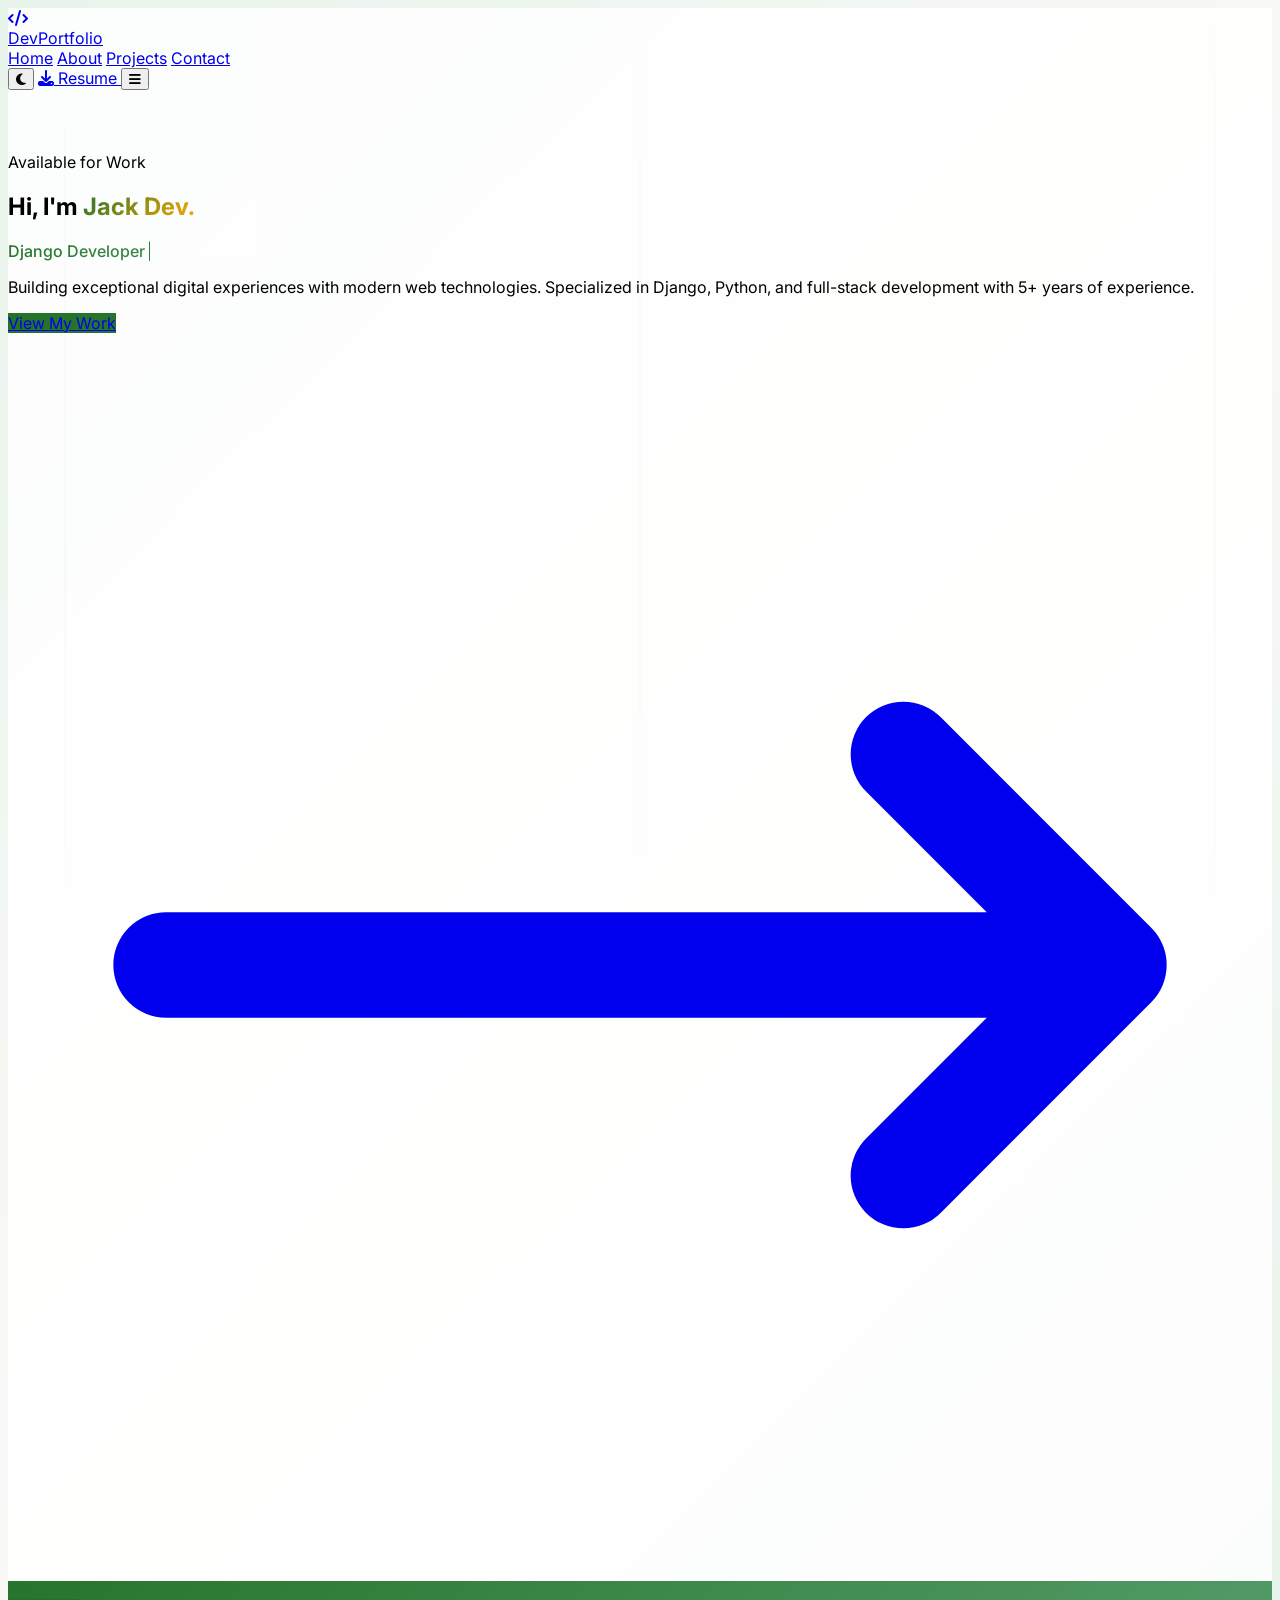
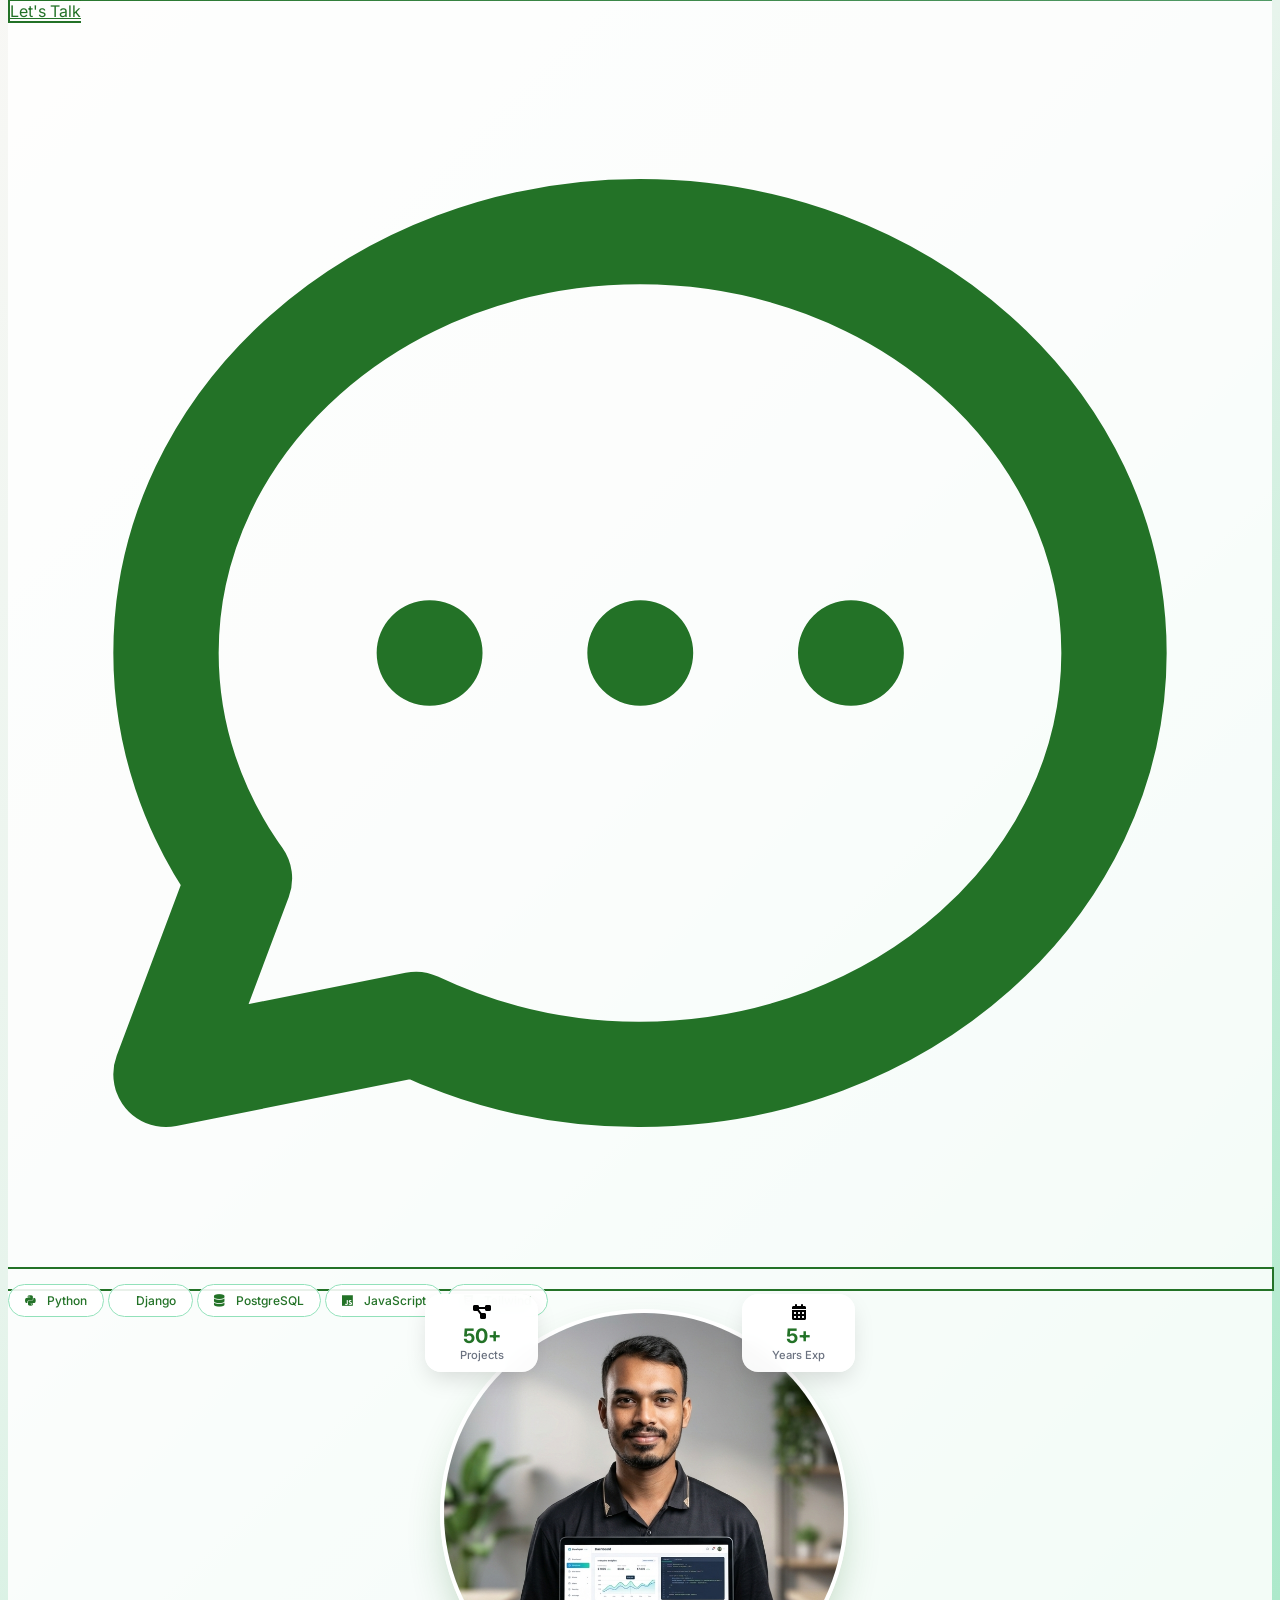
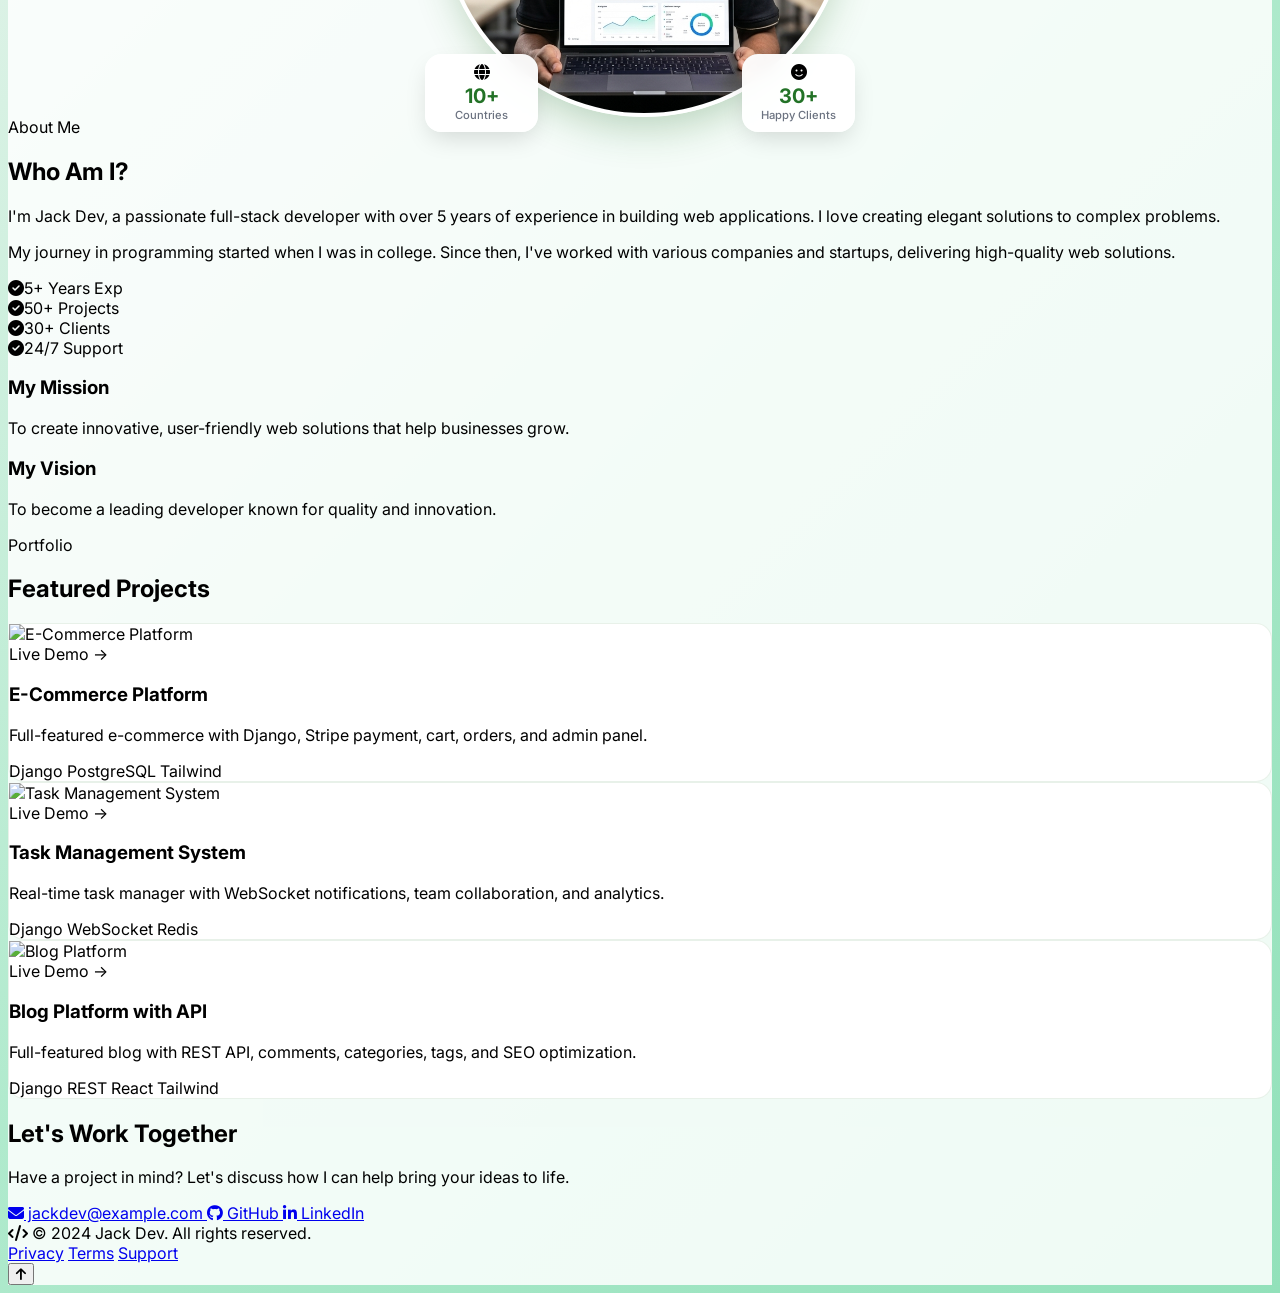
==== index.html @ 9b9f33e0 "initial portfolio setup" ====
<!DOCTYPE html>
<html lang="en">
<head>
    <meta charset="UTF-8">
    <meta name="viewport" content="width=device-width, initial-scale=1.0, viewport-fit=cover">
    <meta name="description" content="Professional Portfolio - Full-Stack Developer specializing in Django, TailwindCSS, and modern web technologies">
    <meta name="keywords" content="Django, Python, TailwindCSS, Portfolio, Web Developer">
    <meta name="author" content="Jack Dev">
    
    <title>Jack Dev | Professional Portfolio</title>
    
    <!-- Tailwind CSS -->
    <script src="https://cdn.tailwindcss.com"></script>
    <script>
        tailwind.config = {
            darkMode: 'class',
            theme: {
                extend: {
                    colors: {
                        primary: '#237227',
                        secondary: '#519A66',
                        accent: '#FFAA00',
                        highlight: '#FFD786',
                    },
                    animation: {
                        'float': 'float 3s ease-in-out infinite',
                        'pulse-slow': 'pulse 3s cubic-bezier(0.4, 0, 0.6, 1) infinite',
                    },
                    keyframes: {
                        float: {
                            '0%, 100%': { transform: 'translateY(0px)' },
                            '50%': { transform: 'translateY(-20px)' },
                        },
                    }
                }
            }
        }
    </script>
    
    <!-- Font Awesome -->
    <link rel="stylesheet" href="https://cdnjs.cloudflare.com/ajax/libs/font-awesome/6.5.1/css/all.min.css">
    
    <!-- AOS Animation -->
    <link href="https://unpkg.com/aos@2.3.1/dist/aos.css" rel="stylesheet">
    
    <!-- Custom CSS -->
    <link rel="stylesheet" href="css/style.css">

    
    <style>
        /* Mobile Menu Styles */
        .mobile-menu {
            transform: translateX(-100%);
            transition: transform 0.3s ease-in-out;
        }
        
        .mobile-menu.active {
            transform: translateX(0);
        }
        
        .menu-overlay {
            display: none;
            position: fixed;
            top: 0;
            left: 0;
            right: 0;
            bottom: 0;
            background: rgba(0, 0, 0, 0.5);
            z-index: 40;
        }
        
        .menu-overlay.active {
            display: block;
        }
        
        body.menu-open {
            overflow: hidden;
        }
        
        /* Better Touch Targets for Mobile */
        @media (max-width: 768px) {
            button, a {
                min-height: 44px;
                min-width: 44px;
            }
            
            .container {
                padding-left: 1rem;
                padding-right: 1rem;
            }
            
            .stat-badge {
                padding: 6px 8px;
                min-width: 60px;
            }
            
            .stat-number {
                font-size: 0.9rem;
            }
            
            .stat-label {
                font-size: 0.55rem;
            }
        }
    </style>
</head>
<body>
    <!-- Menu Overlay -->
    <div class="menu-overlay" id="menuOverlay"></div>
    
    <!-- Decorative Lines -->
    <div class="middle-line"></div>
    
    <!-- Main Content -->
    <div class="main-wrapper min-h-screen">
        
        <!-- Navigation with Hamburger Menu -->
        <nav class="fixed w-full z-50 bg-white/95 dark:bg-gray-900/95 backdrop-blur-md shadow-lg">
            <div class="container mx-auto px-4 sm:px-6 lg:px-8">
                <div class="flex justify-between items-center h-16 md:h-20">
                    <!-- Logo -->
                    <a href="index.html" class="flex items-center space-x-2 group">
                        <div class="w-10 h-10 bg-gradient-to-br from-[#237227] to-[#519A66] rounded-xl flex items-center justify-center shadow-lg transition-all duration-300 group-hover:scale-105">
                            <i class="fas fa-code text-[#FFD786] text-xl"></i>
                        </div>
                        <span class="text-xl font-bold bg-gradient-to-r from-[#237227] to-[#FFAA00] bg-clip-text text-transparent">DevPortfolio</span>
                    </a>
                    
                    <!-- Desktop Navigation Links -->
                    <div class="hidden md:flex items-center space-x-8">
                        <a href="index.html" class="text-gray-700 dark:text-gray-300 hover:text-[#237227] transition font-medium">Home</a>
                        <a href="about.html" class="text-gray-700 dark:text-gray-300 hover:text-[#237227] transition font-medium">About</a>
                        <a href="projects.html" class="text-gray-700 dark:text-gray-300 hover:text-[#237227] transition font-medium">Projects</a>
                        <a href="contacts.html" class="text-gray-700 dark:text-gray-300 hover:text-[#237227] transition font-medium">Contact</a>
                    </div>
                    
                    <!-- Right Side Buttons -->
                    <div class="flex items-center space-x-3">
                        <!-- Dark Mode Toggle -->
                        <button id="themeToggle" class="w-10 h-10 rounded-full bg-gray-100 dark:bg-gray-800 flex items-center justify-center hover:scale-110 transition shadow-md">
                            <i id="themeIcon" class="fas fa-moon text-gray-700 dark:text-gray-300 text-lg"></i>
                        </button>
                        
                        <!-- Desktop Resume Button -->
                        <a href="resume.pdf" download="Jack_Dev_Resume.pdf" 
                           class="hidden md:flex items-center gap-2 bg-gradient-to-r from-[#237227] to-[#519A66] hover:from-[#1a5a1e] hover:to-[#3d7a4f] text-white px-5 py-2 rounded-full text-sm font-semibold transition-all duration-300 transform hover:scale-105 shadow-md hover:shadow-lg">
                            <i class="fas fa-download text-sm"></i>
                            <span>Resume</span>
                        </a>
                        
                        <!-- Hamburger Menu Button (Mobile) -->
                        <button id="hamburgerBtn" class="md:hidden w-10 h-10 rounded-full bg-gray-100 dark:bg-gray-800 flex items-center justify-center hover:scale-110 transition shadow-md">
                            <i id="hamburgerIcon" class="fas fa-bars text-gray-700 dark:text-gray-300 text-lg"></i>
                        </button>
                    </div>
                </div>
            </div>
        </nav>
        
        <!-- Mobile Menu Sidebar -->
        <div id="mobileMenu" class="mobile-menu fixed top-0 left-0 w-64 h-full bg-white dark:bg-gray-900 shadow-2xl z-50 pt-20 px-6">
            <!-- Close Button -->
            <button id="closeMenuBtn" class="absolute top-4 right-4 w-10 h-10 rounded-full bg-gray-100 dark:bg-gray-800 flex items-center justify-center">
                <i class="fas fa-times text-gray-700 dark:text-gray-300 text-lg"></i>
            </button>
            
            <!-- Mobile Navigation Links -->
            <div class="flex flex-col space-y-4">
                <a href="index.html" class="text-gray-700 dark:text-gray-300 hover:text-[#237227] transition font-medium py-2 border-b border-gray-200 dark:border-gray-700">Home</a>
                <a href="about.html" class="text-gray-700 dark:text-gray-300 hover:text-[#237227] transition font-medium py-2 border-b border-gray-200 dark:border-gray-700">About</a>
                <a href="projects.html" class="text-gray-700 dark:text-gray-300 hover:text-[#237227] transition font-medium py-2 border-b border-gray-200 dark:border-gray-700">Projects</a>
                <a href="contacts.html" class="text-gray-700 dark:text-gray-300 hover:text-[#237227] transition font-medium py-2 border-b border-gray-200 dark:border-gray-700">Contact</a>
                
                <!-- Mobile Resume Button -->
                <a href="resume.pdf" download="Jack_Dev_Resume.pdf" 
                   class="flex items-center justify-center gap-2 bg-gradient-to-r from-[#237227] to-[#519A66] text-white px-5 py-3 rounded-full text-sm font-semibold transition-all duration-300 transform hover:scale-105 shadow-md mt-4">
                    <i class="fas fa-download text-sm"></i>
                    <span>Download Resume</span>
                </a>
            </div>
            
            <!-- Social Links -->
            <div class="absolute bottom-8 left-0 right-0 px-6">
                <div class="flex justify-center space-x-4">
                    <a href="#" class="w-10 h-10 bg-gray-100 dark:bg-gray-800 rounded-full flex items-center justify-center hover:bg-[#237227] transition">
                        <i class="fab fa-github text-gray-700 dark:text-gray-300"></i>
                    </a>
                    <a href="#" class="w-10 h-10 bg-gray-100 dark:bg-gray-800 rounded-full flex items-center justify-center hover:bg-[#237227] transition">
                        <i class="fab fa-linkedin-in text-gray-700 dark:text-gray-300"></i>
                    </a>
                    <a href="#" class="w-10 h-10 bg-gray-100 dark:bg-gray-800 rounded-full flex items-center justify-center hover:bg-[#237227] transition">
                        <i class="fab fa-twitter text-gray-700 dark:text-gray-300"></i>
                    </a>
                </div>
            </div>
        </div>
        
        <!-- Hero Section - Mobile Optimized -->
        <section id="home" class="min-h-screen flex items-center justify-center px-4 pt-20 pb-10">
            <div class="container mx-auto max-w-6xl">
                <div class="flex flex-col lg:flex-row items-center gap-8 lg:gap-16">
                    
                    <!-- Left Side -->
                    <div class="flex-1 text-center lg:text-left order-2 lg:order-1" data-aos="fade-right">
                        <div class="inline-flex items-center px-3 py-1 rounded-full bg-white/80 backdrop-blur-sm border border-[#92e1ba] shadow-sm mb-4">
                            <span class="w-1.5 h-1.5 bg-[#237227] rounded-full mr-1.5 animate-pulse"></span>
                            <span class="text-[11px] font-semibold text-[#237227] dark:text-[#92e1ba]">Available for Work</span>
                        </div>
                        
                        <h1 class="text-3xl sm:text-4xl md:text-5xl lg:text-7xl font-bold mb-4 mt-2">
                            <span class="block text-gray-800 dark:text-white">Hi, I'm</span>
                            <span class="gradient-text">Jack Dev.</span>
                        </h1>
                        
                        <div class="text-lg sm:text-xl md:text-2xl lg:text-3xl mb-3 h-10 sm:h-12 md:h-16">
                            <span class="typing-text text-gray-700 dark:text-gray-300 font-medium"></span>
                        </div>
                        
                        <p class="text-sm sm:text-base lg:text-lg text-gray-600 dark:text-gray-300 max-w-lg mx-auto lg:mx-0 mb-6 leading-relaxed px-2 sm:px-0">
                            Building exceptional digital experiences with modern web technologies. 
                            Specialized in Django, Python, and full-stack development with 5+ years of experience.
                        </p>
                        
                        <div class="flex flex-col sm:flex-row gap-3 justify-center lg:justify-start mb-6">
                            <a href="#projects" class="btn-premium px-6 sm:px-8 py-2.5 sm:py-3 rounded-full text-white font-semibold inline-flex items-center justify-center group text-sm sm:text-base">
                                View My Work
                                <svg class="w-4 h-4 sm:w-5 sm:h-5 ml-2 group-hover:translate-x-1 transition" fill="none" stroke="currentColor" viewBox="0 0 24 24">
                                    <path stroke-linecap="round" stroke-linejoin="round" stroke-width="2" d="M17 8l4 4m0 0l-4 4m4-4H3"></path>
                                </svg>
                            </a>
                            <a href="#contact" class="btn-outline-premium px-6 sm:px-8 py-2.5 sm:py-3 rounded-full font-semibold inline-flex items-center justify-center text-sm sm:text-base">
                                Let's Talk
                                <svg class="w-4 h-4 sm:w-5 sm:h-5 ml-2" fill="none" stroke="currentColor" viewBox="0 0 24 24">
                                    <path stroke-linecap="round" stroke-linejoin="round" stroke-width="2" d="M8 12h.01M12 12h.01M16 12h.01M21 12c0 4.418-4.03 8-9 8a9.863 9.863 0 01-4.255-.949L3 20l1.395-3.72C3.512 15.042 3 13.574 3 12c0-4.418 4.03-8 9-8s9 3.582 9 8z"></path>
                                </svg>
                            </a>
                        </div>
                        
                        <div class="flex flex-wrap gap-2 justify-center lg:justify-start">
                            <span class="tech-tag-premium text-xs sm:text-sm"><i class="fab fa-python"></i> Python</span>
                            <span class="tech-tag-premium text-xs sm:text-sm"><i class="fab fa-django"></i> Django</span>
                            <span class="tech-tag-premium text-xs sm:text-sm"><i class="fas fa-database"></i> PostgreSQL</span>
                            <span class="tech-tag-premium text-xs sm:text-sm"><i class="fab fa-js"></i> JavaScript</span>
                            <span class="tech-tag-premium text-xs sm:text-sm"><i class="fab fa-css3-alt"></i> Tailwind</span>
                        </div>
                    </div>
                    
                    <!-- Right Side - Profile Image with Badges -->
                    <div class="flex-1 flex justify-center order-1 lg:order-2 mb-8 lg:mb-0" data-aos="fade-left">
                        <div class="profile-container w-64 h-64 sm:w-80 sm:h-80 md:w-96 md:h-96">
                            <div class="absolute inset-0 bg-gradient-to-br from-[#237227] to-[#FFAA00] rounded-full opacity-20 blur-2xl animate-pulse"></div>
                            
                            <div class="profile-image-wrapper-no-hover">
                                <img src="images/logo_04.png" alt="Jack Dev" class="profile-image-simple" onerror="this.src='https://via.placeholder.com/400x400/237227/white?text=Jack+Dev'">
                            </div>
                            
                            <!-- Badges -->
                            <div class="stat-badge stat-badge-top-right">
                                <div class="text-center">
                                    <i class="fas fa-calendar-alt text-[#237227] dark:text-[#92e1ba] text-xs sm:text-sm mb-1 block"></i>
                                    <div class="stat-number text-sm sm:text-base">5+</div>
                                    <div class="stat-label text-[10px] sm:text-xs">Years Exp</div>
                                </div>
                            </div>
                            
                            <div class="stat-badge stat-badge-top-left">
                                <div class="text-center">
                                    <i class="fas fa-project-diagram text-[#237227] dark:text-[#92e1ba] text-xs sm:text-sm mb-1 block"></i>
                                    <div class="stat-number text-sm sm:text-base">50+</div>
                                    <div class="stat-label text-[10px] sm:text-xs">Projects</div>
                                </div>
                            </div>
                            
                            <div class="stat-badge stat-badge-bottom-right">
                                <div class="text-center">
                                    <i class="fas fa-smile text-[#237227] dark:text-[#92e1ba] text-xs sm:text-sm mb-1 block"></i>
                                    <div class="stat-number text-sm sm:text-base">30+</div>
                                    <div class="stat-label text-[10px] sm:text-xs">Happy Clients</div>
                                </div>
                            </div>
                            
                            <div class="stat-badge stat-badge-bottom-left">
                                <div class="text-center">
                                    <i class="fas fa-globe text-[#237227] dark:text-[#92e1ba] text-xs sm:text-sm mb-1 block"></i>
                                    <div class="stat-number text-sm sm:text-base">10+</div>
                                    <div class="stat-label text-[10px] sm:text-xs">Countries</div>
                                </div>
                            </div>
                        </div>
                    </div>
                </div>
            </div>
        </section>
        
        <!-- About Section - Mobile Optimized -->
        <section id="about" class="py-12 sm:py-20 px-4">
            <div class="container mx-auto max-w-6xl">
                <div class="text-center mb-8 sm:mb-12" data-aos="fade-up">
                    <span class="inline-block px-4 py-1 rounded-full bg-[#237227]/10 text-[#237227] text-xs sm:text-sm font-semibold mb-3">About Me</span>
                    <h2 class="text-2xl sm:text-3xl md:text-4xl font-bold text-gray-800 dark:text-white mb-3">Who Am I?</h2>
                    <div class="w-16 sm:w-20 h-1 bg-gradient-to-r from-[#237227] to-[#FFAA00] mx-auto"></div>
                </div>
                
                <div class="flex flex-col lg:flex-row items-center gap-8 lg:gap-12">
                    <div class="flex-1" data-aos="fade-right">
                        <p class="text-sm sm:text-base text-gray-600 dark:text-gray-300 mb-3 leading-relaxed">
                            I'm <span class="font-semibold text-[#237227]">Jack Dev</span>, a passionate full-stack developer with over 5 years of experience 
                            in building web applications. I love creating elegant solutions to complex problems.
                        </p>
                        <p class="text-sm sm:text-base text-gray-600 dark:text-gray-300 mb-5 leading-relaxed">
                            My journey in programming started when I was in college. Since then, I've worked with 
                            various companies and startups, delivering high-quality web solutions.
                        </p>
                        <div class="grid grid-cols-2 gap-3">
                            <div class="flex items-center text-xs sm:text-sm"><i class="fas fa-check-circle text-[#237227] mr-2"></i><span class="text-gray-700 dark:text-gray-300">5+ Years Exp</span></div>
                            <div class="flex items-center text-xs sm:text-sm"><i class="fas fa-check-circle text-[#237227] mr-2"></i><span class="text-gray-700 dark:text-gray-300">50+ Projects</span></div>
                            <div class="flex items-center text-xs sm:text-sm"><i class="fas fa-check-circle text-[#237227] mr-2"></i><span class="text-gray-700 dark:text-gray-300">30+ Clients</span></div>
                            <div class="flex items-center text-xs sm:text-sm"><i class="fas fa-check-circle text-[#237227] mr-2"></i><span class="text-gray-700 dark:text-gray-300">24/7 Support</span></div>
                        </div>
                    </div>
                    <div class="flex-1" data-aos="fade-left">
                        <div class="bg-white dark:bg-gray-800 rounded-2xl shadow-xl p-5 sm:p-6">
                            <h3 class="text-lg sm:text-xl font-bold text-gray-800 dark:text-white mb-3">My Mission</h3>
                            <p class="text-sm sm:text-base text-gray-600 dark:text-gray-300 mb-3">To create innovative, user-friendly web solutions that help businesses grow.</p>
                            <h3 class="text-lg sm:text-xl font-bold text-gray-800 dark:text-white mb-3 mt-5">My Vision</h3>
                            <p class="text-sm sm:text-base text-gray-600 dark:text-gray-300">To become a leading developer known for quality and innovation.</p>
                        </div>
                    </div>
                </div>
            </div>
        </section>
        
        <!-- Projects Section - Mobile Optimized -->
        <section id="projects" class="py-12 sm:py-20 px-4">
            <div class="container mx-auto max-w-6xl">
                <div class="text-center mb-8 sm:mb-12" data-aos="fade-up">
                    <span class="inline-block px-4 py-1 rounded-full bg-[#237227]/10 text-[#237227] text-xs sm:text-sm font-semibold mb-3">Portfolio</span>
                    <h2 class="text-2xl sm:text-3xl md:text-4xl font-bold text-gray-800 dark:text-white mb-3">Featured Projects</h2>
                    <div class="w-16 sm:w-20 h-1 bg-gradient-to-r from-[#237227] to-[#FFAA00] mx-auto"></div>
                </div>
                
                <div class="grid grid-cols-1 sm:grid-cols-2 lg:grid-cols-3 gap-6 sm:gap-8">
                    <!-- Project cards remain same but mobile optimized -->
                    <div class="premium-card overflow-hidden group project-card" data-aos="fade-up">
                        <div class="relative overflow-hidden h-48 sm:h-56">
                            <img src="https://images.unsplash.com/photo-1556742049-0cfed4f6a45d?w=500&h=350&fit=crop" alt="E-Commerce Platform" class="project-image w-full h-full object-cover transition duration-500 group-hover:scale-110">
                            <div class="absolute inset-0 bg-gradient-to-t from-black/60 to-transparent opacity-0 group-hover:opacity-100 transition duration-300 flex items-end p-4">
                                <span class="text-white text-xs font-semibold bg-white/20 backdrop-blur px-2 py-1 rounded">Live Demo →</span>
                            </div>
                        </div>
                        <div class="p-4 sm:p-5">
                            <h3 class="text-lg sm:text-xl font-bold text-gray-800 dark:text-white mb-2">E-Commerce Platform</h3>
                            <p class="text-xs sm:text-sm text-gray-600 dark:text-gray-400 mb-3">Full-featured e-commerce with Django, Stripe payment, cart, orders, and admin panel.</p>
                            <div class="flex flex-wrap gap-2">
                                <span class="text-[10px] sm:text-xs bg-[#92e1ba]/20 text-[#237227] dark:text-[#92e1ba] px-2 py-1 rounded">Django</span>
                                <span class="text-[10px] sm:text-xs bg-[#92e1ba]/20 text-[#237227] dark:text-[#92e1ba] px-2 py-1 rounded">PostgreSQL</span>
                                <span class="text-[10px] sm:text-xs bg-[#92e1ba]/20 text-[#237227] dark:text-[#92e1ba] px-2 py-1 rounded">Tailwind</span>
                            </div>
                        </div>
                    </div>
                    
                    <!-- Project 2 -->
                    <div class="premium-card overflow-hidden group project-card" data-aos="fade-up" data-aos-delay="100">
                        <div class="relative overflow-hidden h-48 sm:h-56">
                            <img src="https://images.unsplash.com/photo-1557804506-669a67965ba0?w=500&h=350&fit=crop" alt="Task Management System" class="project-image w-full h-full object-cover transition duration-500 group-hover:scale-110">
                            <div class="absolute inset-0 bg-gradient-to-t from-black/60 to-transparent opacity-0 group-hover:opacity-100 transition duration-300 flex items-end p-4">
                                <span class="text-white text-xs font-semibold bg-white/20 backdrop-blur px-2 py-1 rounded">Live Demo →</span>
                            </div>
                        </div>
                        <div class="p-4 sm:p-5">
                            <h3 class="text-lg sm:text-xl font-bold text-gray-800 dark:text-white mb-2">Task Management System</h3>
                            <p class="text-xs sm:text-sm text-gray-600 dark:text-gray-400 mb-3">Real-time task manager with WebSocket notifications, team collaboration, and analytics.</p>
                            <div class="flex flex-wrap gap-2">
                                <span class="text-[10px] sm:text-xs bg-[#92e1ba]/20 text-[#237227] dark:text-[#92e1ba] px-2 py-1 rounded">Django</span>
                                <span class="text-[10px] sm:text-xs bg-[#92e1ba]/20 text-[#237227] dark:text-[#92e1ba] px-2 py-1 rounded">WebSocket</span>
                                <span class="text-[10px] sm:text-xs bg-[#92e1ba]/20 text-[#237227] dark:text-[#92e1ba] px-2 py-1 rounded">Redis</span>
                            </div>
                        </div>
                    </div>
                    
                    <!-- Project 3 -->
                    <div class="premium-card overflow-hidden group project-card" data-aos="fade-up" data-aos-delay="200">
                        <div class="relative overflow-hidden h-48 sm:h-56">
                            <img src="https://images.unsplash.com/photo-1499750310107-5fef28a66643?w=500&h=350&fit=crop" alt="Blog Platform" class="project-image w-full h-full object-cover transition duration-500 group-hover:scale-110">
                            <div class="absolute inset-0 bg-gradient-to-t from-black/60 to-transparent opacity-0 group-hover:opacity-100 transition duration-300 flex items-end p-4">
                                <span class="text-white text-xs font-semibold bg-white/20 backdrop-blur px-2 py-1 rounded">Live Demo →</span>
                            </div>
                        </div>
                        <div class="p-4 sm:p-5">
                            <h3 class="text-lg sm:text-xl font-bold text-gray-800 dark:text-white mb-2">Blog Platform with API</h3>
                            <p class="text-xs sm:text-sm text-gray-600 dark:text-gray-400 mb-3">Full-featured blog with REST API, comments, categories, tags, and SEO optimization.</p>
                            <div class="flex flex-wrap gap-2">
                                <span class="text-[10px] sm:text-xs bg-[#92e1ba]/20 text-[#237227] dark:text-[#92e1ba] px-2 py-1 rounded">Django REST</span>
                                <span class="text-[10px] sm:text-xs bg-[#92e1ba]/20 text-[#237227] dark:text-[#92e1ba] px-2 py-1 rounded">React</span>
                                <span class="text-[10px] sm:text-xs bg-[#92e1ba]/20 text-[#237227] dark:text-[#92e1ba] px-2 py-1 rounded">Tailwind</span>
                            </div>
                        </div>
                    </div>
                </div>
            </div>
        </section>
        
        <!-- Contact Section - Mobile Optimized -->
        <section id="contact" class="py-12 sm:py-20 px-4 bg-gradient-to-r from-[#237227] to-[#519A66]">
            <div class="container mx-auto max-w-4xl text-center">
                <h2 class="text-2xl sm:text-3xl md:text-4xl font-bold text-white mb-3">Let's Work Together</h2>
                <p class="text-white/90 mb-6 sm:mb-8 max-w-2xl mx-auto text-sm sm:text-base px-4">Have a project in mind? Let's discuss how I can help bring your ideas to life.</p>
                <div class="flex flex-wrap justify-center gap-3 sm:gap-4 mb-6 sm:mb-8">
                    <a href="mailto:jackdev@example.com" class="bg-white text-[#237227] px-4 sm:px-6 py-2.5 sm:py-3 rounded-full font-semibold hover:shadow-lg transition flex items-center gap-2 text-sm sm:text-base">
                        <i class="fas fa-envelope"></i> jackdev@example.com
                    </a>
                    <a href="#" target="_blank" class="border-2 border-white text-white px-4 sm:px-6 py-2.5 sm:py-3 rounded-full font-semibold hover:bg-white hover:text-[#237227] transition flex items-center gap-2 text-sm sm:text-base">
                        <i class="fab fa-github"></i> GitHub
                    </a>
                    <a href="#" target="_blank" class="border-2 border-white text-white px-4 sm:px-6 py-2.5 sm:py-3 rounded-full font-semibold hover:bg-white hover:text-[#237227] transition flex items-center gap-2 text-sm sm:text-base">
                        <i class="fab fa-linkedin-in"></i> LinkedIn
                    </a>
                </div>
            </div>
        </section>
        
        <!-- Footer remains same but ensure mobile padding -->
        <footer class="relative overflow-hidden bg-white dark:bg-gray-900">
            <!-- Footer content same as before but with mobile optimizations -->
            <div class="container mx-auto px-4 py-6 sm:py-8 relative z-10">
                <!-- Footer content here -->
                <div class="border-t border-[#92e1ba]/40 pt-4 mt-4">
                    <div class="flex flex-col lg:flex-row justify-between items-center gap-3">
                        <div class="text-[10px] sm:text-[11px] text-gray-600 dark:text-gray-400 text-center lg:text-left">
                            <i class="fas fa-code mr-1 text-[#237227] text-[10px]"></i>
                            © 2024 Jack Dev. All rights reserved.
                        </div>
                        
                        <div class="flex space-x-4 sm:space-x-5 text-[10px] sm:text-[11px]">
                            <a href="#" class="text-gray-600 dark:text-gray-400 hover:text-[#237227] transition">Privacy</a>
                            <a href="#" class="text-gray-600 dark:text-gray-400 hover:text-[#237227] transition">Terms</a>
                            <a href="#" class="text-gray-600 dark:text-gray-400 hover:text-[#237227] transition">Support</a>
                        </div>
                    </div>
                </div>
                
                <button id="scrollToTop" class="fixed bottom-4 sm:bottom-6 right-4 sm:right-6 bg-gradient-to-r from-[#237227] to-[#519A66] text-white w-8 h-8 sm:w-9 sm:h-9 rounded-full shadow-md hover:shadow-lg transition-all duration-300 transform hover:scale-110 hidden items-center justify-center z-50 group">
                    <i class="fas fa-arrow-up text-xs sm:text-sm group-hover:-translate-y-0.5 transition"></i>
                </button>
            </div>
        </footer>
    </div>
    
    <!-- Scripts -->
    <script src="https://unpkg.com/aos@2.3.1/dist/aos.js"></script>
    <script src="js/main.js"></script>
    
    <!-- Hamburger Menu JavaScript -->
    <script>
        // Mobile Menu Functionality
        const hamburgerBtn = document.getElementById('hamburgerBtn');
        const mobileMenu = document.getElementById('mobileMenu');
        const closeMenuBtn = document.getElementById('closeMenuBtn');
        const menuOverlay = document.getElementById('menuOverlay');
        const hamburgerIcon = document.getElementById('hamburgerIcon');
        
        function openMenu() {
            mobileMenu.classList.add('active');
            menuOverlay.classList.add('active');
            document.body.classList.add('menu-open');
            hamburgerIcon.classList.remove('fa-bars');
            hamburgerIcon.classList.add('fa-times');
        }
        
        function closeMenu() {
            mobileMenu.classList.remove('active');
            menuOverlay.classList.remove('active');
            document.body.classList.remove('menu-open');
            hamburgerIcon.classList.remove('fa-times');
            hamburgerIcon.classList.add('fa-bars');
        }
        
        hamburgerBtn.addEventListener('click', () => {
            if (mobileMenu.classList.contains('active')) {
                closeMenu();
            } else {
                openMenu();
            }
        });
        
        closeMenuBtn.addEventListener('click', closeMenu);
        menuOverlay.addEventListener('click', closeMenu);
        
        // Close menu when clicking on a link
        document.querySelectorAll('#mobileMenu a').forEach(link => {
            link.addEventListener('click', closeMenu);
        });
    </script>
    
</body>
</html>
---- css/style.css ----
/* Google Fonts & Base Styles */
@import url('https://fonts.googleapis.com/css2?family=Inter:ital,wght@0,100..900;1,100..900&family=Space+Grotesk:wght@300;400;500;600;700&display=swap');

* {
    font-family: 'Inter', sans-serif;
}

/* ============================================
   BASE & BODY STYLES
   ============================================ */
body {
    background: linear-gradient(135deg, #e7f4ec 0%, #faf8f6 25%, #e7f4ec 50%, #b0eacd 75%, #92e1ba 100%);
    position: relative;
    min-height: 100vh;
    overflow-x: hidden;
}

.dark body {
    background: linear-gradient(135deg, #0f0f1a 0%, #1a1a2e 50%, #16213e 100%);
}

/* Decorative Lines */
body::before,
body::after {
    content: '';
    position: fixed;
    top: 0;
    width: 2px;
    height: 100%;
    background: linear-gradient(180deg, transparent, #92e1ba, #92e1ba, transparent);
    opacity: 0.6;
    z-index: 1;
}

body::before { left: 5%; }
body::after { right: 5%; }

.middle-line {
    position: fixed;
    left: 50%;
    top: 0;
    width: 2px;
    height: 100%;
    background: linear-gradient(180deg, transparent, #92e1ba, #92e1ba, #92e1ba, transparent);
    opacity: 0.4;
    transform: translateX(-50%);
    z-index: 1;
    pointer-events: none;
}

/* Main Content Wrapper */
.main-wrapper {
    position: relative;
    z-index: 2;
    background: rgba(255, 255, 255, 0.85);
    min-height: 100vh;
}

.dark .main-wrapper {
    background: rgba(17, 24, 39, 0.88);
}

/* ============================================
   CARD & COMPONENT STYLES
   ============================================ */
.premium-card {
    background: rgba(255, 255, 255, 0.95);
    border-radius: 1rem;
    transition: all 0.4s ease;
    border: 1px solid rgba(35, 114, 39, 0.1);
}

.premium-card:hover {
    transform: translateY(-5px);
    box-shadow: 0 20px 40px -12px rgba(35, 114, 39, 0.15);
    border-color: rgba(35, 114, 39, 0.2);
}

.dark .premium-card {
    background: rgba(31, 41, 55, 0.95);
}

/* Tech Tag */
.tech-tag-premium {
    padding: 0.5rem 1rem;
    background: rgba(255, 255, 255, 0.9);
    border-radius: 9999px;
    font-size: 0.75rem;
    font-weight: 500;
    border: 1px solid #92e1ba;
    transition: all 0.3s ease;
    color: #237227;
}

.tech-tag-premium i { margin-right: 0.5rem; }

.tech-tag-premium:hover {
    background: #237227;
    color: white;
    transform: translateY(-2px);
    border-color: #237227;
}

.dark .tech-tag-premium {
    background: rgba(31, 41, 55, 0.9);
    color: #92e1ba;
    border-color: #237227;
}

.dark .tech-tag-premium:hover {
    background: #237227;
    color: white;
}

/* Button Styles */
.btn-premium {
    background: linear-gradient(135deg, #237227, #519A66);
    transition: all 0.3s ease;
}

.btn-premium:hover {
    transform: translateY(-2px);
    box-shadow: 0 10px 20px -5px rgba(35, 114, 39, 0.4);
}

.btn-outline-premium {
    border: 2px solid #237227;
    color: #237227;
    transition: all 0.3s ease;
}

.btn-outline-premium:hover {
    background: #237227;
    color: white;
    transform: translateY(-2px);
}

.dark .btn-outline-premium {
    border-color: #92e1ba;
    color: #92e1ba;
}

.dark .btn-outline-premium:hover {
    background: #92e1ba;
    color: #1a1a2e;
}

/* ============================================
   PROFILE IMAGE & BADGES
   ============================================ */
.profile-container {
    position: relative;
    width: 100%;
    max-width: 400px;
    margin: 0 auto;
}

.profile-image-wrapper-no-hover {
    position: relative;
    width: 100%;
    padding-bottom: 100%;
    border-radius: 50%;
    overflow: hidden;
    border: 4px solid white;
    box-shadow: 0 20px 40px -10px rgba(35, 114, 39, 0.3);
    transition: all 0.3s ease;
}

.profile-image-simple {
    position: absolute;
    top: 0;
    left: 0;
    width: 100%;
    height: 100%;
    object-fit: cover;
}

.stat-badge {
    position: absolute;
    background: rgba(255, 255, 255, 0.95);
    border-radius: 1rem;
    padding: 10px 14px;
    box-shadow: 0 10px 25px -5px rgba(0, 0, 0, 0.15);
    text-align: center;
    min-width: 85px;
    backdrop-filter: blur(8px);
    transition: transform 0.3s ease;
    animation: float 3s ease-in-out infinite;
}

.stat-badge:hover {
    transform: scale(1.05);
}

.dark .stat-badge {
    background: rgba(31, 41, 55, 0.95);
    box-shadow: 0 10px 25px -5px rgba(0, 0, 0, 0.3);
}

.stat-badge-top-right { top: -15px; right: -15px; }
.stat-badge-top-left { top: -15px; left: -15px; animation-delay: 0.5s; }
.stat-badge-bottom-right { bottom: -15px; right: -15px; animation-delay: 1s; }
.stat-badge-bottom-left { bottom: -15px; left: -15px; animation-delay: 1.5s; }

.stat-number {
    font-size: 1.25rem;
    font-weight: 700;
    color: #237227;
    line-height: 1.2;
}

.dark .stat-number { color: #92e1ba; }

.stat-label {
    font-size: 0.7rem;
    color: #6b7280;
    font-weight: 500;
}

.dark .stat-label { color: #9ca3af; }

.stat-badge i {
    display: block;
    margin-bottom: 4px;
}

/* ============================================
   ANIMATIONS
   ============================================ */
@keyframes float {
    0%, 100% { transform: translateY(0px); }
    50% { transform: translateY(-8px); }
}

@keyframes blink {
    0%, 100% { opacity: 1; }
    50% { opacity: 0; }
}

.gradient-text {
    background: linear-gradient(135deg, #237227, #FFAA00);
    -webkit-background-clip: text;
    background-clip: text;
    color: transparent;
}

.typing-text {
    display: inline-block;
    font-weight: 500;
    background: linear-gradient(135deg, #237227, #519A66);
    -webkit-background-clip: text;
    background-clip: text;
    color: transparent;
    position: relative;
    min-width: 250px;
}

.typing-text::after {
    content: '|';
    position: relative;
    right: -2px;
    color: #237227;
    animation: blink 0.8s infinite;
    font-weight: 300;
}

/* ============================================
   SCROLLBAR (Hidden on Mobile)
   ============================================ */
::-webkit-scrollbar {
    display: none;
    width: 0;
    height: 0;
}

html, body {
    scrollbar-width: none;
    -ms-overflow-style: none;
}

@media (min-width: 769px) {
    ::-webkit-scrollbar {
        display: block;
        width: 8px;
    }
    
    ::-webkit-scrollbar-track {
        background: #e7f4ec;
        border-radius: 10px;
    }
    
    ::-webkit-scrollbar-thumb {
        background: linear-gradient(135deg, #237227, #519A66);
        border-radius: 10px;
    }
    
    html {
        scrollbar-width: thin;
    }
}

.project-image {
    transition: transform 0.5s ease;
}

.project-card:hover .project-image {
    transform: scale(1.1);
}

/* ============================================
   DARK MODE
   ============================================ */
.dark .text-gray-800 { color: #f3f4f6 !important; }
.dark .text-gray-700 { color: #e5e7eb !important; }
.dark .text-gray-600 { color: #d1d5db !important; }
.dark .bg-white\/95 { background-color: rgba(31, 41, 55, 0.95) !important; }
.dark .bg-white { background-color: #1f2937 !important; }
.dark footer { background-color: #111827 !important; }

/* ============================================
   RESPONSIVE (Matches your HTML)
   ============================================ */
@media (max-width: 768px) {
    body::before,
    body::after,
    .middle-line {
        opacity: 0.2;
    }
    
    .container {
        padding-left: 1rem;
        padding-right: 1rem;
    }
    
    .profile-container {
        max-width: 280px;
    }
    
    .stat-badge {
        padding: 6px 10px;
        min-width: 65px;
    }
    
    .stat-badge-top-right { top: -10px; right: -10px; }
    .stat-badge-top-left { top: -10px; left: -10px; }
    .stat-badge-bottom-right { bottom: -10px; right: -10px; }
    .stat-badge-bottom-left { bottom: -10px; left: -10px; }
    
    .stat-number { font-size: 1rem; }
    .stat-label { font-size: 0.6rem; }
    .stat-badge i { font-size: 0.75rem; }
    
    .gradient-text { font-size: 2rem; }
    
    .btn-premium, 
    .btn-outline-premium {
        padding: 0.6rem 1.25rem;
        font-size: 0.875rem;
    }
}

@media (max-width: 480px) {
    .profile-container {
        max-width: 240px;
    }
    
    .stat-badge {
        padding: 4px 8px;
        min-width: 55px;
    }
    
    .stat-number { font-size: 0.875rem; }
    .stat-label { font-size: 0.5rem; }
    .stat-badge i { font-size: 0.65rem; }
    
    .typing-text {
        min-width: 180px;
        font-size: 1.25rem;
    }
}
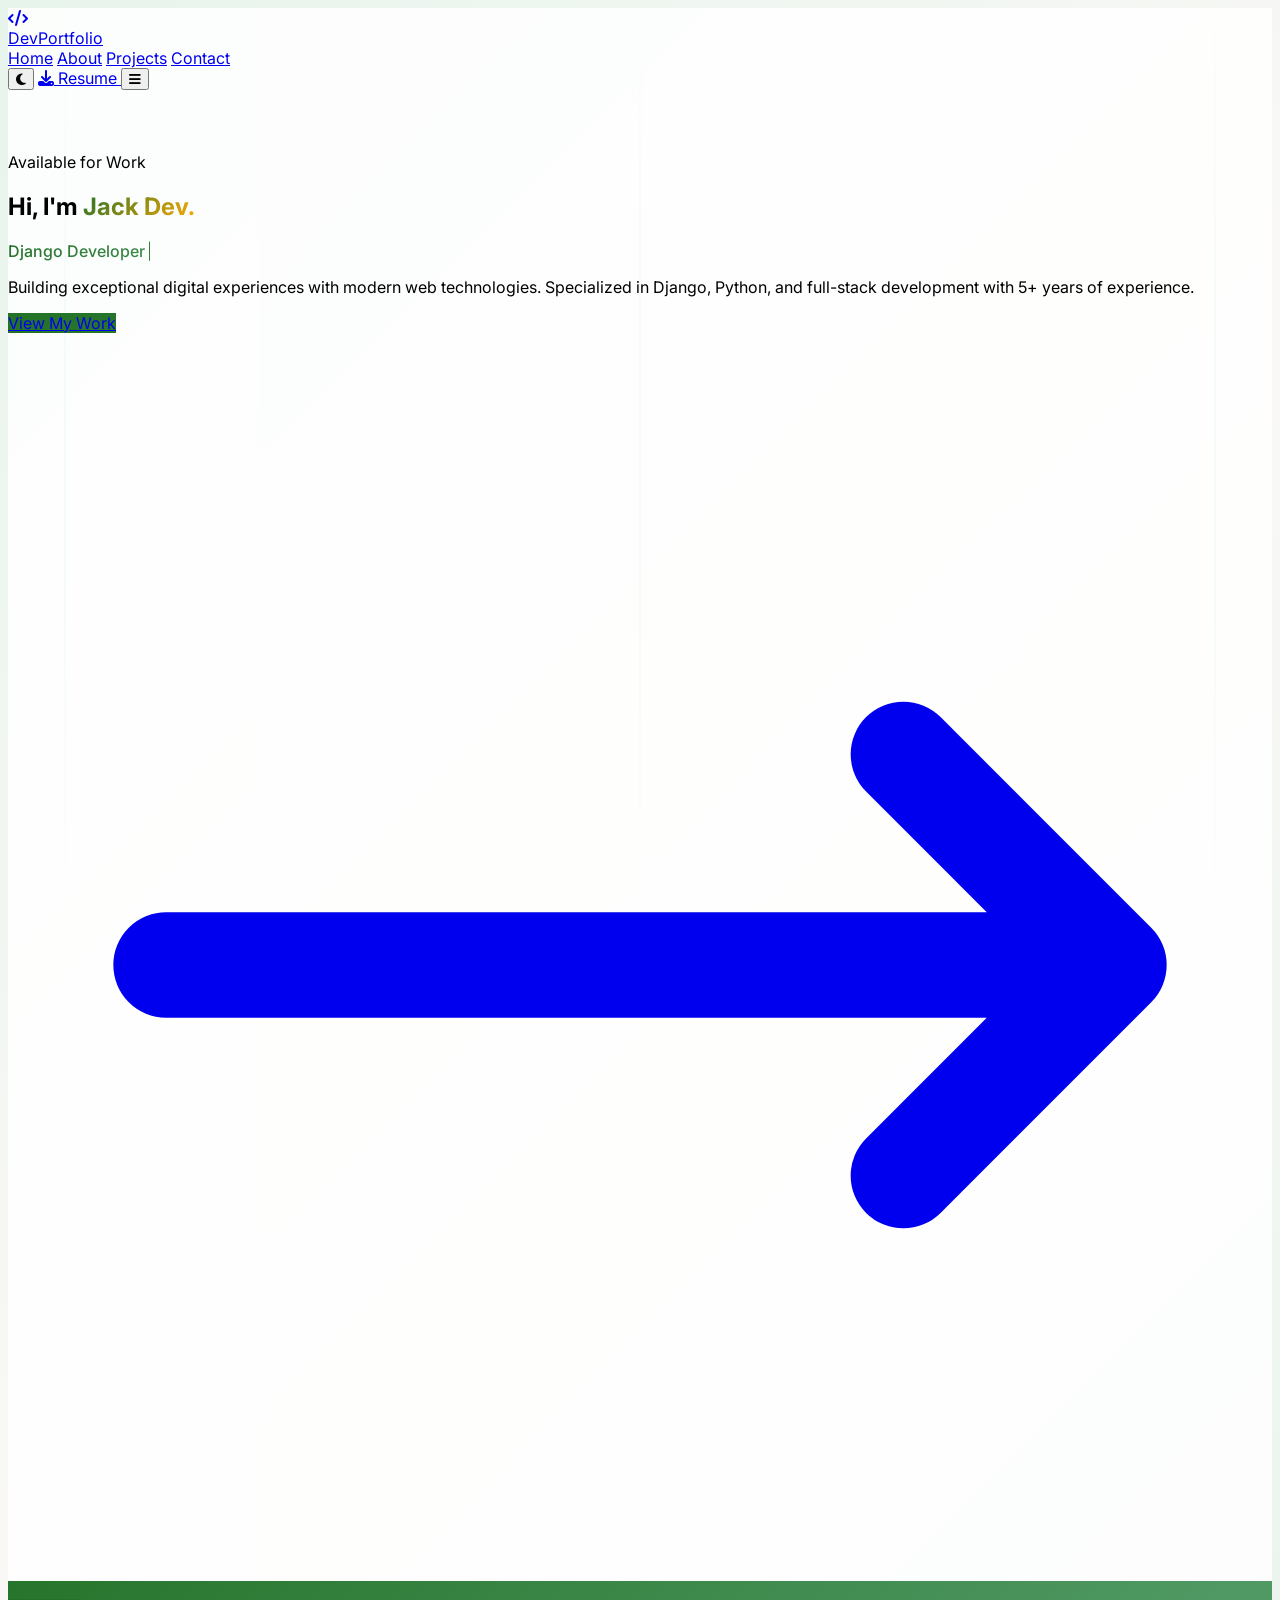
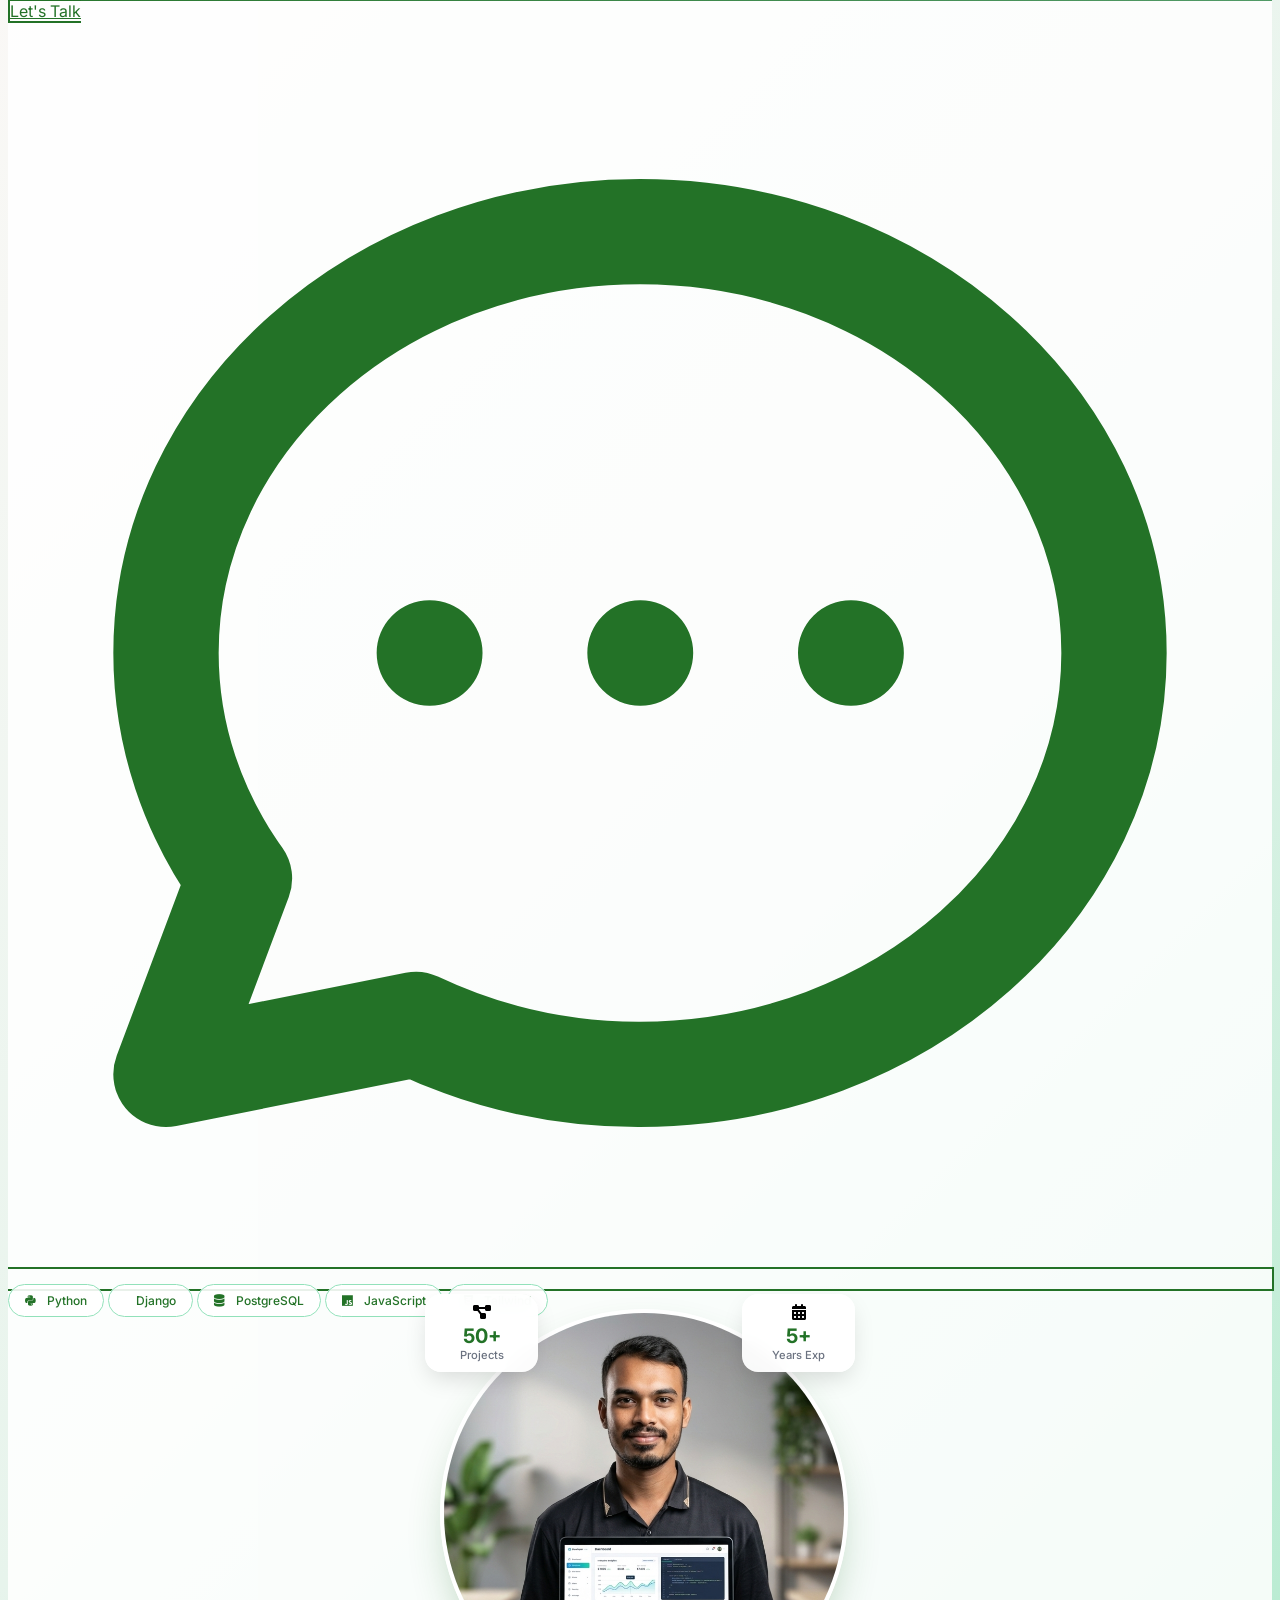
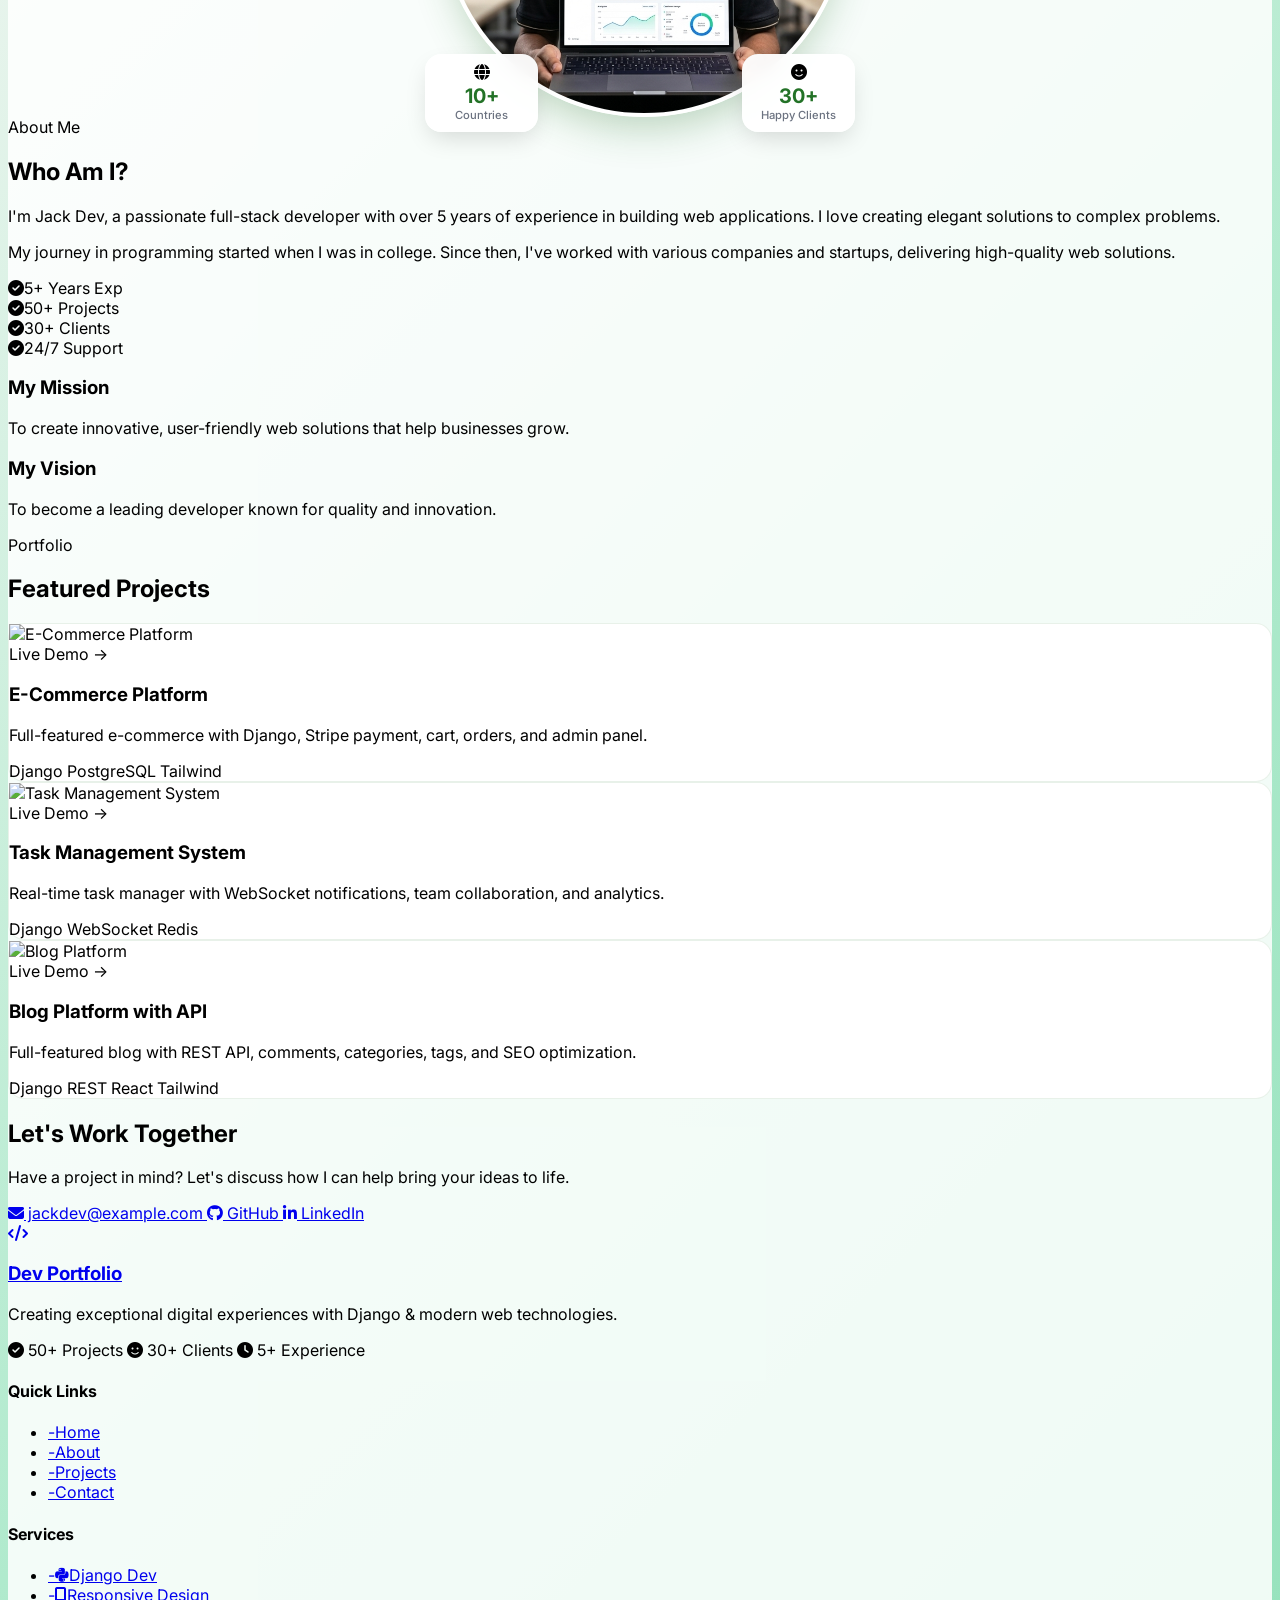
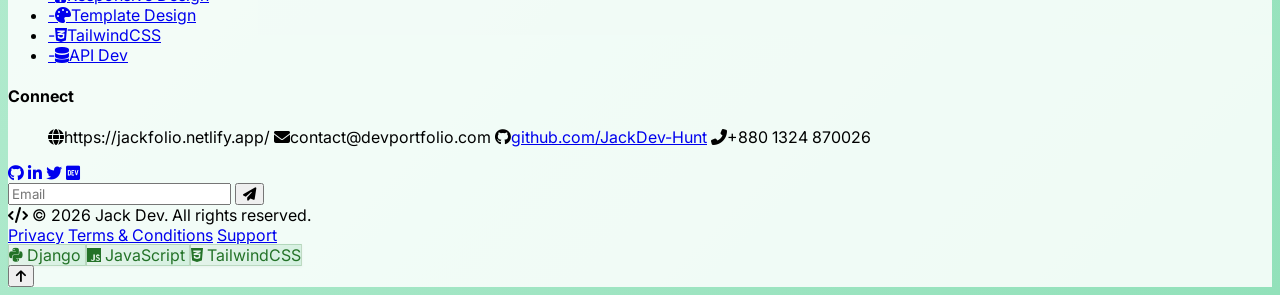
==== commit b57439d1: "added responsive footer" ====
--- a/index.html
+++ b/index.html
@@ -45,9 +45,135 @@
     
     <!-- Custom CSS -->
     <link rel="stylesheet" href="css/style.css">
-
     
     <style>
+        /* Additional Footer Styles from about.html */
+        .footer-link {
+            position: relative;
+            display: inline-flex;
+            align-items: center;
+            transition: all 0.3s ease;
+        }
+        
+        .arrow-hover {
+            transition: all 0.3s ease;
+            display: inline-block;
+        }
+        
+        .footer-link:hover .arrow-hover {
+            transform: translateX(2px);
+        }
+        
+        .footer-link::before {
+            content: '';
+            position: absolute;
+            bottom: -1px;
+            left: 0;
+            width: 0;
+            height: 1px;
+            background: linear-gradient(90deg, #237227, #FFAA00);
+            transition: width 0.3s ease;
+        }
+        
+        .footer-link:hover::before {
+            width: 100%;
+        }
+        
+        .connect-item {
+            display: inline-flex;
+            align-items: center;
+        }
+        
+        .connect-item span.relative {
+            display: inline-block;
+        }
+        
+        .connect-bar {
+            position: absolute;
+            bottom: -2px;
+            left: 0;
+            width: 0;
+            height: 1.5px;
+            background: linear-gradient(90deg, #237227, #FFAA00);
+            transition: width 0.3s ease;
+        }
+        
+        .connect-item:hover .connect-bar {
+            width: 100%;
+        }
+        
+        .hover-badge {
+            transition: all 0.3s ease;
+        }
+        
+        .hover-badge:hover {
+            background: linear-gradient(135deg, #237227, #519A66);
+            color: white !important;
+            transform: translateY(-1px);
+            box-shadow: 0 2px 8px rgba(35, 114, 39, 0.2);
+        }
+        
+        .hover-badge:hover i {
+            color: white !important;
+        }
+        
+        .tech-badge {
+            background: linear-gradient(135deg, #e7f4ec, #d4f0e0);
+            color: #237227;
+            border: 1px solid rgba(35, 114, 39, 0.2);
+            box-shadow: 0 1px 3px rgba(0, 0, 0, 0.04);
+        }
+        
+        .tech-badge:hover {
+            background: linear-gradient(135deg, #237227, #519A66);
+            color: white;
+            transform: translateY(-2px);
+            box-shadow: 0 4px 12px rgba(35, 114, 39, 0.15);
+            border-color: transparent;
+        }
+        
+        .tech-badge:hover i {
+            color: white;
+        }
+        
+        .social-icon {
+            display: inline-block;
+        }
+        
+        .social-icon div {
+            transition: all 0.3s cubic-bezier(0.4, 0, 0.2, 1);
+        }
+        
+        @keyframes fadeInUp {
+            from { opacity: 0; transform: translateY(15px); }
+            to { opacity: 1; transform: translateY(0); }
+        }
+        
+        @keyframes pulseRingBtn {
+            0% { box-shadow: 0 0 0 0 rgba(35, 114, 39, 0.4); }
+            70% { box-shadow: 0 0 0 8px rgba(35, 114, 39, 0); }
+            100% { box-shadow: 0 0 0 0 rgba(35, 114, 39, 0); }
+        }
+        
+        #scrollToTop.show {
+            display: flex;
+            animation: fadeInUp 0.3s ease-out;
+        }
+        
+        #scrollToTop:hover {
+            animation: pulseRingBtn 1s infinite;
+        }
+        
+        @keyframes slideInRight {
+            from { opacity: 0; transform: translateX(50px); }
+            to { opacity: 1; transform: translateX(0); }
+        }
+        
+        .animate-toast {
+            animation: slideInRight 0.2s ease-out;
+            transition: all 0.2s ease;
+        }
+        
         /* Mobile Menu Styles */
         .mobile-menu {
             transform: translateX(-100%);
@@ -340,7 +466,7 @@
                 </div>
                 
                 <div class="grid grid-cols-1 sm:grid-cols-2 lg:grid-cols-3 gap-6 sm:gap-8">
-                    <!-- Project cards remain same but mobile optimized -->
+                    <!-- Project 1 -->
                     <div class="premium-card overflow-hidden group project-card" data-aos="fade-up">
                         <div class="relative overflow-hidden h-48 sm:h-56">
                             <img src="https://images.unsplash.com/photo-1556742049-0cfed4f6a45d?w=500&h=350&fit=crop" alt="E-Commerce Platform" class="project-image w-full h-full object-cover transition duration-500 group-hover:scale-110">
@@ -406,41 +532,246 @@
                 <h2 class="text-2xl sm:text-3xl md:text-4xl font-bold text-white mb-3">Let's Work Together</h2>
                 <p class="text-white/90 mb-6 sm:mb-8 max-w-2xl mx-auto text-sm sm:text-base px-4">Have a project in mind? Let's discuss how I can help bring your ideas to life.</p>
                 <div class="flex flex-wrap justify-center gap-3 sm:gap-4 mb-6 sm:mb-8">
-                    <a href="mailto:jackdev@example.com" class="bg-white text-[#237227] px-4 sm:px-6 py-2.5 sm:py-3 rounded-full font-semibold hover:shadow-lg transition flex items-center gap-2 text-sm sm:text-base">
+                    <a href="mailto:jackdev@example.com" class="bg-white text-[#237227] px-4 sm:px-6 py-2.5 sm:py-3 rounded-full font-semiboid hover:shadow-lg transition flex items-center gap-2 text-sm sm:text-base">
                         <i class="fas fa-envelope"></i> jackdev@example.com
                     </a>
-                    <a href="#" target="_blank" class="border-2 border-white text-white px-4 sm:px-6 py-2.5 sm:py-3 rounded-full font-semibold hover:bg-white hover:text-[#237227] transition flex items-center gap-2 text-sm sm:text-base">
+                    <a href="https://github.com/JackDev-Hunt" target="_blank" class="border-2 border-white text-white px-4 sm:px-6 py-2.5 sm:py-3 rounded-full font-semibold hover:bg-white hover:text-[#237227] transition flex items-center gap-2 text-sm sm:text-base">
                         <i class="fab fa-github"></i> GitHub
                     </a>
-                    <a href="#" target="_blank" class="border-2 border-white text-white px-4 sm:px-6 py-2.5 sm:py-3 rounded-full font-semibold hover:bg-white hover:text-[#237227] transition flex items-center gap-2 text-sm sm:text-base">
+                    <a href="https://www.linkedin.com/in/md-jakaria-215884326" target="_blank" class="border-2 border-white text-white px-4 sm:px-6 py-2.5 sm:py-3 rounded-full font-semibold hover:bg-white hover:text-[#237227] transition flex items-center gap-2 text-sm sm:text-base">
                         <i class="fab fa-linkedin-in"></i> LinkedIn
                     </a>
                 </div>
             </div>
         </section>
         
-        <!-- Footer remains same but ensure mobile padding -->
+        <!-- ========== FOOTER (Updated from about.html) ========== -->
         <footer class="relative overflow-hidden bg-white dark:bg-gray-900">
-            <!-- Footer content same as before but with mobile optimizations -->
-            <div class="container mx-auto px-4 py-6 sm:py-8 relative z-10">
-                <!-- Footer content here -->
-                <div class="border-t border-[#92e1ba]/40 pt-4 mt-4">
-                    <div class="flex flex-col lg:flex-row justify-between items-center gap-3">
-                        <div class="text-[10px] sm:text-[11px] text-gray-600 dark:text-gray-400 text-center lg:text-left">
-                            <i class="fas fa-code mr-1 text-[#237227] text-[10px]"></i>
-                            © 2024 Jack Dev. All rights reserved.
-                        </div>
-                        
-                        <div class="flex space-x-4 sm:space-x-5 text-[10px] sm:text-[11px]">
-                            <a href="#" class="text-gray-600 dark:text-gray-400 hover:text-[#237227] transition">Privacy</a>
-                            <a href="#" class="text-gray-600 dark:text-gray-400 hover:text-[#237227] transition">Terms</a>
-                            <a href="#" class="text-gray-600 dark:text-gray-400 hover:text-[#237227] transition">Support</a>
+            <div class="container mx-auto px-4 py-8 relative z-10">
+                <!-- Top Section -->
+                <div class="grid grid-cols-1 sm:grid-cols-2 lg:grid-cols-4 gap-6 mb-4">
+                    
+                    <!-- Brand Section -->
+                    <div class="space-y-2">
+                        <a href="index.html" class="group block cursor-pointer">
+                            <div class="flex items-center space-x-2">
+                                <div class="w-8 h-8 bg-gradient-to-br from-[#237227] to-[#519A66] rounded-lg flex items-center justify-center shadow-md transition-all duration-300 group-hover:scale-105 group-hover:shadow-lg">
+                                    <i class="fas fa-code text-[#FFD786] text-sm"></i>
+                                </div>
+                                <div>
+                                    <h3 class="font-bold text-base">
+                                        <span class="text-[#237227]">Dev</span>
+                                        <span class="text-gray-800 dark:text-white">Portfolio</span>
+                                    </h3>
+                                </div>
+                            </div>
+                        </a>
+                        <p class="text-xs text-gray-600 dark:text-gray-400 leading-relaxed">
+                            Creating exceptional digital experiences with Django & modern web technologies.
+                        </p>
+                        
+                        <!-- Trust Badges -->
+                        <div class="flex flex-wrap gap-1.5">
+                            <span class="hover-badge text-[10px] bg-white/70 dark:bg-gray-800 px-2 py-0.5 rounded-full text-gray-700 dark:text-gray-300 border-l border-[#237227] transition-all duration-300 cursor-pointer">
+                                <i class="fas fa-check-circle text-[#FFAA00] text-[8px] mr-0.5"></i> 50+ Projects
+                            </span>
+                            <span class="hover-badge text-[10px] bg-white/70 dark:bg-gray-800 px-2 py-0.5 rounded-full text-gray-700 dark:text-gray-300 border-l border-[#237227] transition-all duration-300 cursor-pointer">
+                                <i class="fas fa-smile text-[#FFAA00] text-[8px] mr-0.5"></i> 30+ Clients
+                            </span>
+                            <span class="hover-badge text-[10px] bg-white/70 dark:bg-gray-800 px-2 py-0.5 rounded-full text-gray-700 dark:text-gray-300 border-l border-[#237227] transition-all duration-300 cursor-pointer">
+                                <i class="fas fa-clock text-[#FFAA00] text-[8px] mr-0.5"></i> 5+ Experience
+                            </span>
+                        </div>
+                    </div>
+                    
+                    <!-- Quick Links -->
+                    <div>
+                        <h4 class="font-semibold text-sm mb-2 relative inline-block text-gray-800 dark:text-white">
+                            Quick Links
+                            <span class="absolute -bottom-0.5 left-0 w-8 h-0.5 bg-[#FFAA00]"></span>
+                        </h4>
+                        <ul class="space-y-1.5">
+                            <li>
+                                <a href="index.html" class="footer-link text-xs text-gray-600 dark:text-gray-400 hover:text-[#237227] transition-all duration-300 flex items-center group">
+                                    <span class="arrow-hover mr-1 text-[#92e1ba] text-[11px] group-hover:text-[#237227] transition-colors opacity-0 group-hover:opacity-100">-</span>
+                                    Home
+                                </a>
+                            </li>
+                            <li>
+                                <a href="about.html" class="footer-link text-xs text-gray-600 dark:text-gray-400 hover:text-[#237227] transition-all duration-300 flex items-center group">
+                                    <span class="arrow-hover mr-1 text-[#92e1ba] text-[11px] group-hover:text-[#237227] transition-colors opacity-0 group-hover:opacity-100">-</span>
+                                    About
+                                </a>
+                            </li>
+                            <li>
+                                <a href="projects.html" class="footer-link text-xs text-gray-600 dark:text-gray-400 hover:text-[#237227] transition-all duration-300 flex items-center group">
+                                    <span class="arrow-hover mr-1 text-[#92e1ba] text-[11px] group-hover:text-[#237227] transition-colors opacity-0 group-hover:opacity-100">-</span>
+                                    Projects
+                                </a>
+                            </li>
+                            <li>
+                                <a href="contacts.html" class="footer-link text-xs text-gray-600 dark:text-gray-400 hover:text-[#237227] transition-all duration-300 flex items-center group">
+                                    <span class="arrow-hover mr-1 text-[#92e1ba] text-[11px] group-hover:text-[#237227] transition-colors opacity-0 group-hover:opacity-100">-</span>
+                                    Contact
+                                </a>
+                            </li>
+                        </ul>
+                    </div>
+                    
+                    <!-- Services -->
+                    <div>
+                        <h4 class="font-semibold text-sm mb-2 relative inline-block text-gray-800 dark:text-white">
+                            Services
+                            <span class="absolute -bottom-0.5 left-0 w-8 h-0.5 bg-[#FFAA00]"></span>
+                        </h4>
+                        <ul class="space-y-1.5">
+                            <li>
+                                <a href="#" class="footer-link text-xs text-gray-600 dark:text-gray-400 hover:text-[#237227] transition-all duration-300 flex items-center group">
+                                    <span class="arrow-hover mr-1 text-[#92e1ba] text-[11px] group-hover:text-[#237227] transition-colors opacity-0 group-hover:opacity-100">-</span>
+                                    <i class="fab fa-python w-3 mr-1 text-[#519A66]"></i>
+                                    Django Dev
+                                </a>
+                            </li>
+                            <li>
+                                <a href="#" class="footer-link text-xs text-gray-600 dark:text-gray-400 hover:text-[#237227] transition-all duration-300 flex items-center group">
+                                    <span class="arrow-hover mr-1 text-[#92e1ba] text-[11px] group-hover:text-[#237227] transition-colors opacity-0 group-hover:opacity-100">-</span>
+                                    <i class="fas fa-mobile-alt w-3 mr-1 text-[#519A66]"></i>
+                                    Responsive Design
+                                </a>
+                            </li>
+                            <li>
+                                <a href="#" class="footer-link text-xs text-gray-600 dark:text-gray-400 hover:text-[#237227] transition-all duration-300 flex items-center group">
+                                    <span class="arrow-hover mr-1 text-[#92e1ba] text-[11px] group-hover:text-[#237227] transition-colors opacity-0 group-hover:opacity-100">-</span>
+                                    <i class="fas fa-palette w-3 mr-1 text-[#519A66]"></i>
+                                    Template Design
+                                </a>
+                            </li>
+                            <li>
+                                <a href="#" class="footer-link text-xs text-gray-600 dark:text-gray-400 hover:text-[#237227] transition-all duration-300 flex items-center group">
+                                    <span class="arrow-hover mr-1 text-[#92e1ba] text-[11px] group-hover:text-[#237227] transition-colors opacity-0 group-hover:opacity-100">-</span>
+                                    <i class="fab fa-css3-alt w-3 mr-1 text-[#519A66]"></i>
+                                    TailwindCSS
+                                </a>
+                            </li>
+                            <li>
+                                <a href="#" class="footer-link text-xs text-gray-600 dark:text-gray-400 hover:text-[#237227] transition-all duration-300 flex items-center group">
+                                    <span class="arrow-hover mr-1 text-[#92e1ba] text-[11px] group-hover:text-[#237227] transition-colors opacity-0 group-hover:opacity-100">-</span>
+                                    <i class="fas fa-database w-3 mr-1 text-[#519A66]"></i>
+                                    API Dev
+                                </a>
+                            </li>
+                        </ul>
+                    </div>
+                    
+                    <!-- Connect Section -->
+                    <div>
+                        <h4 class="font-semibold text-sm mb-2 relative inline-block text-gray-800 dark:text-white">
+                            Connect
+                            <span class="absolute -bottom-0.5 left-0 w-8 h-0.5 bg-[#FFAA00]"></span>
+                        </h4>
+                        
+                        <ul class="space-y-2 mb-3">
+                            <li class="connect-item flex items-center text-gray-600 dark:text-gray-400 group cursor-pointer text-xs transition-all duration-300 hover:text-[#237227]">
+                                <i class="fas fa-globe w-3 mr-2 text-[#237227]"></i>
+                                <span class="relative inline-block">
+                                    https://jackfolio.netlify.app/
+                                    <span class="connect-bar absolute bottom-0 left-0 w-0 h-px bg-gradient-to-r from-[#237227] to-[#FFAA00] transition-all duration-300 group-hover:w-full"></span>
+                                </span>
+                            </li>
+                            
+                            <li class="connect-item flex items-center text-gray-600 dark:text-gray-400 group cursor-pointer text-xs transition-all duration-300 hover:text-[#237227]">
+                                <i class="fas fa-envelope w-3 mr-2 text-[#237227]"></i>
+                                <span class="relative inline-block">
+                                    contact@devportfolio.com
+                                    <span class="connect-bar absolute bottom-0 left-0 w-0 h-px bg-gradient-to-r from-[#237227] to-[#FFAA00] transition-all duration-300 group-hover:w-full"></span>
+                                </span>
+                            </li>
+                            
+                            <li class="connect-item flex items-center text-gray-600 dark:text-gray-400 group text-xs transition-all duration-300 hover:text-[#237227]">
+                                <i class="fab fa-github w-3 mr-2 text-[#237227]"></i>
+                                <span class="relative inline-block">
+                                    <a href="https://github.com/JackDev-Hunt" class="hover:text-[#237227] transition">github.com/JackDev-Hunt</a>
+                                    <span class="connect-bar absolute bottom-0 left-0 w-0 h-px bg-gradient-to-r from-[#237227] to-[#FFAA00] transition-all duration-300 group-hover:w-full"></span>
+                                </span>
+                            </li>
+                            
+                            <li class="connect-item flex items-center text-gray-600 dark:text-gray-400 group cursor-pointer text-xs transition-all duration-300 hover:text-[#237227]">
+                                <i class="fas fa-phone-alt w-3 mr-2 text-[#237227]"></i>
+                                <span class="relative inline-block">
+                                    +880 1324 870026
+                                    <span class="connect-bar absolute bottom-0 left-0 w-0 h-px bg-gradient-to-r from-[#237227] to-[#FFAA00] transition-all duration-300 group-hover:w-full"></span>
+                                </span>
+                            </li>
+                        </ul>
+                        
+                        <div class="flex space-x-2 mb-3">
+                            <a href="#" class="social-icon group">
+                                <div class="w-7 h-7 bg-white dark:bg-gray-800 rounded-full flex items-center justify-center transition-all duration-300 group-hover:bg-gradient-to-r group-hover:from-[#237227] group-hover:to-[#519A66] shadow-sm border border-gray-200 dark:border-gray-700">
+                                    <i class="fab fa-github text-gray-600 dark:text-gray-400 group-hover:text-white text-xs"></i>
+                                </div>
+                            </a>
+                            <a href="#" class="social-icon group">
+                                <div class="w-7 h-7 bg-white dark:bg-gray-800 rounded-full flex items-center justify-center transition-all duration-300 group-hover:bg-gradient-to-r group-hover:from-[#237227] group-hover:to-[#519A66] shadow-sm border border-gray-200 dark:border-gray-700">
+                                    <i class="fab fa-linkedin-in text-gray-600 dark:text-gray-400 group-hover:text-white text-xs"></i>
+                                </div>
+                            </a>
+                            <a href="#" class="social-icon group">
+                                <div class="w-7 h-7 bg-white dark:bg-gray-800 rounded-full flex items-center justify-center transition-all duration-300 group-hover:bg-gradient-to-r group-hover:from-[#237227] group-hover:to-[#519A66] shadow-sm border border-gray-200 dark:border-gray-700">
+                                    <i class="fab fa-twitter text-gray-600 dark:text-gray-400 group-hover:text-white text-xs"></i>
+                                </div>
+                            </a>
+                            <a href="#" class="social-icon group">
+                                <div class="w-7 h-7 bg-white dark:bg-gray-800 rounded-full flex items-center justify-center transition-all duration-300 group-hover:bg-gradient-to-r group-hover:from-[#237227] group-hover:to-[#519A66] shadow-sm border border-gray-200 dark:border-gray-700">
+                                    <i class="fab fa-dev text-gray-600 dark:text-gray-400 group-hover:text-white text-xs"></i>
+                                </div>
+                            </a>
+                        </div>
+                        
+                        <div>
+                            <form method="post" action="#" class="relative" onsubmit="event.preventDefault(); handleNewsletter(this)">
+                                <input type="email" name="email" placeholder="Email" 
+                                    class="w-full px-3 py-1.5 text-xs rounded-lg bg-white dark:bg-gray-800 border border-gray-200 dark:border-gray-700 text-gray-800 dark:text-white focus:outline-none focus:ring-1 focus:ring-[#FFAA00] pr-8 transition">
+                                <button type="submit" class="absolute right-2 top-1/2 transform -translate-y-1/2 text-[#237227] dark:text-[#92e1ba] hover:text-[#FFAA00] transition">
+                                    <i class="fas fa-paper-plane text-xs"></i>
+                                </button>
+                            </form>
                         </div>
                     </div>
                 </div>
                 
-                <button id="scrollToTop" class="fixed bottom-4 sm:bottom-6 right-4 sm:right-6 bg-gradient-to-r from-[#237227] to-[#519A66] text-white w-8 h-8 sm:w-9 sm:h-9 rounded-full shadow-md hover:shadow-lg transition-all duration-300 transform hover:scale-110 hidden items-center justify-center z-50 group">
-                    <i class="fas fa-arrow-up text-xs sm:text-sm group-hover:-translate-y-0.5 transition"></i>
+                <!-- Bottom Bar -->
+                <div class="border-t border-[#92e1ba]/40 pt-3 mt-2">
+                    <div class="flex flex-col lg:flex-row justify-between items-center gap-3">
+                        <div class="text-[11px] text-gray-600 dark:text-gray-400 text-center lg:text-left">
+                            <i class="fas fa-code mr-1 text-[#237227] text-[10px]"></i>
+                            © 2026 Jack Dev. All rights reserved.
+                        </div>
+                        
+                        <div class="flex space-x-5 text-[11px]">
+                            <a href="#" class="text-gray-600 dark:text-gray-400 hover:text-[#237227] transition">Privacy</a>
+                            <a href="#" class="text-gray-600 dark:text-gray-400 hover:text-[#237227] transition">Terms & Conditions</a>
+                            <a href="#" class="text-gray-600 dark:text-gray-400 hover:text-[#237227] transition">Support</a>
+                        </div>
+                        
+                        <div class="flex flex-wrap justify-center items-center gap-1.5">
+                            <span class="tech-badge text-[10px] px-2.5 py-0.5 rounded-full flex items-center gap-1 transition-all duration-300 cursor-pointer">
+                                <i class="fab fa-python text-[10px]"></i>
+                                Django
+                            </span>
+                            <span class="tech-badge text-[10px] px-2.5 py-0.5 rounded-full flex items-center gap-1 transition-all duration-300 cursor-pointer">
+                                <i class="fab fa-js text-[10px]"></i>
+                                JavaScript
+                            </span>
+                            <span class="tech-badge text-[10px] px-2.5 py-0.5 rounded-full flex items-center gap-1 transition-all duration-300 cursor-pointer">
+                                <i class="fab fa-css3-alt text-[10px]"></i>
+                                TailwindCSS
+                            </span>
+                        </div>
+                    </div>
+                </div>
+                
+                <button id="scrollToTop" class="fixed bottom-6 right-6 bg-gradient-to-r from-[#237227] to-[#519A66] text-white w-9 h-9 rounded-full shadow-md hover:shadow-lg transition-all duration-300 transform hover:scale-110 hidden items-center justify-center z-50 group">
+                    <i class="fas fa-arrow-up text-sm group-hover:-translate-y-0.5 transition"></i>
                 </button>
             </div>
         </footer>
@@ -450,8 +781,57 @@
     <script src="https://unpkg.com/aos@2.3.1/dist/aos.js"></script>
     <script src="js/main.js"></script>
     
-    <!-- Hamburger Menu JavaScript -->
+    <!-- Additional JavaScript for Footer and Menu -->
     <script>
+        // Initialize AOS
+        AOS.init({ duration: 800, once: true, offset: 100 });
+        
+        // Scroll to Top functionality
+        const scrollToTopBtn = document.getElementById('scrollToTop');
+        if (scrollToTopBtn) {
+            window.addEventListener('scroll', () => {
+                if (window.pageYOffset > 300) {
+                    scrollToTopBtn.classList.add('show');
+                } else {
+                    scrollToTopBtn.classList.remove('show');
+                }
+            });
+            scrollToTopBtn.addEventListener('click', () => {
+                window.scrollTo({ top: 0, behavior: 'smooth' });
+            });
+        }
+        
+        // Newsletter toast function
+        function handleNewsletter(form) {
+            const input = form.querySelector('input');
+            const button = form.querySelector('button');
+            if (input.value.trim()) {
+                const originalIcon = button.innerHTML;
+                button.innerHTML = '<i class="fas fa-spinner fa-spin text-xs"></i>';
+                setTimeout(() => {
+                    button.innerHTML = originalIcon;
+                    input.value = '';
+                    showToast('✓ Subscribed!', 'success');
+                }, 800);
+            } else {
+                showToast('⚠ Enter email', 'error');
+            }
+        }
+        
+        function showToast(message, type = 'success') {
+            const toast = document.createElement('div');
+            toast.className = `fixed bottom-20 right-4 z-50 px-3 py-1.5 rounded-lg shadow-md text-white text-xs animate-toast ${
+                type === 'success' ? 'bg-gradient-to-r from-[#237227] to-[#519A66]' : 'bg-gray-700'
+            }`;
+            toast.innerHTML = message;
+            document.body.appendChild(toast);
+            setTimeout(() => {
+                toast.style.opacity = '0';
+                toast.style.transform = 'translateY(10px)';
+                setTimeout(() => toast.remove(), 200);
+            }, 2000);
+        }
+        
         // Mobile Menu Functionality
         const hamburgerBtn = document.getElementById('hamburgerBtn');
         const mobileMenu = document.getElementById('mobileMenu');
@@ -463,34 +843,102 @@
             mobileMenu.classList.add('active');
             menuOverlay.classList.add('active');
             document.body.classList.add('menu-open');
-            hamburgerIcon.classList.remove('fa-bars');
-            hamburgerIcon.classList.add('fa-times');
+            if(hamburgerIcon) {
+                hamburgerIcon.classList.remove('fa-bars');
+                hamburgerIcon.classList.add('fa-times');
+            }
         }
         
         function closeMenu() {
             mobileMenu.classList.remove('active');
             menuOverlay.classList.remove('active');
             document.body.classList.remove('menu-open');
-            hamburgerIcon.classList.remove('fa-times');
-            hamburgerIcon.classList.add('fa-bars');
-        }
-        
-        hamburgerBtn.addEventListener('click', () => {
-            if (mobileMenu.classList.contains('active')) {
-                closeMenu();
-            } else {
-                openMenu();
-            }
-        });
-        
-        closeMenuBtn.addEventListener('click', closeMenu);
-        menuOverlay.addEventListener('click', closeMenu);
+            if(hamburgerIcon) {
+                hamburgerIcon.classList.remove('fa-times');
+                hamburgerIcon.classList.add('fa-bars');
+            }
+        }
+        
+        if(hamburgerBtn) {
+            hamburgerBtn.addEventListener('click', () => {
+                if (mobileMenu.classList.contains('active')) {
+                    closeMenu();
+                } else {
+                    openMenu();
+                }
+            });
+        }
+        
+        if(closeMenuBtn) closeMenuBtn.addEventListener('click', closeMenu);
+        if(menuOverlay) menuOverlay.addEventListener('click', closeMenu);
         
         // Close menu when clicking on a link
         document.querySelectorAll('#mobileMenu a').forEach(link => {
             link.addEventListener('click', closeMenu);
         });
+        
+        // Dark mode toggle
+        const themeToggle = document.getElementById('themeToggle');
+        const themeIcon = document.getElementById('themeIcon');
+        const html = document.documentElement;
+        
+        if (localStorage.getItem('theme') === 'dark') {
+            html.classList.add('dark');
+            themeIcon.classList.replace('fa-moon', 'fa-sun');
+        }
+        
+        if(themeToggle) {
+            themeToggle.addEventListener('click', () => {
+                if (html.classList.contains('dark')) {
+                    html.classList.remove('dark');
+                    localStorage.setItem('theme', 'light');
+                    themeIcon.classList.replace('fa-sun', 'fa-moon');
+                } else {
+                    html.classList.add('dark');
+                    localStorage.setItem('theme', 'dark');
+                    themeIcon.classList.replace('fa-moon', 'fa-sun');
+                }
+            });
+        }
+        
+        // Typing Animation
+        const texts = ["Django Developer", "Full Stack Engineer", "Python Expert", "UI/UX Designer", "Problem Solver"];
+        let textIndex = 0, charIndex = 0, isDeleting = false;
+        const typingElement = document.querySelector('.typing-text');
+        
+        function typeEffect() {
+            if (!typingElement) return;
+            const currentText = texts[textIndex];
+            if (isDeleting) {
+                typingElement.textContent = currentText.substring(0, charIndex - 1);
+                charIndex--;
+            } else {
+                typingElement.textContent = currentText.substring(0, charIndex + 1);
+                charIndex++;
+            }
+            if (!isDeleting && charIndex === currentText.length) {
+                isDeleting = true;
+                setTimeout(typeEffect, 2000);
+                return;
+            }
+            if (isDeleting && charIndex === 0) {
+                isDeleting = false;
+                textIndex = (textIndex + 1) % texts.length;
+                setTimeout(typeEffect, 500);
+                return;
+            }
+            setTimeout(typeEffect, isDeleting ? 50 : 100);
+        }
+        setTimeout(typeEffect, 500);
+        
+        // Smooth Scroll
+        document.querySelectorAll('a[href^="#"]').forEach(anchor => {
+            anchor.addEventListener('click', function(e) {
+                e.preventDefault();
+                const target = document.querySelector(this.getAttribute('href'));
+                if (target) target.scrollIntoView({ behavior: 'smooth', block: 'start' });
+            });
+        });
     </script>
-    
 </body>
 </html>
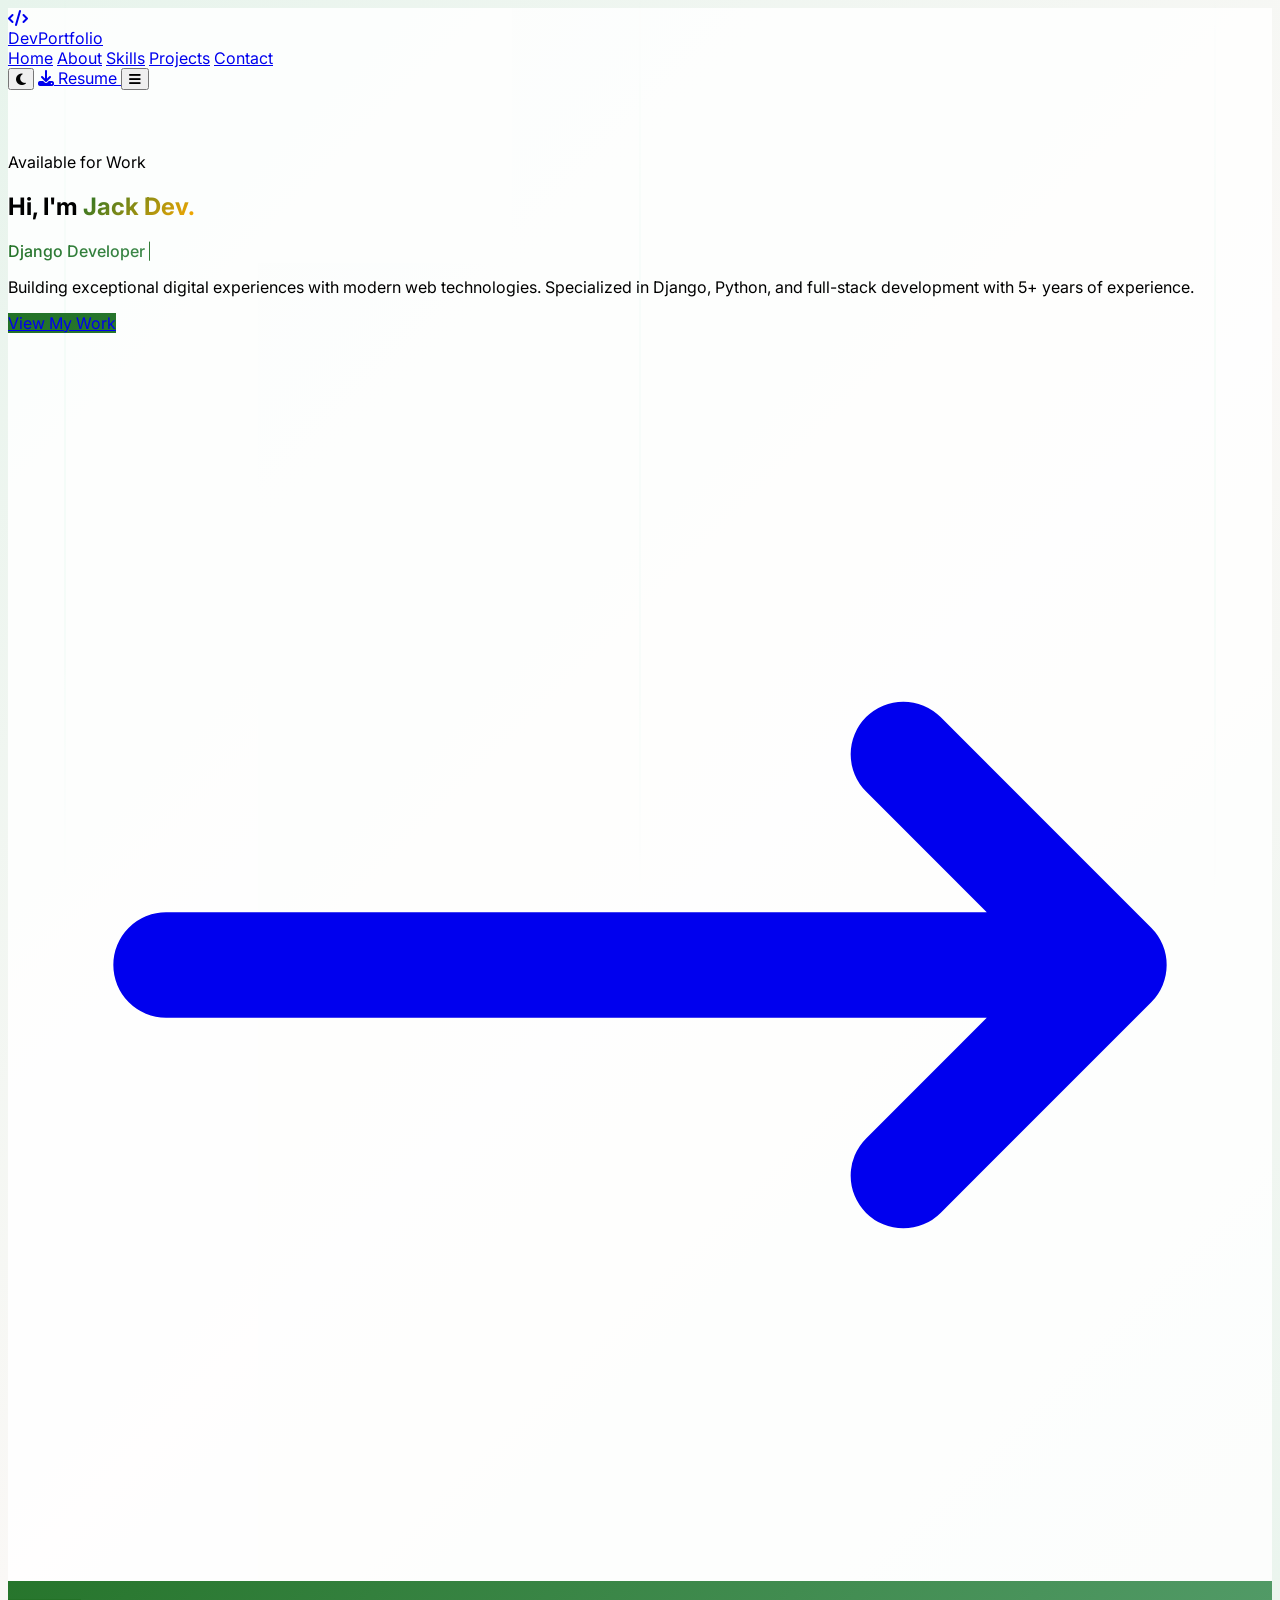
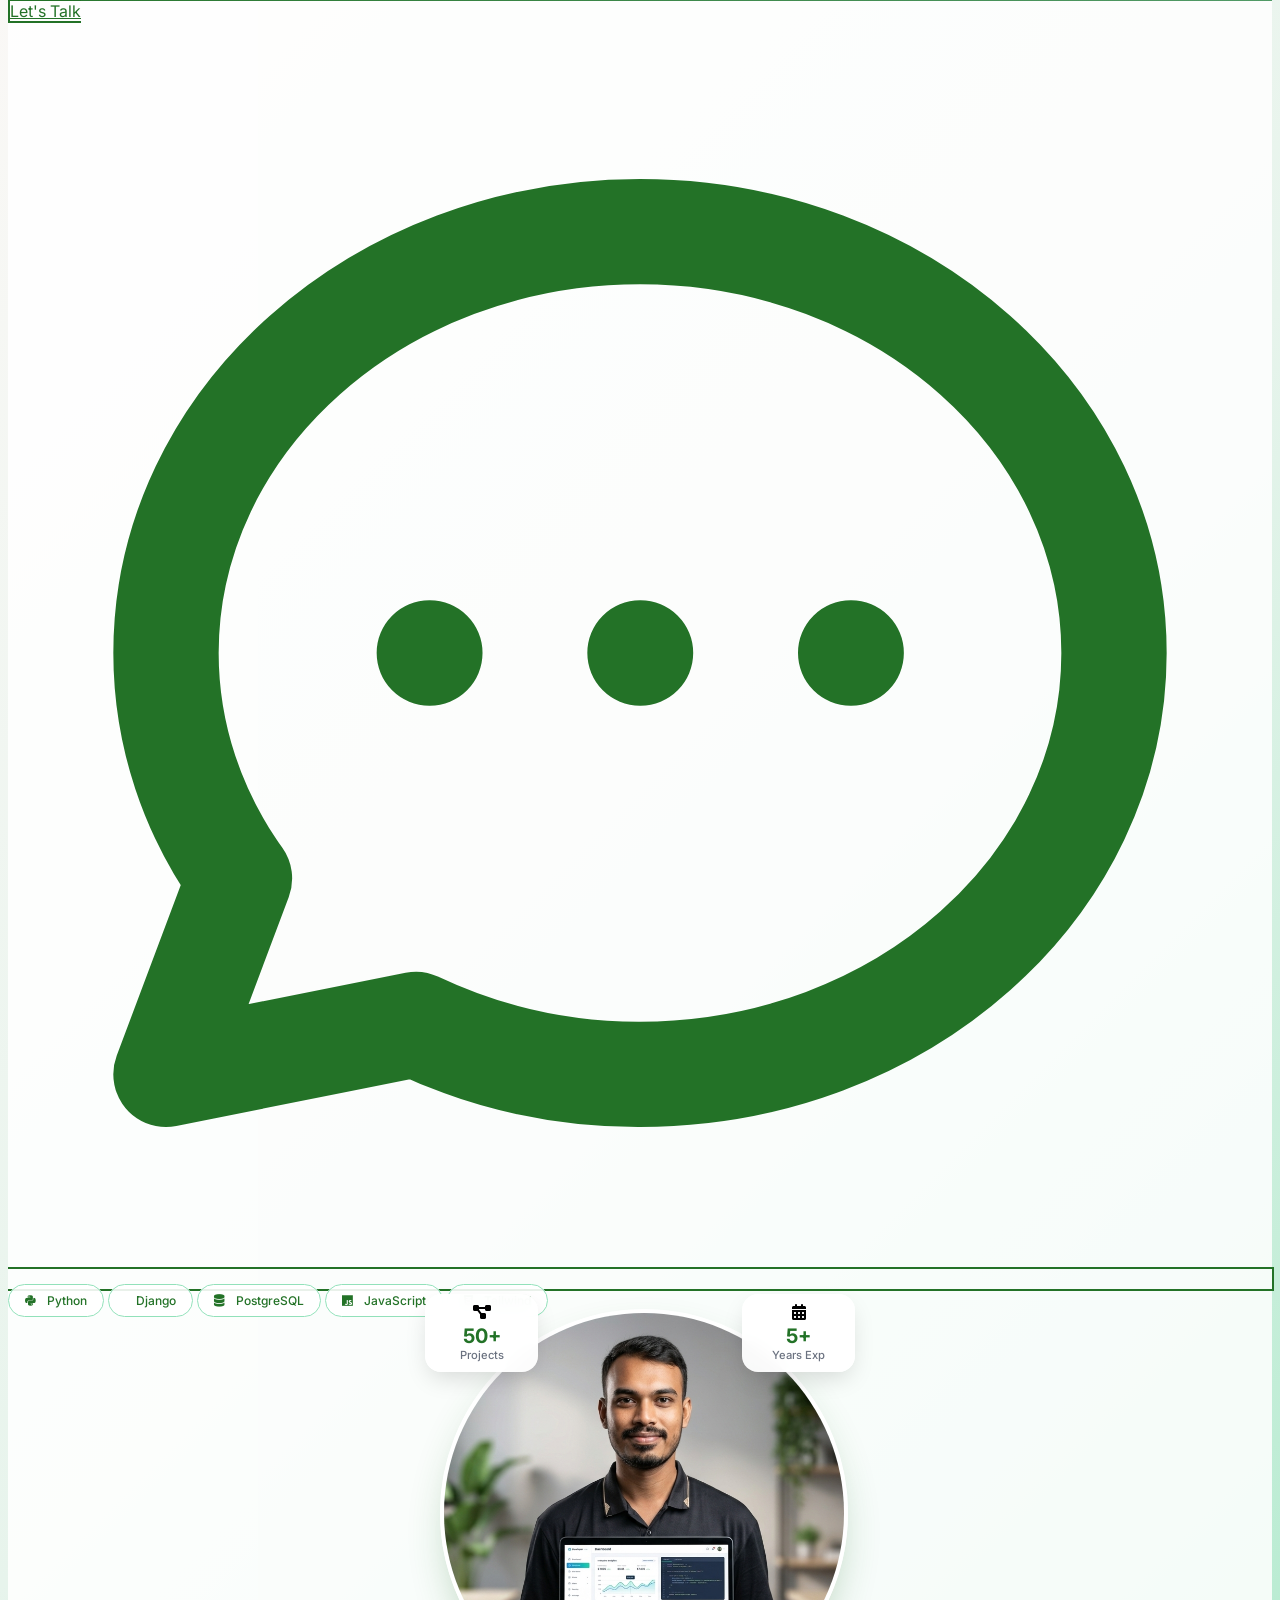
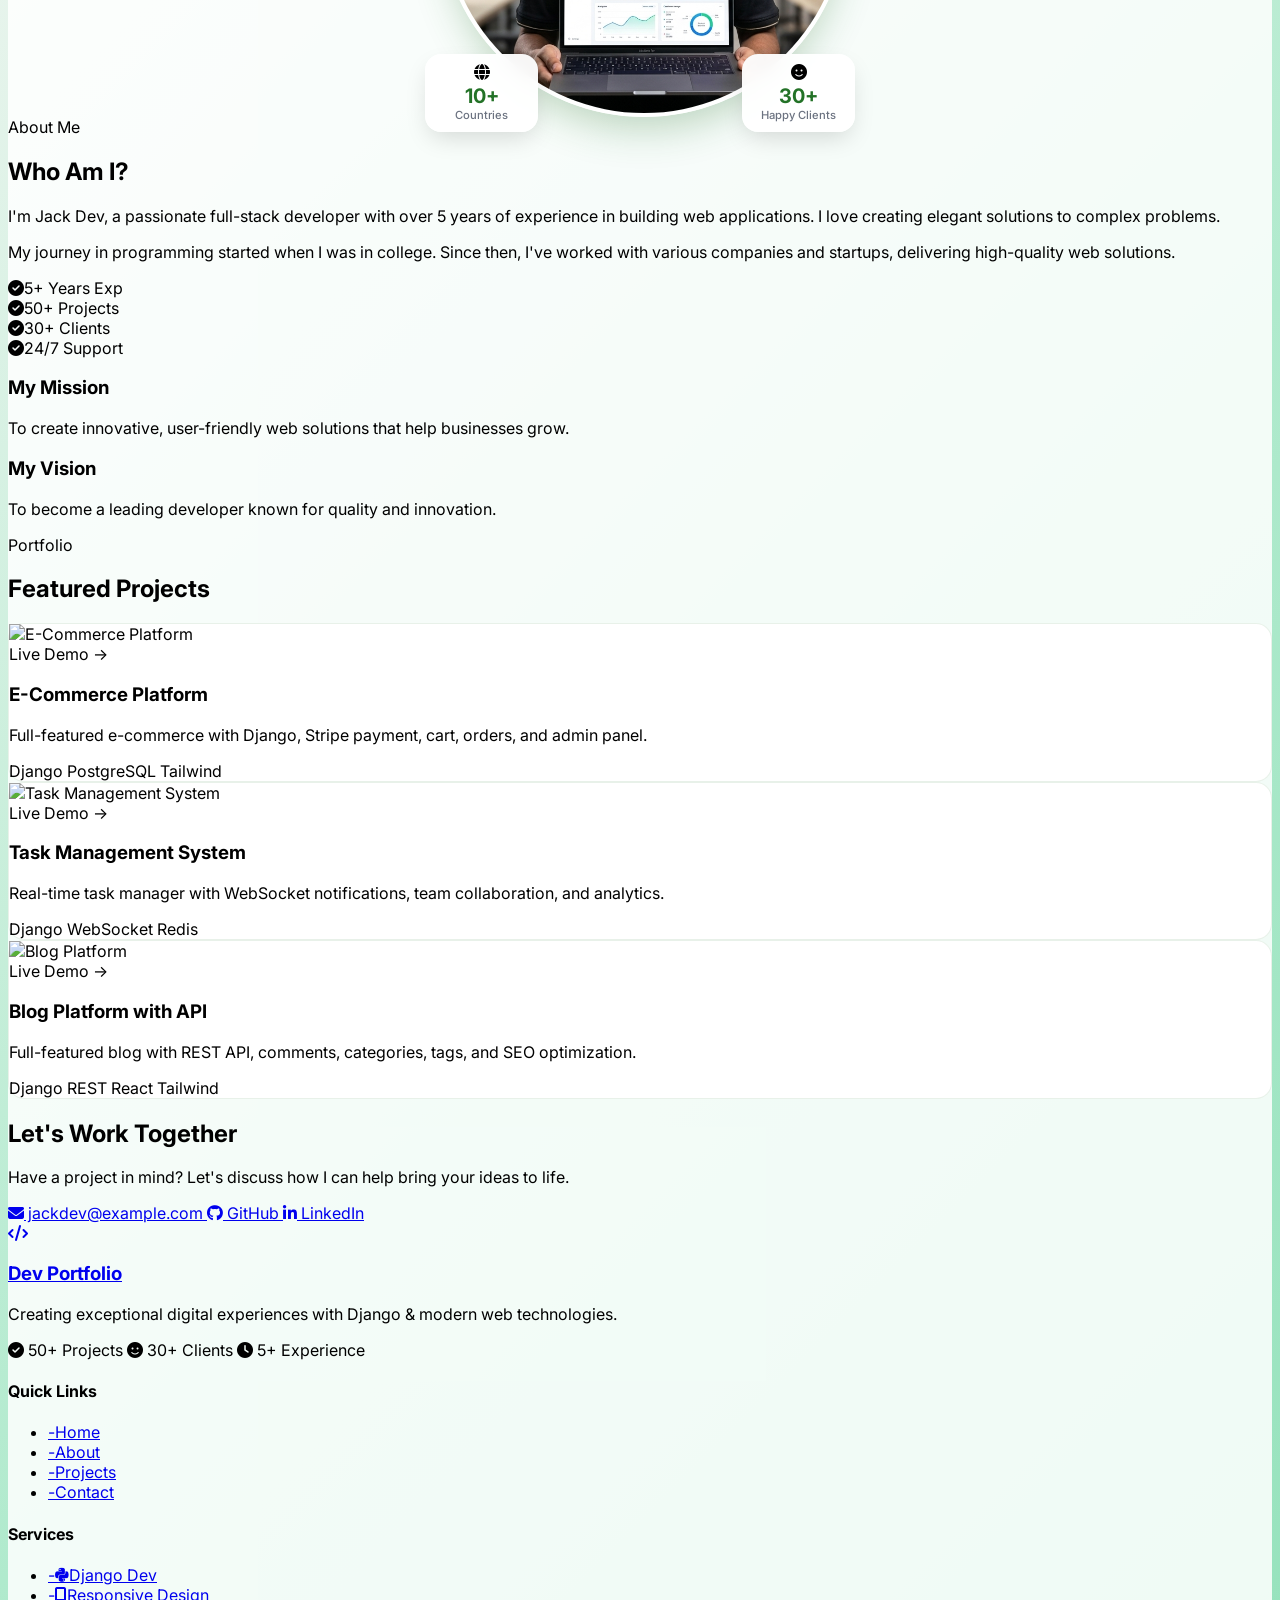
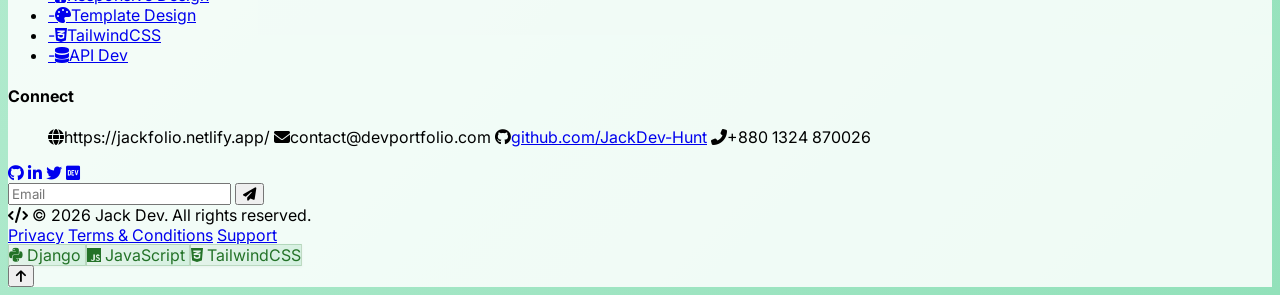
==== commit b5d07dc8: "added responsive skills page" ====
--- a/index.html
+++ b/index.html
@@ -256,6 +256,7 @@
                     <div class="hidden md:flex items-center space-x-8">
                         <a href="index.html" class="text-gray-700 dark:text-gray-300 hover:text-[#237227] transition font-medium">Home</a>
                         <a href="about.html" class="text-gray-700 dark:text-gray-300 hover:text-[#237227] transition font-medium">About</a>
+                        <a href="skills.html" class="text-gray-700 dark:text-gray-300 hover:text-[#237227] transition font-medium">Skills</a>
                         <a href="projects.html" class="text-gray-700 dark:text-gray-300 hover:text-[#237227] transition font-medium">Projects</a>
                         <a href="contacts.html" class="text-gray-700 dark:text-gray-300 hover:text-[#237227] transition font-medium">Contact</a>
                     </div>
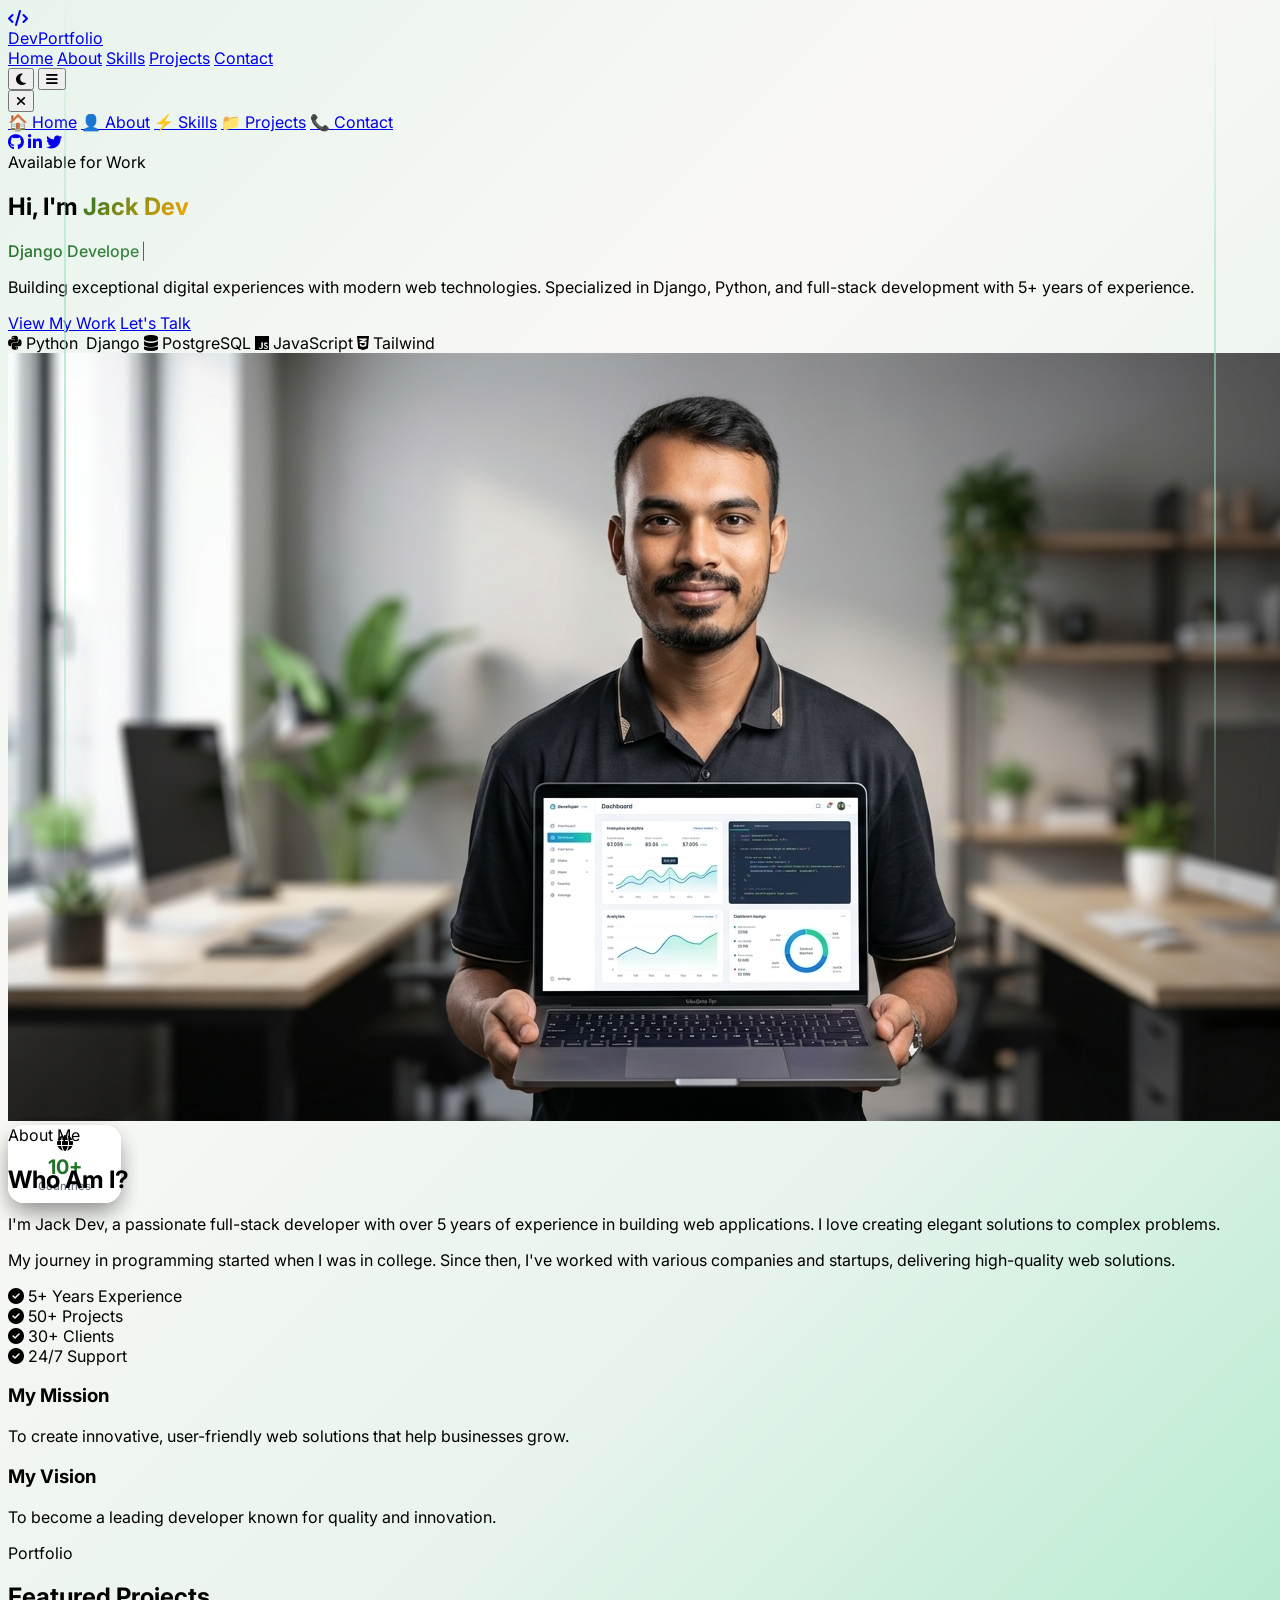
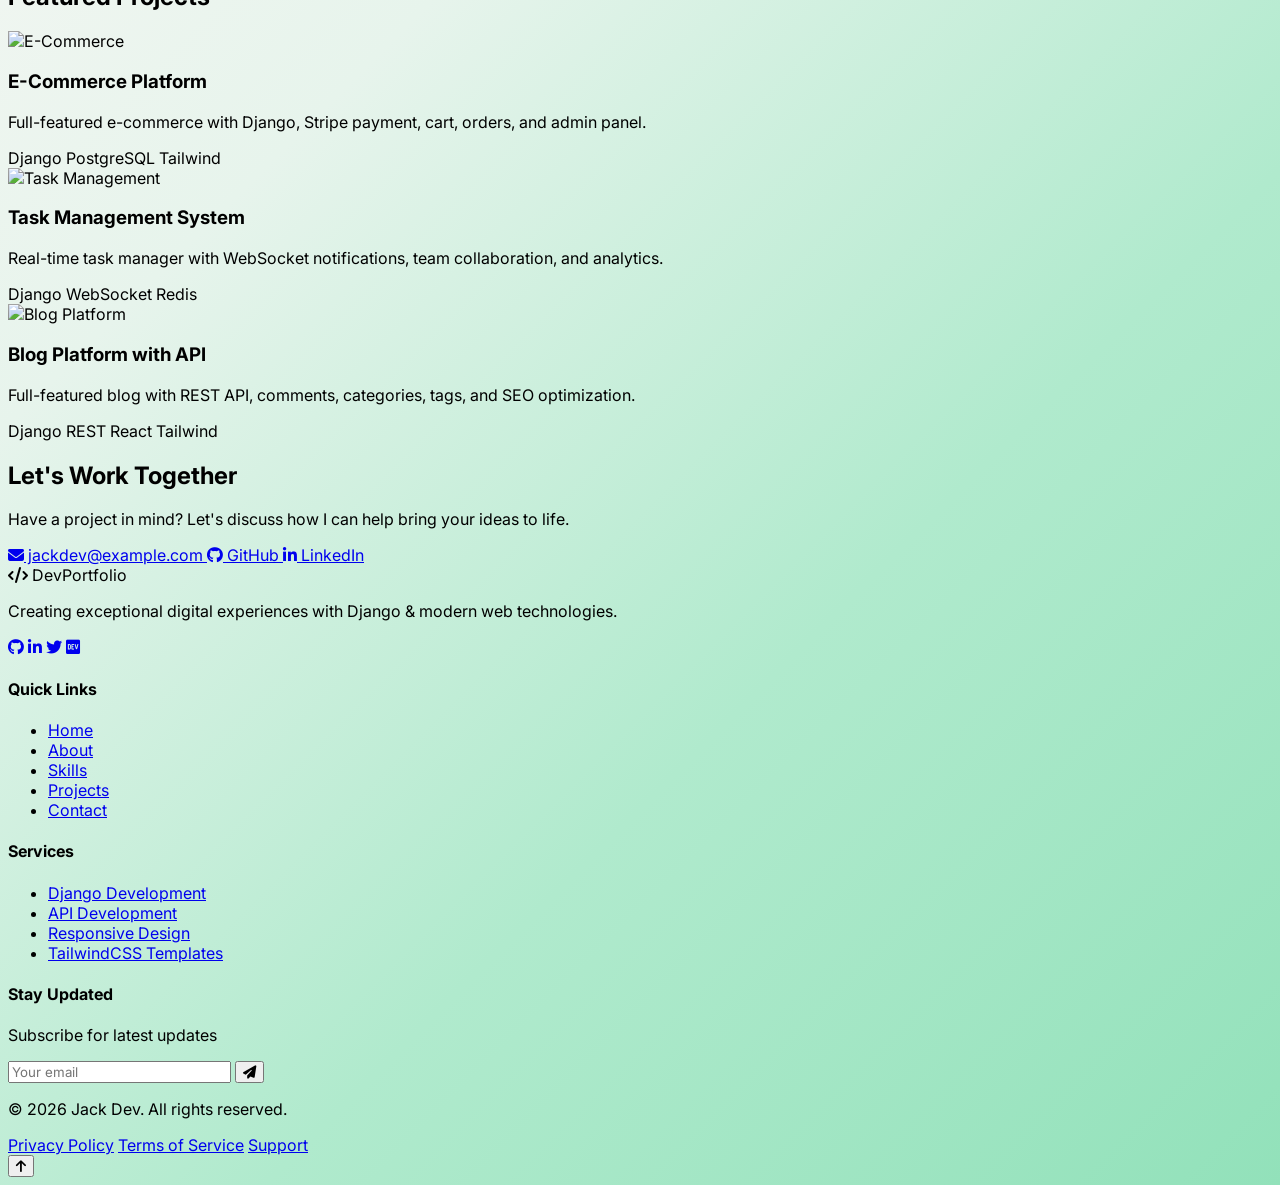
==== commit c520ce35: "added projects page" ====
--- a/index.html
+++ b/index.html
@@ -20,18 +20,7 @@
                         primary: '#237227',
                         secondary: '#519A66',
                         accent: '#FFAA00',
-                        highlight: '#FFD786',
                     },
-                    animation: {
-                        'float': 'float 3s ease-in-out infinite',
-                        'pulse-slow': 'pulse 3s cubic-bezier(0.4, 0, 0.6, 1) infinite',
-                    },
-                    keyframes: {
-                        float: {
-                            '0%, 100%': { transform: 'translateY(0px)' },
-                            '50%': { transform: 'translateY(-20px)' },
-                        },
-                    }
                 }
             }
         }
@@ -45,901 +34,300 @@
     
     <!-- Custom CSS -->
     <link rel="stylesheet" href="css/style.css">
-    
-    <style>
-        /* Additional Footer Styles from about.html */
-        .footer-link {
-            position: relative;
-            display: inline-flex;
-            align-items: center;
-            transition: all 0.3s ease;
-        }
-        
-        .arrow-hover {
-            transition: all 0.3s ease;
-            display: inline-block;
-        }
-        
-        .footer-link:hover .arrow-hover {
-            transform: translateX(2px);
-        }
-        
-        .footer-link::before {
-            content: '';
-            position: absolute;
-            bottom: -1px;
-            left: 0;
-            width: 0;
-            height: 1px;
-            background: linear-gradient(90deg, #237227, #FFAA00);
-            transition: width 0.3s ease;
-        }
-        
-        .footer-link:hover::before {
-            width: 100%;
-        }
-        
-        .connect-item {
-            display: inline-flex;
-            align-items: center;
-        }
-        
-        .connect-item span.relative {
-            display: inline-block;
-        }
-        
-        .connect-bar {
-            position: absolute;
-            bottom: -2px;
-            left: 0;
-            width: 0;
-            height: 1.5px;
-            background: linear-gradient(90deg, #237227, #FFAA00);
-            transition: width 0.3s ease;
-        }
-        
-        .connect-item:hover .connect-bar {
-            width: 100%;
-        }
-        
-        .hover-badge {
-            transition: all 0.3s ease;
-        }
-        
-        .hover-badge:hover {
-            background: linear-gradient(135deg, #237227, #519A66);
-            color: white !important;
-            transform: translateY(-1px);
-            box-shadow: 0 2px 8px rgba(35, 114, 39, 0.2);
-        }
-        
-        .hover-badge:hover i {
-            color: white !important;
-        }
-        
-        .tech-badge {
-            background: linear-gradient(135deg, #e7f4ec, #d4f0e0);
-            color: #237227;
-            border: 1px solid rgba(35, 114, 39, 0.2);
-            box-shadow: 0 1px 3px rgba(0, 0, 0, 0.04);
-        }
-        
-        .tech-badge:hover {
-            background: linear-gradient(135deg, #237227, #519A66);
-            color: white;
-            transform: translateY(-2px);
-            box-shadow: 0 4px 12px rgba(35, 114, 39, 0.15);
-            border-color: transparent;
-        }
-        
-        .tech-badge:hover i {
-            color: white;
-        }
-        
-        .social-icon {
-            display: inline-block;
-        }
-        
-        .social-icon div {
-            transition: all 0.3s cubic-bezier(0.4, 0, 0.2, 1);
-        }
-        
-        @keyframes fadeInUp {
-            from { opacity: 0; transform: translateY(15px); }
-            to { opacity: 1; transform: translateY(0); }
-        }
-        
-        @keyframes pulseRingBtn {
-            0% { box-shadow: 0 0 0 0 rgba(35, 114, 39, 0.4); }
-            70% { box-shadow: 0 0 0 8px rgba(35, 114, 39, 0); }
-            100% { box-shadow: 0 0 0 0 rgba(35, 114, 39, 0); }
-        }
-        
-        #scrollToTop.show {
-            display: flex;
-            animation: fadeInUp 0.3s ease-out;
-        }
-        
-        #scrollToTop:hover {
-            animation: pulseRingBtn 1s infinite;
-        }
-        
-        @keyframes slideInRight {
-            from { opacity: 0; transform: translateX(50px); }
-            to { opacity: 1; transform: translateX(0); }
-        }
-        
-        .animate-toast {
-            animation: slideInRight 0.2s ease-out;
-            transition: all 0.2s ease;
-        }
-        
-        /* Mobile Menu Styles */
-        .mobile-menu {
-            transform: translateX(-100%);
-            transition: transform 0.3s ease-in-out;
-        }
-        
-        .mobile-menu.active {
-            transform: translateX(0);
-        }
-        
-        .menu-overlay {
-            display: none;
-            position: fixed;
-            top: 0;
-            left: 0;
-            right: 0;
-            bottom: 0;
-            background: rgba(0, 0, 0, 0.5);
-            z-index: 40;
-        }
-        
-        .menu-overlay.active {
-            display: block;
-        }
-        
-        body.menu-open {
-            overflow: hidden;
-        }
-        
-        /* Better Touch Targets for Mobile */
-        @media (max-width: 768px) {
-            button, a {
-                min-height: 44px;
-                min-width: 44px;
-            }
-            
-            .container {
-                padding-left: 1rem;
-                padding-right: 1rem;
-            }
-            
-            .stat-badge {
-                padding: 6px 8px;
-                min-width: 60px;
-            }
-            
-            .stat-number {
-                font-size: 0.9rem;
-            }
-            
-            .stat-label {
-                font-size: 0.55rem;
-            }
-        }
-    </style>
 </head>
 <body>
-    <!-- Menu Overlay -->
-    <div class="menu-overlay" id="menuOverlay"></div>
-    
-    <!-- Decorative Lines -->
-    <div class="middle-line"></div>
-    
-    <!-- Main Content -->
-    <div class="main-wrapper min-h-screen">
-        
-        <!-- Navigation with Hamburger Menu -->
-        <nav class="fixed w-full z-50 bg-white/95 dark:bg-gray-900/95 backdrop-blur-md shadow-lg">
-            <div class="container mx-auto px-4 sm:px-6 lg:px-8">
-                <div class="flex justify-between items-center h-16 md:h-20">
-                    <!-- Logo -->
-                    <a href="index.html" class="flex items-center space-x-2 group">
-                        <div class="w-10 h-10 bg-gradient-to-br from-[#237227] to-[#519A66] rounded-xl flex items-center justify-center shadow-lg transition-all duration-300 group-hover:scale-105">
-                            <i class="fas fa-code text-[#FFD786] text-xl"></i>
-                        </div>
-                        <span class="text-xl font-bold bg-gradient-to-r from-[#237227] to-[#FFAA00] bg-clip-text text-transparent">DevPortfolio</span>
-                    </a>
+    
+    <!-- Navigation -->
+    <nav class="fixed w-full z-50 bg-white/95 dark:bg-gray-900/95 backdrop-blur-md shadow-lg">
+        <div class="container mx-auto px-4 sm:px-6 lg:px-8">
+            <div class="flex justify-between items-center h-16 md:h-20">
+                <a href="index.html" class="flex items-center space-x-2 group">
+                    <div class="w-10 h-10 bg-gradient-to-br from-[#237227] to-[#519A66] rounded-xl flex items-center justify-center shadow-lg transition-all duration-300 group-hover:scale-105">
+                        <i class="fas fa-code text-[#FFD786] text-xl"></i>
+                    </div>
+                    <span class="text-xl font-bold bg-gradient-to-r from-[#237227] to-[#FFAA00] bg-clip-text text-transparent">DevPortfolio</span>
+                </a>
+                
+                <div class="hidden md:flex items-center space-x-8">
+                    <a href="index.html" class="text-[#237227] dark:text-[#92e1ba] font-semibold border-b-2 border-[#FFAA00] pb-0.5">Home</a>
+                    <a href="about.html" class="text-gray-700 dark:text-gray-300 hover:text-[#237227] transition">About</a>
+                    <a href="skills.html" class="text-gray-700 dark:text-gray-300 hover:text-[#237227] transition">Skills</a>
+                    <a href="projects.html" class="text-gray-700 dark:text-gray-300 hover:text-[#237227] transition">Projects</a>
+                    <a href="contacts.html" class="text-gray-700 dark:text-gray-300 hover:text-[#237227] transition">Contact</a>
+                </div>
+                
+                <div class="flex items-center space-x-3">
+                    <button id="themeToggle" class="w-10 h-10 rounded-full bg-gray-100 dark:bg-gray-800 flex items-center justify-center hover:scale-110 transition shadow-md">
+                        <i id="themeIcon" class="fas fa-moon text-gray-700 dark:text-gray-300 text-lg"></i>
+                    </button>
                     
-                    <!-- Desktop Navigation Links -->
-                    <div class="hidden md:flex items-center space-x-8">
-                        <a href="index.html" class="text-gray-700 dark:text-gray-300 hover:text-[#237227] transition font-medium">Home</a>
-                        <a href="about.html" class="text-gray-700 dark:text-gray-300 hover:text-[#237227] transition font-medium">About</a>
-                        <a href="skills.html" class="text-gray-700 dark:text-gray-300 hover:text-[#237227] transition font-medium">Skills</a>
-                        <a href="projects.html" class="text-gray-700 dark:text-gray-300 hover:text-[#237227] transition font-medium">Projects</a>
-                        <a href="contacts.html" class="text-gray-700 dark:text-gray-300 hover:text-[#237227] transition font-medium">Contact</a>
-                    </div>
-                    
-                    <!-- Right Side Buttons -->
-                    <div class="flex items-center space-x-3">
-                        <!-- Dark Mode Toggle -->
-                        <button id="themeToggle" class="w-10 h-10 rounded-full bg-gray-100 dark:bg-gray-800 flex items-center justify-center hover:scale-110 transition shadow-md">
-                            <i id="themeIcon" class="fas fa-moon text-gray-700 dark:text-gray-300 text-lg"></i>
-                        </button>
-                        
-                        <!-- Desktop Resume Button -->
-                        <a href="resume.pdf" download="Jack_Dev_Resume.pdf" 
-                           class="hidden md:flex items-center gap-2 bg-gradient-to-r from-[#237227] to-[#519A66] hover:from-[#1a5a1e] hover:to-[#3d7a4f] text-white px-5 py-2 rounded-full text-sm font-semibold transition-all duration-300 transform hover:scale-105 shadow-md hover:shadow-lg">
-                            <i class="fas fa-download text-sm"></i>
-                            <span>Resume</span>
-                        </a>
-                        
-                        <!-- Hamburger Menu Button (Mobile) -->
-                        <button id="hamburgerBtn" class="md:hidden w-10 h-10 rounded-full bg-gray-100 dark:bg-gray-800 flex items-center justify-center hover:scale-110 transition shadow-md">
-                            <i id="hamburgerIcon" class="fas fa-bars text-gray-700 dark:text-gray-300 text-lg"></i>
-                        </button>
-                    </div>
-                </div>
-            </div>
-        </nav>
-        
-        <!-- Mobile Menu Sidebar -->
-        <div id="mobileMenu" class="mobile-menu fixed top-0 left-0 w-64 h-full bg-white dark:bg-gray-900 shadow-2xl z-50 pt-20 px-6">
-            <!-- Close Button -->
-            <button id="closeMenuBtn" class="absolute top-4 right-4 w-10 h-10 rounded-full bg-gray-100 dark:bg-gray-800 flex items-center justify-center">
-                <i class="fas fa-times text-gray-700 dark:text-gray-300 text-lg"></i>
-            </button>
+                    <button id="hamburgerBtn" class="md:hidden w-10 h-10 rounded-full bg-gray-100 dark:bg-gray-800 flex items-center justify-center hover:scale-110 transition shadow-md">
+                        <i id="hamburgerIcon" class="fas fa-bars text-gray-700 dark:text-gray-300 text-lg"></i>
+                    </button>
+                </div>
+            </div>
+        </div>
+    </nav>
+    
+    <!-- Mobile Menu -->
+    <div id="mobileMenu" class="mobile-menu">
+        <button id="closeMenuBtn" class="close-btn"><i class="fas fa-times"></i></button>
+        <div class="mobile-nav-links">
+            <a href="index.html">🏠 Home</a>
+            <a href="about.html">👤 About</a>
+            <a href="skills.html">⚡ Skills</a>
+            <a href="projects.html">📁 Projects</a>
+            <a href="contacts.html">📞 Contact</a>
+        </div>
+        <div class="mobile-social-links">
+            <a href="#"><i class="fab fa-github"></i></a>
+            <a href="#"><i class="fab fa-linkedin-in"></i></a>
+            <a href="#"><i class="fab fa-twitter"></i></a>
+        </div>
+    </div>
+    <div id="menuOverlay" class="menu-overlay"></div>
+    
+    <!-- Hero Section -->
+    <section id="home" class="hero-section">
+        <div class="container mx-auto px-4">
+            <div class="hero-grid">
+                <div class="hero-content" data-aos="fade-right">
+                    <div class="available-badge">
+                        <span class="status-dot"></span>
+                        Available for Work
+                    </div>
+                    <h1 class="hero-title">
+                        Hi, I'm <span class="gradient-text">Jack Dev</span>
+                    </h1>
+                    <div class="typing-wrapper">
+                        <span class="typing-text"></span>
+                    </div>
+                    <p class="hero-description">
+                        Building exceptional digital experiences with modern web technologies.
+                        Specialized in Django, Python, and full-stack development with 5+ years of experience.
+                    </p>
+                    <div class="hero-buttons">
+                        <a href="#projects" class="btn-primary">View My Work</a>
+                        <a href="#contact" class="btn-outline">Let's Talk</a>
+                    </div>
+                    <div class="tech-stack">
+                        <span class="tech-tag"><i class="fab fa-python"></i> Python</span>
+                        <span class="tech-tag"><i class="fab fa-django"></i> Django</span>
+                        <span class="tech-tag"><i class="fas fa-database"></i> PostgreSQL</span>
+                        <span class="tech-tag"><i class="fab fa-js"></i> JavaScript</span>
+                        <span class="tech-tag"><i class="fab fa-css3-alt"></i> Tailwind</span>
+                    </div>
+                </div>
+                
+                <div class="hero-image" data-aos="fade-left">
+                    <div class="profile-wrapper">
+                        <div class="profile-glow"></div>
+                        <div class="profile-image">
+                            <img src="images/logo_04.png" alt="Jack Dev" onerror="this.src='https://ui-avatars.com/api/?background=237227&color=fff&size=200&name=Jack+Dev'">
+                        </div>
+                        <div class="stat-badge top-right">
+                            <i class="fas fa-calendar-alt"></i>
+                            <div class="stat-number">5+</div>
+                            <div class="stat-label">Years Exp</div>
+                        </div>
+                        <div class="stat-badge top-left">
+                            <i class="fas fa-project-diagram"></i>
+                            <div class="stat-number">50+</div>
+                            <div class="stat-label">Projects</div>
+                        </div>
+                        <div class="stat-badge bottom-right">
+                            <i class="fas fa-smile"></i>
+                            <div class="stat-number">30+</div>
+                            <div class="stat-label">Clients</div>
+                        </div>
+                        <div class="stat-badge bottom-left">
+                            <i class="fas fa-globe"></i>
+                            <div class="stat-number">10+</div>
+                            <div class="stat-label">Countries</div>
+                        </div>
+                    </div>
+                </div>
+            </div>
+        </div>
+    </section>
+    
+    <!-- About Section -->
+    <section id="about" class="about-section">
+        <div class="container mx-auto px-4">
+            <div class="section-header" data-aos="fade-up">
+                <span class="section-badge">About Me</span>
+                <h2 class="section-title">Who Am I?</h2>
+                <div class="section-divider"></div>
+            </div>
             
-            <!-- Mobile Navigation Links -->
-            <div class="flex flex-col space-y-4">
-                <a href="index.html" class="text-gray-700 dark:text-gray-300 hover:text-[#237227] transition font-medium py-2 border-b border-gray-200 dark:border-gray-700">Home</a>
-                <a href="about.html" class="text-gray-700 dark:text-gray-300 hover:text-[#237227] transition font-medium py-2 border-b border-gray-200 dark:border-gray-700">About</a>
-                <a href="projects.html" class="text-gray-700 dark:text-gray-300 hover:text-[#237227] transition font-medium py-2 border-b border-gray-200 dark:border-gray-700">Projects</a>
-                <a href="contacts.html" class="text-gray-700 dark:text-gray-300 hover:text-[#237227] transition font-medium py-2 border-b border-gray-200 dark:border-gray-700">Contact</a>
-                
-                <!-- Mobile Resume Button -->
-                <a href="resume.pdf" download="Jack_Dev_Resume.pdf" 
-                   class="flex items-center justify-center gap-2 bg-gradient-to-r from-[#237227] to-[#519A66] text-white px-5 py-3 rounded-full text-sm font-semibold transition-all duration-300 transform hover:scale-105 shadow-md mt-4">
-                    <i class="fas fa-download text-sm"></i>
-                    <span>Download Resume</span>
+            <div class="about-grid">
+                <div class="about-text" data-aos="fade-right">
+                    <p>I'm <span class="text-primary">Jack Dev</span>, a passionate full-stack developer with over 5 years of experience in building web applications. I love creating elegant solutions to complex problems.</p>
+                    <p>My journey in programming started when I was in college. Since then, I've worked with various companies and startups, delivering high-quality web solutions.</p>
+                    <div class="about-stats">
+                        <div><i class="fas fa-check-circle"></i> 5+ Years Experience</div>
+                        <div><i class="fas fa-check-circle"></i> 50+ Projects</div>
+                        <div><i class="fas fa-check-circle"></i> 30+ Clients</div>
+                        <div><i class="fas fa-check-circle"></i> 24/7 Support</div>
+                    </div>
+                </div>
+                <div class="about-mission" data-aos="fade-left">
+                    <div class="mission-card">
+                        <h3>My Mission</h3>
+                        <p>To create innovative, user-friendly web solutions that help businesses grow.</p>
+                        <h3 class="mt-4">My Vision</h3>
+                        <p>To become a leading developer known for quality and innovation.</p>
+                    </div>
+                </div>
+            </div>
+        </div>
+    </section>
+    
+    <!-- Projects Section -->
+    <section id="projects" class="projects-section">
+        <div class="container mx-auto px-4">
+            <div class="section-header" data-aos="fade-up">
+                <span class="section-badge">Portfolio</span>
+                <h2 class="section-title">Featured Projects</h2>
+                <div class="section-divider"></div>
+            </div>
+            
+            <div class="projects-grid">
+                <div class="project-card" data-aos="fade-up">
+                    <div class="project-image">
+                        <img src="https://images.unsplash.com/photo-1556742049-0cfed4f6a45d?w=500&h=300&fit=crop" alt="E-Commerce">
+                    </div>
+                    <div class="project-content">
+                        <h3>E-Commerce Platform</h3>
+                        <p>Full-featured e-commerce with Django, Stripe payment, cart, orders, and admin panel.</p>
+                        <div class="project-tags">
+                            <span>Django</span>
+                            <span>PostgreSQL</span>
+                            <span>Tailwind</span>
+                        </div>
+                    </div>
+                </div>
+                
+                <div class="project-card" data-aos="fade-up" data-aos-delay="100">
+                    <div class="project-image">
+                        <img src="https://images.unsplash.com/photo-1557804506-669a67965ba0?w=500&h=300&fit=crop" alt="Task Management">
+                    </div>
+                    <div class="project-content">
+                        <h3>Task Management System</h3>
+                        <p>Real-time task manager with WebSocket notifications, team collaboration, and analytics.</p>
+                        <div class="project-tags">
+                            <span>Django</span>
+                            <span>WebSocket</span>
+                            <span>Redis</span>
+                        </div>
+                    </div>
+                </div>
+                
+                <div class="project-card" data-aos="fade-up" data-aos-delay="200">
+                    <div class="project-image">
+                        <img src="https://images.unsplash.com/photo-1499750310107-5fef28a66643?w=500&h=300&fit=crop" alt="Blog Platform">
+                    </div>
+                    <div class="project-content">
+                        <h3>Blog Platform with API</h3>
+                        <p>Full-featured blog with REST API, comments, categories, tags, and SEO optimization.</p>
+                        <div class="project-tags">
+                            <span>Django REST</span>
+                            <span>React</span>
+                            <span>Tailwind</span>
+                        </div>
+                    </div>
+                </div>
+            </div>
+        </div>
+    </section>
+    
+    <!-- Contact Section -->
+    <section id="contact" class="contact-section">
+        <div class="container mx-auto px-4 text-center">
+            <h2 class="contact-title" data-aos="fade-up">Let's Work Together</h2>
+            <p class="contact-description" data-aos="fade-up" data-aos-delay="100">Have a project in mind? Let's discuss how I can help bring your ideas to life.</p>
+            <div class="contact-buttons" data-aos="fade-up" data-aos-delay="200">
+                <a href="mailto:jackdev@example.com" class="contact-email">
+                    <i class="fas fa-envelope"></i> jackdev@example.com
                 </a>
+                <a href="https://github.com/JackDev-Hunt" target="_blank" class="contact-github">
+                    <i class="fab fa-github"></i> GitHub
+                </a>
+                <a href="https://www.linkedin.com/in/md-jakaria-215884326" target="_blank" class="contact-linkedin">
+                    <i class="fab fa-linkedin-in"></i> LinkedIn
+                </a>
+            </div>
+        </div>
+    </section>
+    
+    <!-- Modern Footer -->
+    <footer class="modern-footer">
+        <div class="container mx-auto px-4">
+            <div class="footer-grid">
+                <div class="footer-brand">
+                    <div class="footer-logo">
+                        <i class="fas fa-code"></i>
+                        <span>Dev<span>Portfolio</span></span>
+                    </div>
+                    <p>Creating exceptional digital experiences with Django & modern web technologies.</p>
+                    <div class="footer-social">
+                        <a href="#"><i class="fab fa-github"></i></a>
+                        <a href="#"><i class="fab fa-linkedin-in"></i></a>
+                        <a href="#"><i class="fab fa-twitter"></i></a>
+                        <a href="#"><i class="fab fa-dev"></i></a>
+                    </div>
+                </div>
+                
+                <div class="footer-links-group">
+                    <h4>Quick Links</h4>
+                    <ul>
+                        <li><a href="index.html">Home</a></li>
+                        <li><a href="about.html">About</a></li>
+                        <li><a href="skills.html">Skills</a></li>
+                        <li><a href="projects.html">Projects</a></li>
+                        <li><a href="contacts.html">Contact</a></li>
+                    </ul>
+                </div>
+                
+                <div class="footer-links-group">
+                    <h4>Services</h4>
+                    <ul>
+                        <li><a href="#">Django Development</a></li>
+                        <li><a href="#">API Development</a></li>
+                        <li><a href="#">Responsive Design</a></li>
+                        <li><a href="#">TailwindCSS Templates</a></li>
+                    </ul>
+                </div>
+                
+                <div class="footer-newsletter">
+                    <h4>Stay Updated</h4>
+                    <p>Subscribe for latest updates</p>
+                    <form onsubmit="event.preventDefault(); handleNewsletter(this)">
+                        <div class="newsletter-input">
+                            <input type="email" placeholder="Your email" required>
+                            <button type="submit"><i class="fas fa-paper-plane"></i></button>
+                        </div>
+                    </form>
+                </div>
             </div>
             
-            <!-- Social Links -->
-            <div class="absolute bottom-8 left-0 right-0 px-6">
-                <div class="flex justify-center space-x-4">
-                    <a href="#" class="w-10 h-10 bg-gray-100 dark:bg-gray-800 rounded-full flex items-center justify-center hover:bg-[#237227] transition">
-                        <i class="fab fa-github text-gray-700 dark:text-gray-300"></i>
-                    </a>
-                    <a href="#" class="w-10 h-10 bg-gray-100 dark:bg-gray-800 rounded-full flex items-center justify-center hover:bg-[#237227] transition">
-                        <i class="fab fa-linkedin-in text-gray-700 dark:text-gray-300"></i>
-                    </a>
-                    <a href="#" class="w-10 h-10 bg-gray-100 dark:bg-gray-800 rounded-full flex items-center justify-center hover:bg-[#237227] transition">
-                        <i class="fab fa-twitter text-gray-700 dark:text-gray-300"></i>
-                    </a>
-                </div>
-            </div>
-        </div>
-        
-        <!-- Hero Section - Mobile Optimized -->
-        <section id="home" class="min-h-screen flex items-center justify-center px-4 pt-20 pb-10">
-            <div class="container mx-auto max-w-6xl">
-                <div class="flex flex-col lg:flex-row items-center gap-8 lg:gap-16">
-                    
-                    <!-- Left Side -->
-                    <div class="flex-1 text-center lg:text-left order-2 lg:order-1" data-aos="fade-right">
-                        <div class="inline-flex items-center px-3 py-1 rounded-full bg-white/80 backdrop-blur-sm border border-[#92e1ba] shadow-sm mb-4">
-                            <span class="w-1.5 h-1.5 bg-[#237227] rounded-full mr-1.5 animate-pulse"></span>
-                            <span class="text-[11px] font-semibold text-[#237227] dark:text-[#92e1ba]">Available for Work</span>
-                        </div>
-                        
-                        <h1 class="text-3xl sm:text-4xl md:text-5xl lg:text-7xl font-bold mb-4 mt-2">
-                            <span class="block text-gray-800 dark:text-white">Hi, I'm</span>
-                            <span class="gradient-text">Jack Dev.</span>
-                        </h1>
-                        
-                        <div class="text-lg sm:text-xl md:text-2xl lg:text-3xl mb-3 h-10 sm:h-12 md:h-16">
-                            <span class="typing-text text-gray-700 dark:text-gray-300 font-medium"></span>
-                        </div>
-                        
-                        <p class="text-sm sm:text-base lg:text-lg text-gray-600 dark:text-gray-300 max-w-lg mx-auto lg:mx-0 mb-6 leading-relaxed px-2 sm:px-0">
-                            Building exceptional digital experiences with modern web technologies. 
-                            Specialized in Django, Python, and full-stack development with 5+ years of experience.
-                        </p>
-                        
-                        <div class="flex flex-col sm:flex-row gap-3 justify-center lg:justify-start mb-6">
-                            <a href="#projects" class="btn-premium px-6 sm:px-8 py-2.5 sm:py-3 rounded-full text-white font-semibold inline-flex items-center justify-center group text-sm sm:text-base">
-                                View My Work
-                                <svg class="w-4 h-4 sm:w-5 sm:h-5 ml-2 group-hover:translate-x-1 transition" fill="none" stroke="currentColor" viewBox="0 0 24 24">
-                                    <path stroke-linecap="round" stroke-linejoin="round" stroke-width="2" d="M17 8l4 4m0 0l-4 4m4-4H3"></path>
-                                </svg>
-                            </a>
-                            <a href="#contact" class="btn-outline-premium px-6 sm:px-8 py-2.5 sm:py-3 rounded-full font-semibold inline-flex items-center justify-center text-sm sm:text-base">
-                                Let's Talk
-                                <svg class="w-4 h-4 sm:w-5 sm:h-5 ml-2" fill="none" stroke="currentColor" viewBox="0 0 24 24">
-                                    <path stroke-linecap="round" stroke-linejoin="round" stroke-width="2" d="M8 12h.01M12 12h.01M16 12h.01M21 12c0 4.418-4.03 8-9 8a9.863 9.863 0 01-4.255-.949L3 20l1.395-3.72C3.512 15.042 3 13.574 3 12c0-4.418 4.03-8 9-8s9 3.582 9 8z"></path>
-                                </svg>
-                            </a>
-                        </div>
-                        
-                        <div class="flex flex-wrap gap-2 justify-center lg:justify-start">
-                            <span class="tech-tag-premium text-xs sm:text-sm"><i class="fab fa-python"></i> Python</span>
-                            <span class="tech-tag-premium text-xs sm:text-sm"><i class="fab fa-django"></i> Django</span>
-                            <span class="tech-tag-premium text-xs sm:text-sm"><i class="fas fa-database"></i> PostgreSQL</span>
-                            <span class="tech-tag-premium text-xs sm:text-sm"><i class="fab fa-js"></i> JavaScript</span>
-                            <span class="tech-tag-premium text-xs sm:text-sm"><i class="fab fa-css3-alt"></i> Tailwind</span>
-                        </div>
-                    </div>
-                    
-                    <!-- Right Side - Profile Image with Badges -->
-                    <div class="flex-1 flex justify-center order-1 lg:order-2 mb-8 lg:mb-0" data-aos="fade-left">
-                        <div class="profile-container w-64 h-64 sm:w-80 sm:h-80 md:w-96 md:h-96">
-                            <div class="absolute inset-0 bg-gradient-to-br from-[#237227] to-[#FFAA00] rounded-full opacity-20 blur-2xl animate-pulse"></div>
-                            
-                            <div class="profile-image-wrapper-no-hover">
-                                <img src="images/logo_04.png" alt="Jack Dev" class="profile-image-simple" onerror="this.src='https://via.placeholder.com/400x400/237227/white?text=Jack+Dev'">
-                            </div>
-                            
-                            <!-- Badges -->
-                            <div class="stat-badge stat-badge-top-right">
-                                <div class="text-center">
-                                    <i class="fas fa-calendar-alt text-[#237227] dark:text-[#92e1ba] text-xs sm:text-sm mb-1 block"></i>
-                                    <div class="stat-number text-sm sm:text-base">5+</div>
-                                    <div class="stat-label text-[10px] sm:text-xs">Years Exp</div>
-                                </div>
-                            </div>
-                            
-                            <div class="stat-badge stat-badge-top-left">
-                                <div class="text-center">
-                                    <i class="fas fa-project-diagram text-[#237227] dark:text-[#92e1ba] text-xs sm:text-sm mb-1 block"></i>
-                                    <div class="stat-number text-sm sm:text-base">50+</div>
-                                    <div class="stat-label text-[10px] sm:text-xs">Projects</div>
-                                </div>
-                            </div>
-                            
-                            <div class="stat-badge stat-badge-bottom-right">
-                                <div class="text-center">
-                                    <i class="fas fa-smile text-[#237227] dark:text-[#92e1ba] text-xs sm:text-sm mb-1 block"></i>
-                                    <div class="stat-number text-sm sm:text-base">30+</div>
-                                    <div class="stat-label text-[10px] sm:text-xs">Happy Clients</div>
-                                </div>
-                            </div>
-                            
-                            <div class="stat-badge stat-badge-bottom-left">
-                                <div class="text-center">
-                                    <i class="fas fa-globe text-[#237227] dark:text-[#92e1ba] text-xs sm:text-sm mb-1 block"></i>
-                                    <div class="stat-number text-sm sm:text-base">10+</div>
-                                    <div class="stat-label text-[10px] sm:text-xs">Countries</div>
-                                </div>
-                            </div>
-                        </div>
-                    </div>
-                </div>
-            </div>
-        </section>
-        
-        <!-- About Section - Mobile Optimized -->
-        <section id="about" class="py-12 sm:py-20 px-4">
-            <div class="container mx-auto max-w-6xl">
-                <div class="text-center mb-8 sm:mb-12" data-aos="fade-up">
-                    <span class="inline-block px-4 py-1 rounded-full bg-[#237227]/10 text-[#237227] text-xs sm:text-sm font-semibold mb-3">About Me</span>
-                    <h2 class="text-2xl sm:text-3xl md:text-4xl font-bold text-gray-800 dark:text-white mb-3">Who Am I?</h2>
-                    <div class="w-16 sm:w-20 h-1 bg-gradient-to-r from-[#237227] to-[#FFAA00] mx-auto"></div>
-                </div>
-                
-                <div class="flex flex-col lg:flex-row items-center gap-8 lg:gap-12">
-                    <div class="flex-1" data-aos="fade-right">
-                        <p class="text-sm sm:text-base text-gray-600 dark:text-gray-300 mb-3 leading-relaxed">
-                            I'm <span class="font-semibold text-[#237227]">Jack Dev</span>, a passionate full-stack developer with over 5 years of experience 
-                            in building web applications. I love creating elegant solutions to complex problems.
-                        </p>
-                        <p class="text-sm sm:text-base text-gray-600 dark:text-gray-300 mb-5 leading-relaxed">
-                            My journey in programming started when I was in college. Since then, I've worked with 
-                            various companies and startups, delivering high-quality web solutions.
-                        </p>
-                        <div class="grid grid-cols-2 gap-3">
-                            <div class="flex items-center text-xs sm:text-sm"><i class="fas fa-check-circle text-[#237227] mr-2"></i><span class="text-gray-700 dark:text-gray-300">5+ Years Exp</span></div>
-                            <div class="flex items-center text-xs sm:text-sm"><i class="fas fa-check-circle text-[#237227] mr-2"></i><span class="text-gray-700 dark:text-gray-300">50+ Projects</span></div>
-                            <div class="flex items-center text-xs sm:text-sm"><i class="fas fa-check-circle text-[#237227] mr-2"></i><span class="text-gray-700 dark:text-gray-300">30+ Clients</span></div>
-                            <div class="flex items-center text-xs sm:text-sm"><i class="fas fa-check-circle text-[#237227] mr-2"></i><span class="text-gray-700 dark:text-gray-300">24/7 Support</span></div>
-                        </div>
-                    </div>
-                    <div class="flex-1" data-aos="fade-left">
-                        <div class="bg-white dark:bg-gray-800 rounded-2xl shadow-xl p-5 sm:p-6">
-                            <h3 class="text-lg sm:text-xl font-bold text-gray-800 dark:text-white mb-3">My Mission</h3>
-                            <p class="text-sm sm:text-base text-gray-600 dark:text-gray-300 mb-3">To create innovative, user-friendly web solutions that help businesses grow.</p>
-                            <h3 class="text-lg sm:text-xl font-bold text-gray-800 dark:text-white mb-3 mt-5">My Vision</h3>
-                            <p class="text-sm sm:text-base text-gray-600 dark:text-gray-300">To become a leading developer known for quality and innovation.</p>
-                        </div>
-                    </div>
-                </div>
-            </div>
-        </section>
-        
-        <!-- Projects Section - Mobile Optimized -->
-        <section id="projects" class="py-12 sm:py-20 px-4">
-            <div class="container mx-auto max-w-6xl">
-                <div class="text-center mb-8 sm:mb-12" data-aos="fade-up">
-                    <span class="inline-block px-4 py-1 rounded-full bg-[#237227]/10 text-[#237227] text-xs sm:text-sm font-semibold mb-3">Portfolio</span>
-                    <h2 class="text-2xl sm:text-3xl md:text-4xl font-bold text-gray-800 dark:text-white mb-3">Featured Projects</h2>
-                    <div class="w-16 sm:w-20 h-1 bg-gradient-to-r from-[#237227] to-[#FFAA00] mx-auto"></div>
-                </div>
-                
-                <div class="grid grid-cols-1 sm:grid-cols-2 lg:grid-cols-3 gap-6 sm:gap-8">
-                    <!-- Project 1 -->
-                    <div class="premium-card overflow-hidden group project-card" data-aos="fade-up">
-                        <div class="relative overflow-hidden h-48 sm:h-56">
-                            <img src="https://images.unsplash.com/photo-1556742049-0cfed4f6a45d?w=500&h=350&fit=crop" alt="E-Commerce Platform" class="project-image w-full h-full object-cover transition duration-500 group-hover:scale-110">
-                            <div class="absolute inset-0 bg-gradient-to-t from-black/60 to-transparent opacity-0 group-hover:opacity-100 transition duration-300 flex items-end p-4">
-                                <span class="text-white text-xs font-semibold bg-white/20 backdrop-blur px-2 py-1 rounded">Live Demo →</span>
-                            </div>
-                        </div>
-                        <div class="p-4 sm:p-5">
-                            <h3 class="text-lg sm:text-xl font-bold text-gray-800 dark:text-white mb-2">E-Commerce Platform</h3>
-                            <p class="text-xs sm:text-sm text-gray-600 dark:text-gray-400 mb-3">Full-featured e-commerce with Django, Stripe payment, cart, orders, and admin panel.</p>
-                            <div class="flex flex-wrap gap-2">
-                                <span class="text-[10px] sm:text-xs bg-[#92e1ba]/20 text-[#237227] dark:text-[#92e1ba] px-2 py-1 rounded">Django</span>
-                                <span class="text-[10px] sm:text-xs bg-[#92e1ba]/20 text-[#237227] dark:text-[#92e1ba] px-2 py-1 rounded">PostgreSQL</span>
-                                <span class="text-[10px] sm:text-xs bg-[#92e1ba]/20 text-[#237227] dark:text-[#92e1ba] px-2 py-1 rounded">Tailwind</span>
-                            </div>
-                        </div>
-                    </div>
-                    
-                    <!-- Project 2 -->
-                    <div class="premium-card overflow-hidden group project-card" data-aos="fade-up" data-aos-delay="100">
-                        <div class="relative overflow-hidden h-48 sm:h-56">
-                            <img src="https://images.unsplash.com/photo-1557804506-669a67965ba0?w=500&h=350&fit=crop" alt="Task Management System" class="project-image w-full h-full object-cover transition duration-500 group-hover:scale-110">
-                            <div class="absolute inset-0 bg-gradient-to-t from-black/60 to-transparent opacity-0 group-hover:opacity-100 transition duration-300 flex items-end p-4">
-                                <span class="text-white text-xs font-semibold bg-white/20 backdrop-blur px-2 py-1 rounded">Live Demo →</span>
-                            </div>
-                        </div>
-                        <div class="p-4 sm:p-5">
-                            <h3 class="text-lg sm:text-xl font-bold text-gray-800 dark:text-white mb-2">Task Management System</h3>
-                            <p class="text-xs sm:text-sm text-gray-600 dark:text-gray-400 mb-3">Real-time task manager with WebSocket notifications, team collaboration, and analytics.</p>
-                            <div class="flex flex-wrap gap-2">
-                                <span class="text-[10px] sm:text-xs bg-[#92e1ba]/20 text-[#237227] dark:text-[#92e1ba] px-2 py-1 rounded">Django</span>
-                                <span class="text-[10px] sm:text-xs bg-[#92e1ba]/20 text-[#237227] dark:text-[#92e1ba] px-2 py-1 rounded">WebSocket</span>
-                                <span class="text-[10px] sm:text-xs bg-[#92e1ba]/20 text-[#237227] dark:text-[#92e1ba] px-2 py-1 rounded">Redis</span>
-                            </div>
-                        </div>
-                    </div>
-                    
-                    <!-- Project 3 -->
-                    <div class="premium-card overflow-hidden group project-card" data-aos="fade-up" data-aos-delay="200">
-                        <div class="relative overflow-hidden h-48 sm:h-56">
-                            <img src="https://images.unsplash.com/photo-1499750310107-5fef28a66643?w=500&h=350&fit=crop" alt="Blog Platform" class="project-image w-full h-full object-cover transition duration-500 group-hover:scale-110">
-                            <div class="absolute inset-0 bg-gradient-to-t from-black/60 to-transparent opacity-0 group-hover:opacity-100 transition duration-300 flex items-end p-4">
-                                <span class="text-white text-xs font-semibold bg-white/20 backdrop-blur px-2 py-1 rounded">Live Demo →</span>
-                            </div>
-                        </div>
-                        <div class="p-4 sm:p-5">
-                            <h3 class="text-lg sm:text-xl font-bold text-gray-800 dark:text-white mb-2">Blog Platform with API</h3>
-                            <p class="text-xs sm:text-sm text-gray-600 dark:text-gray-400 mb-3">Full-featured blog with REST API, comments, categories, tags, and SEO optimization.</p>
-                            <div class="flex flex-wrap gap-2">
-                                <span class="text-[10px] sm:text-xs bg-[#92e1ba]/20 text-[#237227] dark:text-[#92e1ba] px-2 py-1 rounded">Django REST</span>
-                                <span class="text-[10px] sm:text-xs bg-[#92e1ba]/20 text-[#237227] dark:text-[#92e1ba] px-2 py-1 rounded">React</span>
-                                <span class="text-[10px] sm:text-xs bg-[#92e1ba]/20 text-[#237227] dark:text-[#92e1ba] px-2 py-1 rounded">Tailwind</span>
-                            </div>
-                        </div>
-                    </div>
-                </div>
-            </div>
-        </section>
-        
-        <!-- Contact Section - Mobile Optimized -->
-        <section id="contact" class="py-12 sm:py-20 px-4 bg-gradient-to-r from-[#237227] to-[#519A66]">
-            <div class="container mx-auto max-w-4xl text-center">
-                <h2 class="text-2xl sm:text-3xl md:text-4xl font-bold text-white mb-3">Let's Work Together</h2>
-                <p class="text-white/90 mb-6 sm:mb-8 max-w-2xl mx-auto text-sm sm:text-base px-4">Have a project in mind? Let's discuss how I can help bring your ideas to life.</p>
-                <div class="flex flex-wrap justify-center gap-3 sm:gap-4 mb-6 sm:mb-8">
-                    <a href="mailto:jackdev@example.com" class="bg-white text-[#237227] px-4 sm:px-6 py-2.5 sm:py-3 rounded-full font-semiboid hover:shadow-lg transition flex items-center gap-2 text-sm sm:text-base">
-                        <i class="fas fa-envelope"></i> jackdev@example.com
-                    </a>
-                    <a href="https://github.com/JackDev-Hunt" target="_blank" class="border-2 border-white text-white px-4 sm:px-6 py-2.5 sm:py-3 rounded-full font-semibold hover:bg-white hover:text-[#237227] transition flex items-center gap-2 text-sm sm:text-base">
-                        <i class="fab fa-github"></i> GitHub
-                    </a>
-                    <a href="https://www.linkedin.com/in/md-jakaria-215884326" target="_blank" class="border-2 border-white text-white px-4 sm:px-6 py-2.5 sm:py-3 rounded-full font-semibold hover:bg-white hover:text-[#237227] transition flex items-center gap-2 text-sm sm:text-base">
-                        <i class="fab fa-linkedin-in"></i> LinkedIn
-                    </a>
-                </div>
-            </div>
-        </section>
-        
-        <!-- ========== FOOTER (Updated from about.html) ========== -->
-        <footer class="relative overflow-hidden bg-white dark:bg-gray-900">
-            <div class="container mx-auto px-4 py-8 relative z-10">
-                <!-- Top Section -->
-                <div class="grid grid-cols-1 sm:grid-cols-2 lg:grid-cols-4 gap-6 mb-4">
-                    
-                    <!-- Brand Section -->
-                    <div class="space-y-2">
-                        <a href="index.html" class="group block cursor-pointer">
-                            <div class="flex items-center space-x-2">
-                                <div class="w-8 h-8 bg-gradient-to-br from-[#237227] to-[#519A66] rounded-lg flex items-center justify-center shadow-md transition-all duration-300 group-hover:scale-105 group-hover:shadow-lg">
-                                    <i class="fas fa-code text-[#FFD786] text-sm"></i>
-                                </div>
-                                <div>
-                                    <h3 class="font-bold text-base">
-                                        <span class="text-[#237227]">Dev</span>
-                                        <span class="text-gray-800 dark:text-white">Portfolio</span>
-                                    </h3>
-                                </div>
-                            </div>
-                        </a>
-                        <p class="text-xs text-gray-600 dark:text-gray-400 leading-relaxed">
-                            Creating exceptional digital experiences with Django & modern web technologies.
-                        </p>
-                        
-                        <!-- Trust Badges -->
-                        <div class="flex flex-wrap gap-1.5">
-                            <span class="hover-badge text-[10px] bg-white/70 dark:bg-gray-800 px-2 py-0.5 rounded-full text-gray-700 dark:text-gray-300 border-l border-[#237227] transition-all duration-300 cursor-pointer">
-                                <i class="fas fa-check-circle text-[#FFAA00] text-[8px] mr-0.5"></i> 50+ Projects
-                            </span>
-                            <span class="hover-badge text-[10px] bg-white/70 dark:bg-gray-800 px-2 py-0.5 rounded-full text-gray-700 dark:text-gray-300 border-l border-[#237227] transition-all duration-300 cursor-pointer">
-                                <i class="fas fa-smile text-[#FFAA00] text-[8px] mr-0.5"></i> 30+ Clients
-                            </span>
-                            <span class="hover-badge text-[10px] bg-white/70 dark:bg-gray-800 px-2 py-0.5 rounded-full text-gray-700 dark:text-gray-300 border-l border-[#237227] transition-all duration-300 cursor-pointer">
-                                <i class="fas fa-clock text-[#FFAA00] text-[8px] mr-0.5"></i> 5+ Experience
-                            </span>
-                        </div>
-                    </div>
-                    
-                    <!-- Quick Links -->
-                    <div>
-                        <h4 class="font-semibold text-sm mb-2 relative inline-block text-gray-800 dark:text-white">
-                            Quick Links
-                            <span class="absolute -bottom-0.5 left-0 w-8 h-0.5 bg-[#FFAA00]"></span>
-                        </h4>
-                        <ul class="space-y-1.5">
-                            <li>
-                                <a href="index.html" class="footer-link text-xs text-gray-600 dark:text-gray-400 hover:text-[#237227] transition-all duration-300 flex items-center group">
-                                    <span class="arrow-hover mr-1 text-[#92e1ba] text-[11px] group-hover:text-[#237227] transition-colors opacity-0 group-hover:opacity-100">-</span>
-                                    Home
-                                </a>
-                            </li>
-                            <li>
-                                <a href="about.html" class="footer-link text-xs text-gray-600 dark:text-gray-400 hover:text-[#237227] transition-all duration-300 flex items-center group">
-                                    <span class="arrow-hover mr-1 text-[#92e1ba] text-[11px] group-hover:text-[#237227] transition-colors opacity-0 group-hover:opacity-100">-</span>
-                                    About
-                                </a>
-                            </li>
-                            <li>
-                                <a href="projects.html" class="footer-link text-xs text-gray-600 dark:text-gray-400 hover:text-[#237227] transition-all duration-300 flex items-center group">
-                                    <span class="arrow-hover mr-1 text-[#92e1ba] text-[11px] group-hover:text-[#237227] transition-colors opacity-0 group-hover:opacity-100">-</span>
-                                    Projects
-                                </a>
-                            </li>
-                            <li>
-                                <a href="contacts.html" class="footer-link text-xs text-gray-600 dark:text-gray-400 hover:text-[#237227] transition-all duration-300 flex items-center group">
-                                    <span class="arrow-hover mr-1 text-[#92e1ba] text-[11px] group-hover:text-[#237227] transition-colors opacity-0 group-hover:opacity-100">-</span>
-                                    Contact
-                                </a>
-                            </li>
-                        </ul>
-                    </div>
-                    
-                    <!-- Services -->
-                    <div>
-                        <h4 class="font-semibold text-sm mb-2 relative inline-block text-gray-800 dark:text-white">
-                            Services
-                            <span class="absolute -bottom-0.5 left-0 w-8 h-0.5 bg-[#FFAA00]"></span>
-                        </h4>
-                        <ul class="space-y-1.5">
-                            <li>
-                                <a href="#" class="footer-link text-xs text-gray-600 dark:text-gray-400 hover:text-[#237227] transition-all duration-300 flex items-center group">
-                                    <span class="arrow-hover mr-1 text-[#92e1ba] text-[11px] group-hover:text-[#237227] transition-colors opacity-0 group-hover:opacity-100">-</span>
-                                    <i class="fab fa-python w-3 mr-1 text-[#519A66]"></i>
-                                    Django Dev
-                                </a>
-                            </li>
-                            <li>
-                                <a href="#" class="footer-link text-xs text-gray-600 dark:text-gray-400 hover:text-[#237227] transition-all duration-300 flex items-center group">
-                                    <span class="arrow-hover mr-1 text-[#92e1ba] text-[11px] group-hover:text-[#237227] transition-colors opacity-0 group-hover:opacity-100">-</span>
-                                    <i class="fas fa-mobile-alt w-3 mr-1 text-[#519A66]"></i>
-                                    Responsive Design
-                                </a>
-                            </li>
-                            <li>
-                                <a href="#" class="footer-link text-xs text-gray-600 dark:text-gray-400 hover:text-[#237227] transition-all duration-300 flex items-center group">
-                                    <span class="arrow-hover mr-1 text-[#92e1ba] text-[11px] group-hover:text-[#237227] transition-colors opacity-0 group-hover:opacity-100">-</span>
-                                    <i class="fas fa-palette w-3 mr-1 text-[#519A66]"></i>
-                                    Template Design
-                                </a>
-                            </li>
-                            <li>
-                                <a href="#" class="footer-link text-xs text-gray-600 dark:text-gray-400 hover:text-[#237227] transition-all duration-300 flex items-center group">
-                                    <span class="arrow-hover mr-1 text-[#92e1ba] text-[11px] group-hover:text-[#237227] transition-colors opacity-0 group-hover:opacity-100">-</span>
-                                    <i class="fab fa-css3-alt w-3 mr-1 text-[#519A66]"></i>
-                                    TailwindCSS
-                                </a>
-                            </li>
-                            <li>
-                                <a href="#" class="footer-link text-xs text-gray-600 dark:text-gray-400 hover:text-[#237227] transition-all duration-300 flex items-center group">
-                                    <span class="arrow-hover mr-1 text-[#92e1ba] text-[11px] group-hover:text-[#237227] transition-colors opacity-0 group-hover:opacity-100">-</span>
-                                    <i class="fas fa-database w-3 mr-1 text-[#519A66]"></i>
-                                    API Dev
-                                </a>
-                            </li>
-                        </ul>
-                    </div>
-                    
-                    <!-- Connect Section -->
-                    <div>
-                        <h4 class="font-semibold text-sm mb-2 relative inline-block text-gray-800 dark:text-white">
-                            Connect
-                            <span class="absolute -bottom-0.5 left-0 w-8 h-0.5 bg-[#FFAA00]"></span>
-                        </h4>
-                        
-                        <ul class="space-y-2 mb-3">
-                            <li class="connect-item flex items-center text-gray-600 dark:text-gray-400 group cursor-pointer text-xs transition-all duration-300 hover:text-[#237227]">
-                                <i class="fas fa-globe w-3 mr-2 text-[#237227]"></i>
-                                <span class="relative inline-block">
-                                    https://jackfolio.netlify.app/
-                                    <span class="connect-bar absolute bottom-0 left-0 w-0 h-px bg-gradient-to-r from-[#237227] to-[#FFAA00] transition-all duration-300 group-hover:w-full"></span>
-                                </span>
-                            </li>
-                            
-                            <li class="connect-item flex items-center text-gray-600 dark:text-gray-400 group cursor-pointer text-xs transition-all duration-300 hover:text-[#237227]">
-                                <i class="fas fa-envelope w-3 mr-2 text-[#237227]"></i>
-                                <span class="relative inline-block">
-                                    contact@devportfolio.com
-                                    <span class="connect-bar absolute bottom-0 left-0 w-0 h-px bg-gradient-to-r from-[#237227] to-[#FFAA00] transition-all duration-300 group-hover:w-full"></span>
-                                </span>
-                            </li>
-                            
-                            <li class="connect-item flex items-center text-gray-600 dark:text-gray-400 group text-xs transition-all duration-300 hover:text-[#237227]">
-                                <i class="fab fa-github w-3 mr-2 text-[#237227]"></i>
-                                <span class="relative inline-block">
-                                    <a href="https://github.com/JackDev-Hunt" class="hover:text-[#237227] transition">github.com/JackDev-Hunt</a>
-                                    <span class="connect-bar absolute bottom-0 left-0 w-0 h-px bg-gradient-to-r from-[#237227] to-[#FFAA00] transition-all duration-300 group-hover:w-full"></span>
-                                </span>
-                            </li>
-                            
-                            <li class="connect-item flex items-center text-gray-600 dark:text-gray-400 group cursor-pointer text-xs transition-all duration-300 hover:text-[#237227]">
-                                <i class="fas fa-phone-alt w-3 mr-2 text-[#237227]"></i>
-                                <span class="relative inline-block">
-                                    +880 1324 870026
-                                    <span class="connect-bar absolute bottom-0 left-0 w-0 h-px bg-gradient-to-r from-[#237227] to-[#FFAA00] transition-all duration-300 group-hover:w-full"></span>
-                                </span>
-                            </li>
-                        </ul>
-                        
-                        <div class="flex space-x-2 mb-3">
-                            <a href="#" class="social-icon group">
-                                <div class="w-7 h-7 bg-white dark:bg-gray-800 rounded-full flex items-center justify-center transition-all duration-300 group-hover:bg-gradient-to-r group-hover:from-[#237227] group-hover:to-[#519A66] shadow-sm border border-gray-200 dark:border-gray-700">
-                                    <i class="fab fa-github text-gray-600 dark:text-gray-400 group-hover:text-white text-xs"></i>
-                                </div>
-                            </a>
-                            <a href="#" class="social-icon group">
-                                <div class="w-7 h-7 bg-white dark:bg-gray-800 rounded-full flex items-center justify-center transition-all duration-300 group-hover:bg-gradient-to-r group-hover:from-[#237227] group-hover:to-[#519A66] shadow-sm border border-gray-200 dark:border-gray-700">
-                                    <i class="fab fa-linkedin-in text-gray-600 dark:text-gray-400 group-hover:text-white text-xs"></i>
-                                </div>
-                            </a>
-                            <a href="#" class="social-icon group">
-                                <div class="w-7 h-7 bg-white dark:bg-gray-800 rounded-full flex items-center justify-center transition-all duration-300 group-hover:bg-gradient-to-r group-hover:from-[#237227] group-hover:to-[#519A66] shadow-sm border border-gray-200 dark:border-gray-700">
-                                    <i class="fab fa-twitter text-gray-600 dark:text-gray-400 group-hover:text-white text-xs"></i>
-                                </div>
-                            </a>
-                            <a href="#" class="social-icon group">
-                                <div class="w-7 h-7 bg-white dark:bg-gray-800 rounded-full flex items-center justify-center transition-all duration-300 group-hover:bg-gradient-to-r group-hover:from-[#237227] group-hover:to-[#519A66] shadow-sm border border-gray-200 dark:border-gray-700">
-                                    <i class="fab fa-dev text-gray-600 dark:text-gray-400 group-hover:text-white text-xs"></i>
-                                </div>
-                            </a>
-                        </div>
-                        
-                        <div>
-                            <form method="post" action="#" class="relative" onsubmit="event.preventDefault(); handleNewsletter(this)">
-                                <input type="email" name="email" placeholder="Email" 
-                                    class="w-full px-3 py-1.5 text-xs rounded-lg bg-white dark:bg-gray-800 border border-gray-200 dark:border-gray-700 text-gray-800 dark:text-white focus:outline-none focus:ring-1 focus:ring-[#FFAA00] pr-8 transition">
-                                <button type="submit" class="absolute right-2 top-1/2 transform -translate-y-1/2 text-[#237227] dark:text-[#92e1ba] hover:text-[#FFAA00] transition">
-                                    <i class="fas fa-paper-plane text-xs"></i>
-                                </button>
-                            </form>
-                        </div>
-                    </div>
-                </div>
-                
-                <!-- Bottom Bar -->
-                <div class="border-t border-[#92e1ba]/40 pt-3 mt-2">
-                    <div class="flex flex-col lg:flex-row justify-between items-center gap-3">
-                        <div class="text-[11px] text-gray-600 dark:text-gray-400 text-center lg:text-left">
-                            <i class="fas fa-code mr-1 text-[#237227] text-[10px]"></i>
-                            © 2026 Jack Dev. All rights reserved.
-                        </div>
-                        
-                        <div class="flex space-x-5 text-[11px]">
-                            <a href="#" class="text-gray-600 dark:text-gray-400 hover:text-[#237227] transition">Privacy</a>
-                            <a href="#" class="text-gray-600 dark:text-gray-400 hover:text-[#237227] transition">Terms & Conditions</a>
-                            <a href="#" class="text-gray-600 dark:text-gray-400 hover:text-[#237227] transition">Support</a>
-                        </div>
-                        
-                        <div class="flex flex-wrap justify-center items-center gap-1.5">
-                            <span class="tech-badge text-[10px] px-2.5 py-0.5 rounded-full flex items-center gap-1 transition-all duration-300 cursor-pointer">
-                                <i class="fab fa-python text-[10px]"></i>
-                                Django
-                            </span>
-                            <span class="tech-badge text-[10px] px-2.5 py-0.5 rounded-full flex items-center gap-1 transition-all duration-300 cursor-pointer">
-                                <i class="fab fa-js text-[10px]"></i>
-                                JavaScript
-                            </span>
-                            <span class="tech-badge text-[10px] px-2.5 py-0.5 rounded-full flex items-center gap-1 transition-all duration-300 cursor-pointer">
-                                <i class="fab fa-css3-alt text-[10px]"></i>
-                                TailwindCSS
-                            </span>
-                        </div>
-                    </div>
-                </div>
-                
-                <button id="scrollToTop" class="fixed bottom-6 right-6 bg-gradient-to-r from-[#237227] to-[#519A66] text-white w-9 h-9 rounded-full shadow-md hover:shadow-lg transition-all duration-300 transform hover:scale-110 hidden items-center justify-center z-50 group">
-                    <i class="fas fa-arrow-up text-sm group-hover:-translate-y-0.5 transition"></i>
-                </button>
-            </div>
-        </footer>
-    </div>
+            <div class="footer-bottom">
+                <p>&copy; 2026 Jack Dev. All rights reserved.</p>
+                <div class="footer-bottom-links">
+                    <a href="#">Privacy Policy</a>
+                    <a href="#">Terms of Service</a>
+                    <a href="#">Support</a>
+                </div>
+            </div>
+        </div>
+    </footer>
+    
+    <button id="scrollToTop" class="scroll-top">
+        <i class="fas fa-arrow-up"></i>
+    </button>
     
     <!-- Scripts -->
     <script src="https://unpkg.com/aos@2.3.1/dist/aos.js"></script>
     <script src="js/main.js"></script>
-    
-    <!-- Additional JavaScript for Footer and Menu -->
-    <script>
-        // Initialize AOS
-        AOS.init({ duration: 800, once: true, offset: 100 });
-        
-        // Scroll to Top functionality
-        const scrollToTopBtn = document.getElementById('scrollToTop');
-        if (scrollToTopBtn) {
-            window.addEventListener('scroll', () => {
-                if (window.pageYOffset > 300) {
-                    scrollToTopBtn.classList.add('show');
-                } else {
-                    scrollToTopBtn.classList.remove('show');
-                }
-            });
-            scrollToTopBtn.addEventListener('click', () => {
-                window.scrollTo({ top: 0, behavior: 'smooth' });
-            });
-        }
-        
-        // Newsletter toast function
-        function handleNewsletter(form) {
-            const input = form.querySelector('input');
-            const button = form.querySelector('button');
-            if (input.value.trim()) {
-                const originalIcon = button.innerHTML;
-                button.innerHTML = '<i class="fas fa-spinner fa-spin text-xs"></i>';
-                setTimeout(() => {
-                    button.innerHTML = originalIcon;
-                    input.value = '';
-                    showToast('✓ Subscribed!', 'success');
-                }, 800);
-            } else {
-                showToast('⚠ Enter email', 'error');
-            }
-        }
-        
-        function showToast(message, type = 'success') {
-            const toast = document.createElement('div');
-            toast.className = `fixed bottom-20 right-4 z-50 px-3 py-1.5 rounded-lg shadow-md text-white text-xs animate-toast ${
-                type === 'success' ? 'bg-gradient-to-r from-[#237227] to-[#519A66]' : 'bg-gray-700'
-            }`;
-            toast.innerHTML = message;
-            document.body.appendChild(toast);
-            setTimeout(() => {
-                toast.style.opacity = '0';
-                toast.style.transform = 'translateY(10px)';
-                setTimeout(() => toast.remove(), 200);
-            }, 2000);
-        }
-        
-        // Mobile Menu Functionality
-        const hamburgerBtn = document.getElementById('hamburgerBtn');
-        const mobileMenu = document.getElementById('mobileMenu');
-        const closeMenuBtn = document.getElementById('closeMenuBtn');
-        const menuOverlay = document.getElementById('menuOverlay');
-        const hamburgerIcon = document.getElementById('hamburgerIcon');
-        
-        function openMenu() {
-            mobileMenu.classList.add('active');
-            menuOverlay.classList.add('active');
-            document.body.classList.add('menu-open');
-            if(hamburgerIcon) {
-                hamburgerIcon.classList.remove('fa-bars');
-                hamburgerIcon.classList.add('fa-times');
-            }
-        }
-        
-        function closeMenu() {
-            mobileMenu.classList.remove('active');
-            menuOverlay.classList.remove('active');
-            document.body.classList.remove('menu-open');
-            if(hamburgerIcon) {
-                hamburgerIcon.classList.remove('fa-times');
-                hamburgerIcon.classList.add('fa-bars');
-            }
-        }
-        
-        if(hamburgerBtn) {
-            hamburgerBtn.addEventListener('click', () => {
-                if (mobileMenu.classList.contains('active')) {
-                    closeMenu();
-                } else {
-                    openMenu();
-                }
-            });
-        }
-        
-        if(closeMenuBtn) closeMenuBtn.addEventListener('click', closeMenu);
-        if(menuOverlay) menuOverlay.addEventListener('click', closeMenu);
-        
-        // Close menu when clicking on a link
-        document.querySelectorAll('#mobileMenu a').forEach(link => {
-            link.addEventListener('click', closeMenu);
-        });
-        
-        // Dark mode toggle
-        const themeToggle = document.getElementById('themeToggle');
-        const themeIcon = document.getElementById('themeIcon');
-        const html = document.documentElement;
-        
-        if (localStorage.getItem('theme') === 'dark') {
-            html.classList.add('dark');
-            themeIcon.classList.replace('fa-moon', 'fa-sun');
-        }
-        
-        if(themeToggle) {
-            themeToggle.addEventListener('click', () => {
-                if (html.classList.contains('dark')) {
-                    html.classList.remove('dark');
-                    localStorage.setItem('theme', 'light');
-                    themeIcon.classList.replace('fa-sun', 'fa-moon');
-                } else {
-                    html.classList.add('dark');
-                    localStorage.setItem('theme', 'dark');
-                    themeIcon.classList.replace('fa-moon', 'fa-sun');
-                }
-            });
-        }
-        
-        // Typing Animation
-        const texts = ["Django Developer", "Full Stack Engineer", "Python Expert", "UI/UX Designer", "Problem Solver"];
-        let textIndex = 0, charIndex = 0, isDeleting = false;
-        const typingElement = document.querySelector('.typing-text');
-        
-        function typeEffect() {
-            if (!typingElement) return;
-            const currentText = texts[textIndex];
-            if (isDeleting) {
-                typingElement.textContent = currentText.substring(0, charIndex - 1);
-                charIndex--;
-            } else {
-                typingElement.textContent = currentText.substring(0, charIndex + 1);
-                charIndex++;
-            }
-            if (!isDeleting && charIndex === currentText.length) {
-                isDeleting = true;
-                setTimeout(typeEffect, 2000);
-                return;
-            }
-            if (isDeleting && charIndex === 0) {
-                isDeleting = false;
-                textIndex = (textIndex + 1) % texts.length;
-                setTimeout(typeEffect, 500);
-                return;
-            }
-            setTimeout(typeEffect, isDeleting ? 50 : 100);
-        }
-        setTimeout(typeEffect, 500);
-        
-        // Smooth Scroll
-        document.querySelectorAll('a[href^="#"]').forEach(anchor => {
-            anchor.addEventListener('click', function(e) {
-                e.preventDefault();
-                const target = document.querySelector(this.getAttribute('href'));
-                if (target) target.scrollIntoView({ behavior: 'smooth', block: 'start' });
-            });
-        });
-    </script>
 </body>
 </html>
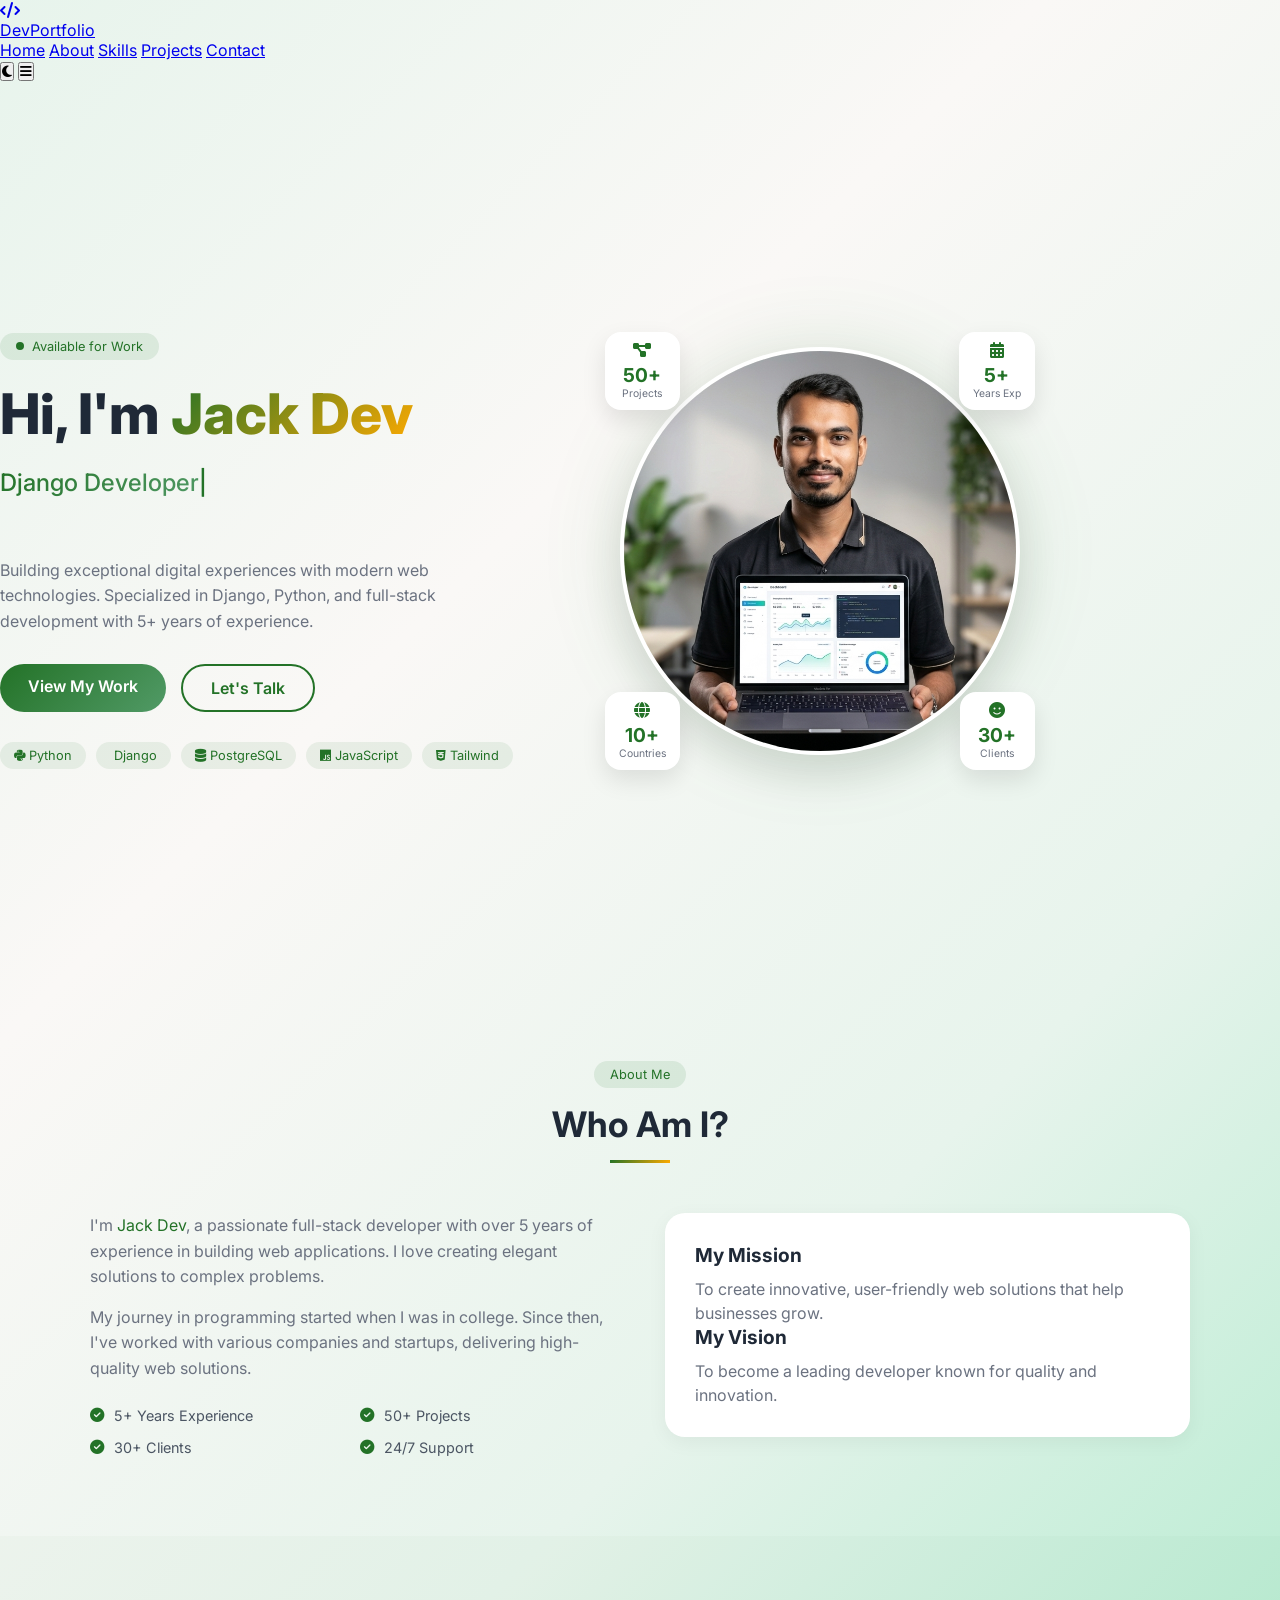
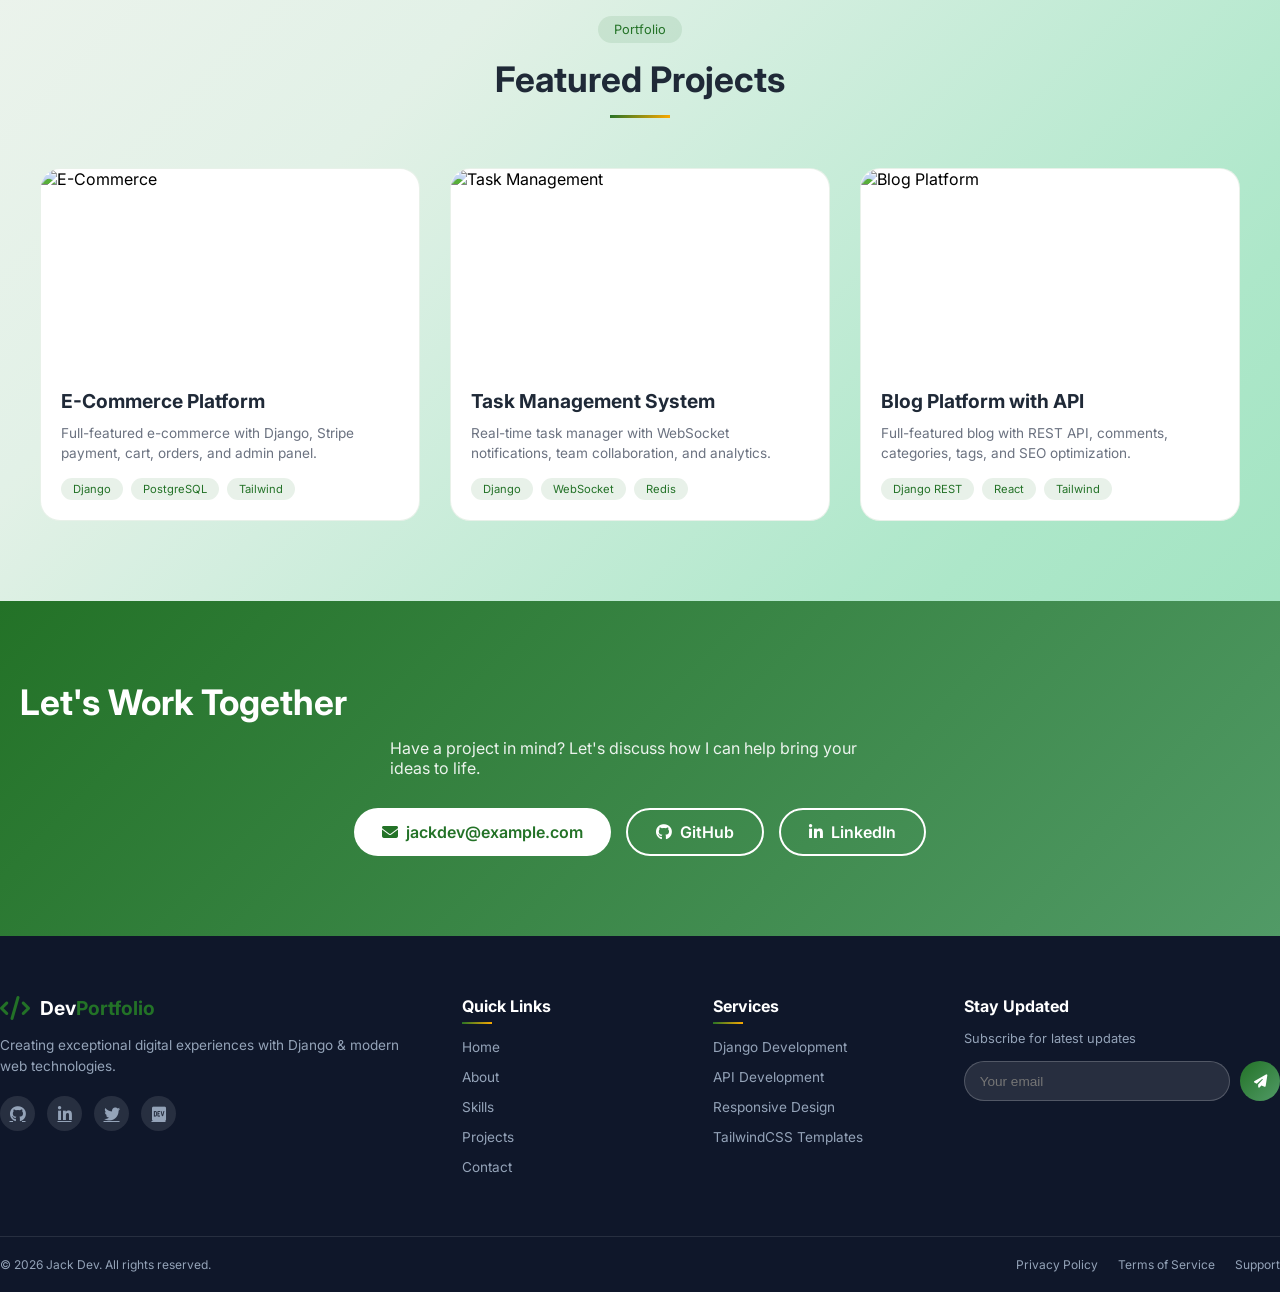
==== commit 70074269: "mobile menu change for all page" ====
--- a/index.html
+++ b/index.html
@@ -73,11 +73,11 @@
     <div id="mobileMenu" class="mobile-menu">
         <button id="closeMenuBtn" class="close-btn"><i class="fas fa-times"></i></button>
         <div class="mobile-nav-links">
-            <a href="index.html">🏠 Home</a>
-            <a href="about.html">👤 About</a>
-            <a href="skills.html">⚡ Skills</a>
-            <a href="projects.html">📁 Projects</a>
-            <a href="contacts.html">📞 Contact</a>
+            <a href="index.html">Home</a>
+            <a href="about.html">About</a>
+            <a href="skills.html">Skills</a>
+            <a href="projects.html">Projects</a>
+            <a href="contacts.html">Contact</a>
         </div>
         <div class="mobile-social-links">
             <a href="#"><i class="fab fa-github"></i></a>
--- a/css/style.css
+++ b/css/style.css
@@ -1,172 +1,337 @@
-/* Google Fonts & Base Styles */
-@import url('https://fonts.googleapis.com/css2?family=Inter:ital,wght@0,100..900;1,100..900&family=Space+Grotesk:wght@300;400;500;600;700&display=swap');
+/* Google Fonts */
+@import url('https://fonts.googleapis.com/css2?family=Inter:wght@300;400;500;600;700;800&display=swap');
 
 * {
+    margin: 0;
+    padding: 0;
+    box-sizing: border-box;
+}
+
+html,body {
     font-family: 'Inter', sans-serif;
-}
-
-/* ============================================
-   BASE & BODY STYLES
-   ============================================ */
-body {
     background: linear-gradient(135deg, #e7f4ec 0%, #faf8f6 25%, #e7f4ec 50%, #b0eacd 75%, #92e1ba 100%);
-    position: relative;
-    min-height: 100vh;
     overflow-x: hidden;
+    width: 100%;
 }
 
 .dark body {
     background: linear-gradient(135deg, #0f0f1a 0%, #1a1a2e 50%, #16213e 100%);
 }
 
-/* Decorative Lines */
-body::before,
-body::after {
-    content: '';
+/* Gradient Text */
+.gradient-text {
+    background: linear-gradient(135deg, #237227, #FFAA00);
+    -webkit-background-clip: text;
+    background-clip: text;
+    color: transparent;
+}
+
+.text-primary {
+    color: #237227;
+}
+
+.dark .text-primary {
+    color: #92e1ba;
+}
+
+/* ============================================
+   MOBILE MENU STYLES
+   ============================================ */
+.mobile-menu {
     position: fixed;
     top: 0;
-    width: 2px;
+    left: 0;
+    width: 280px;
     height: 100%;
-    background: linear-gradient(180deg, transparent, #92e1ba, #92e1ba, transparent);
-    opacity: 0.6;
-    z-index: 1;
-}
-
-body::before { left: 5%; }
-body::after { right: 5%; }
-
-.middle-line {
+    background: white;
+    z-index: 9999;
+    transform: translateX(-100%);
+    transition: transform 0.3s ease-in-out;
+    padding: 80px 0 30px;
+}
+
+.dark .mobile-menu {
+    background: #1f2937;
+}
+
+.mobile-menu.active {
+    transform: translateX(0);
+}
+
+.close-btn {
+    position: absolute;
+    top: 20px;
+    right: 20px;
+    width: 40px;
+    height: 40px;
+    border-radius: 50%;
+    background: #f3f4f6;
+    border: none;
+    cursor: pointer;
+}
+
+.dark .close-btn {
+    background: #374151;
+}
+
+.mobile-nav-links a {
+    display: block;
+    padding: 15px 24px;
+    color: #4b5563;
+    text-decoration: none;
+    border-bottom: 1px solid #e5e7eb;
+}
+
+.dark .mobile-nav-links a {
+    color: #d1d5db;
+    border-bottom-color: #374151;
+}
+
+.mobile-nav-links a:hover {
+    background: #f3f4f6;
+    color: #237227;
+}
+
+.mobile-social-links {
+    display: flex;
+    justify-content: center;
+    gap: 20px;
+    padding: 20px 24px;
+    border-top: 1px solid #e5e7eb;
+    margin-top: 30px;
+}
+
+.mobile-social-links a {
+    width: 40px;
+    height: 40px;
+    border-radius: 50%;
+    background: #f3f4f6;
+    display: flex;
+    align-items: center;
+    justify-content: center;
+    color: #4b5563;
+    text-decoration: none;
+}
+
+.mobile-social-links a:hover {
+    background: #237227;
+    color: white;
+}
+
+.menu-overlay {
     position: fixed;
-    left: 50%;
     top: 0;
-    width: 2px;
+    left: 0;
+    width: 100%;
     height: 100%;
-    background: linear-gradient(180deg, transparent, #92e1ba, #92e1ba, #92e1ba, transparent);
-    opacity: 0.4;
-    transform: translateX(-50%);
-    z-index: 1;
-    pointer-events: none;
-}
-
-/* Main Content Wrapper */
-.main-wrapper {
-    position: relative;
-    z-index: 2;
-    background: rgba(255, 255, 255, 0.85);
+    background: rgba(0, 0, 0, 0.5);
+    z-index: 9998;
+    opacity: 0;
+    visibility: hidden;
+    transition: all 0.3s ease;
+}
+
+.menu-overlay.active {
+    opacity: 1;
+    visibility: visible;
+}
+
+body.menu-open {
+    overflow: hidden;
+}
+
+/* ============================================
+   HERO SECTION
+   ============================================ */
+.hero-section {
     min-height: 100vh;
-}
-
-.dark .main-wrapper {
-    background: rgba(17, 24, 39, 0.88);
-}
-
-/* ============================================
-   CARD & COMPONENT STYLES
-   ============================================ */
-.premium-card {
-    background: rgba(255, 255, 255, 0.95);
-    border-radius: 1rem;
-    transition: all 0.4s ease;
-    border: 1px solid rgba(35, 114, 39, 0.1);
-}
-
-.premium-card:hover {
-    transform: translateY(-5px);
-    box-shadow: 0 20px 40px -12px rgba(35, 114, 39, 0.15);
-    border-color: rgba(35, 114, 39, 0.2);
-}
-
-.dark .premium-card {
-    background: rgba(31, 41, 55, 0.95);
-}
-
-/* Tech Tag */
-.tech-tag-premium {
-    padding: 0.5rem 1rem;
-    background: rgba(255, 255, 255, 0.9);
-    border-radius: 9999px;
-    font-size: 0.75rem;
+    display: flex;
+    align-items: center;
+    padding: 100px 0 60px;
+}
+
+.hero-grid {
+    display: grid;
+    grid-template-columns: 1fr 1fr;
+    gap: 50px;
+    align-items: center;
+    max-width: 1200px;
+    margin: 0 auto;
+}
+
+.available-badge {
+    display: inline-flex;
+    align-items: center;
+    gap: 8px;
+    padding: 6px 16px;
+    background: rgba(35, 114, 39, 0.1);
+    border-radius: 50px;
+    font-size: 0.8rem;
+    color: #237227;
+    margin-bottom: 20px;
+}
+
+.dark .available-badge {
+    background: rgba(35, 114, 39, 0.2);
+    color: #92e1ba;
+}
+
+.status-dot {
+    width: 8px;
+    height: 8px;
+    background: #237227;
+    border-radius: 50%;
+    animation: pulse 2s infinite;
+}
+
+@keyframes pulse {
+    0%, 100% { opacity: 1; transform: scale(1); }
+    50% { opacity: 0.5; transform: scale(1.2); }
+}
+
+.hero-title {
+    font-size: 3.5rem;
+    font-weight: 800;
+    color: #1f2937;
+    margin-bottom: 20px;
+}
+
+.dark .hero-title {
+    color: #f3f4f6;
+}
+
+.hero-title span {
+    font-size: 3.5rem;
+}
+
+.typing-wrapper {
+    font-size: 1.5rem;
     font-weight: 500;
-    border: 1px solid #92e1ba;
+    margin-bottom: 20px;
+    min-height: 70px;
+}
+
+.typing-text {
+    background: linear-gradient(135deg, #237227, #519A66);
+    -webkit-background-clip: text;
+    background-clip: text;
+    color: transparent;
+}
+
+.typing-text::after {
+    content: '|';
+    color: #237227;
+    animation: blink 1s infinite;
+}
+
+@keyframes blink {
+    0%, 100% { opacity: 1; }
+    50% { opacity: 0; }
+}
+
+.hero-description {
+    color: #6b7280;
+    line-height: 1.6;
+    margin-bottom: 30px;
+    max-width: 500px;
+}
+
+.dark .hero-description {
+    color: #9ca3af;
+}
+
+.hero-buttons {
+    display: flex;
+    gap: 15px;
+    margin-bottom: 30px;
+    flex-wrap: wrap;
+}
+
+.btn-primary {
+    padding: 12px 28px;
+    background: linear-gradient(135deg, #237227, #519A66);
+    color: white;
+    border-radius: 50px;
+    text-decoration: none;
+    font-weight: 600;
     transition: all 0.3s ease;
-    color: #237227;
-}
-
-.tech-tag-premium i { margin-right: 0.5rem; }
-
-.tech-tag-premium:hover {
-    background: #237227;
-    color: white;
+}
+
+.btn-primary:hover {
     transform: translateY(-2px);
-    border-color: #237227;
-}
-
-.dark .tech-tag-premium {
-    background: rgba(31, 41, 55, 0.9);
-    color: #92e1ba;
-    border-color: #237227;
-}
-
-.dark .tech-tag-premium:hover {
-    background: #237227;
-    color: white;
-}
-
-/* Button Styles */
-.btn-premium {
-    background: linear-gradient(135deg, #237227, #519A66);
+    box-shadow: 0 5px 15px rgba(35, 114, 39, 0.3);
+}
+
+.btn-outline {
+    padding: 12px 28px;
+    border: 2px solid #237227;
+    color: #237227;
+    border-radius: 50px;
+    text-decoration: none;
+    font-weight: 600;
     transition: all 0.3s ease;
 }
 
-.btn-premium:hover {
-    transform: translateY(-2px);
-    box-shadow: 0 10px 20px -5px rgba(35, 114, 39, 0.4);
-}
-
-.btn-outline-premium {
-    border: 2px solid #237227;
-    color: #237227;
-    transition: all 0.3s ease;
-}
-
-.btn-outline-premium:hover {
-    background: #237227;
-    color: white;
-    transform: translateY(-2px);
-}
-
-.dark .btn-outline-premium {
+.dark .btn-outline {
     border-color: #92e1ba;
     color: #92e1ba;
 }
 
-.dark .btn-outline-premium:hover {
-    background: #92e1ba;
-    color: #1a1a2e;
-}
-
-/* ============================================
-   PROFILE IMAGE & BADGES
-   ============================================ */
-.profile-container {
+.btn-outline:hover {
+    background: #237227;
+    color: white;
+}
+
+.tech-stack {
+    display: flex;
+    flex-wrap: wrap;
+    gap: 10px;
+}
+
+.tech-tag {
+    padding: 6px 14px;
+    background: rgba(35, 114, 39, 0.08);
+    border-radius: 50px;
+    font-size: 0.8rem;
+    color: #237227;
+}
+
+.dark .tech-tag {
+    background: rgba(35, 114, 39, 0.15);
+    color: #92e1ba;
+}
+
+/* Hero Image */
+.hero-image {
+    position: relative;
+}
+
+.profile-wrapper {
     position: relative;
     width: 100%;
     max-width: 400px;
     margin: 0 auto;
 }
 
-.profile-image-wrapper-no-hover {
+.profile-glow {
+    position: absolute;
+    inset: -20px;
+    background: radial-gradient(circle, rgba(35, 114, 39, 0.2), transparent);
+    border-radius: 50%;
+    filter: blur(30px);
+}
+
+.profile-image {
     position: relative;
     width: 100%;
     padding-bottom: 100%;
     border-radius: 50%;
     overflow: hidden;
     border: 4px solid white;
-    box-shadow: 0 20px 40px -10px rgba(35, 114, 39, 0.3);
-    transition: all 0.3s ease;
-}
-
-.profile-image-simple {
+    box-shadow: 0 20px 40px rgba(0, 0, 0, 0.1);
+}
+
+.profile-image img {
     position: absolute;
     top: 0;
     left: 0;
@@ -175,206 +340,630 @@
     object-fit: cover;
 }
 
+/* Stat Badges */
 .stat-badge {
     position: absolute;
-    background: rgba(255, 255, 255, 0.95);
-    border-radius: 1rem;
+    background: white;
+    border-radius: 16px;
     padding: 10px 14px;
-    box-shadow: 0 10px 25px -5px rgba(0, 0, 0, 0.15);
     text-align: center;
-    min-width: 85px;
-    backdrop-filter: blur(8px);
-    transition: transform 0.3s ease;
+    min-width: 75px;
+    box-shadow: 0 10px 25px rgba(0, 0, 0, 0.1);
     animation: float 3s ease-in-out infinite;
 }
 
-.stat-badge:hover {
-    transform: scale(1.05);
-}
-
 .dark .stat-badge {
-    background: rgba(31, 41, 55, 0.95);
-    box-shadow: 0 10px 25px -5px rgba(0, 0, 0, 0.3);
-}
-
-.stat-badge-top-right { top: -15px; right: -15px; }
-.stat-badge-top-left { top: -15px; left: -15px; animation-delay: 0.5s; }
-.stat-badge-bottom-right { bottom: -15px; right: -15px; animation-delay: 1s; }
-.stat-badge-bottom-left { bottom: -15px; left: -15px; animation-delay: 1.5s; }
+    background: #1f2937;
+}
+
+.stat-badge.top-right {
+    top: -15px;
+    right: -15px;
+}
+
+.stat-badge.top-left {
+    top: -15px;
+    left: -15px;
+    animation-delay: 0.5s;
+}
+
+.stat-badge.bottom-right {
+    bottom: -15px;
+    right: -15px;
+    animation-delay: 1s;
+}
+
+.stat-badge.bottom-left {
+    bottom: -15px;
+    left: -15px;
+    animation-delay: 1.5s;
+}
+
+.stat-badge i {
+    font-size: 1rem;
+    color: #237227;
+    display: block;
+    margin-bottom: 5px;
+}
 
 .stat-number {
-    font-size: 1.25rem;
+    font-size: 1.2rem;
     font-weight: 700;
     color: #237227;
-    line-height: 1.2;
-}
-
-.dark .stat-number { color: #92e1ba; }
+}
 
 .stat-label {
-    font-size: 0.7rem;
+    font-size: 0.65rem;
     color: #6b7280;
-    font-weight: 500;
-}
-
-.dark .stat-label { color: #9ca3af; }
-
-.stat-badge i {
-    display: block;
-    margin-bottom: 4px;
-}
-
-/* ============================================
-   ANIMATIONS
-   ============================================ */
+}
+
 @keyframes float {
     0%, 100% { transform: translateY(0px); }
     50% { transform: translateY(-8px); }
 }
 
-@keyframes blink {
-    0%, 100% { opacity: 1; }
-    50% { opacity: 0; }
-}
-
-.gradient-text {
+/* ============================================
+   ABOUT SECTION
+   ============================================ */
+.about-section {
+    padding: 80px 0;
+}
+
+.section-header {
+    text-align: center;
+    margin-bottom: 50px;
+}
+
+.section-badge {
+    display: inline-block;
+    padding: 6px 16px;
+    background: rgba(35, 114, 39, 0.1);
+    color: #237227;
+    border-radius: 50px;
+    font-size: 0.8rem;
+    margin-bottom: 15px;
+}
+
+.section-title {
+    font-size: 2.2rem;
+    font-weight: 700;
+    color: #1f2937;
+    margin-bottom: 15px;
+}
+
+.dark .section-title {
+    color: #f3f4f6;
+}
+
+.section-divider {
+    width: 60px;
+    height: 3px;
     background: linear-gradient(135deg, #237227, #FFAA00);
-    -webkit-background-clip: text;
-    background-clip: text;
-    color: transparent;
-}
-
-.typing-text {
-    display: inline-block;
-    font-weight: 500;
+    margin: 0 auto;
+}
+
+.about-grid {
+    display: grid;
+    grid-template-columns: 1fr 1fr;
+    gap: 50px;
+    max-width: 1100px;
+    margin: 0 auto;
+}
+
+.about-text p {
+    color: #6b7280;
+    line-height: 1.6;
+    margin-bottom: 15px;
+}
+
+.about-stats {
+    display: grid;
+    grid-template-columns: repeat(2, 1fr);
+    gap: 15px;
+    margin-top: 25px;
+}
+
+.about-stats div {
+    display: flex;
+    align-items: center;
+    gap: 10px;
+    color: #4b5563;
+    font-size: 0.9rem;
+}
+
+.about-stats i {
+    color: #237227;
+}
+
+.mission-card {
+    background: white;
+    padding: 30px;
+    border-radius: 20px;
+    box-shadow: 0 5px 20px rgba(0, 0, 0, 0.05);
+}
+
+.dark .mission-card {
+    background: #1f2937;
+}
+
+.mission-card h3 {
+    font-size: 1.2rem;
+    font-weight: 700;
+    color: #1f2937;
+    margin-bottom: 10px;
+}
+
+.dark .mission-card h3 {
+    color: #f3f4f6;
+}
+
+.mission-card p {
+    color: #6b7280;
+    line-height: 1.5;
+}
+
+/* ============================================
+   PROJECTS SECTION
+   ============================================ */
+.projects-section {
+    padding: 80px 0;
+    background: rgba(35, 114, 39, 0.02);
+}
+
+.projects-grid {
+    display: grid;
+    grid-template-columns: repeat(auto-fit, minmax(320px, 1fr));
+    gap: 30px;
+    max-width: 1200px;
+    margin: 0 auto;
+}
+
+.project-card {
+    background: white;
+    border-radius: 20px;
+    overflow: hidden;
+    transition: all 0.3s ease;
+    border: 1px solid rgba(35, 114, 39, 0.1);
+}
+
+.dark .project-card {
+    background: #1f2937;
+}
+
+.project-card:hover {
+    transform: translateY(-5px);
+    box-shadow: 0 15px 35px rgba(35, 114, 39, 0.1);
+}
+
+.project-image {
+    height: 200px;
+    overflow: hidden;
+}
+
+.project-image img {
+    width: 100%;
+    height: 100%;
+    object-fit: cover;
+    transition: transform 0.5s ease;
+}
+
+.project-card:hover .project-image img {
+    transform: scale(1.1);
+}
+
+.project-content {
+    padding: 20px;
+}
+
+.project-content h3 {
+    font-size: 1.2rem;
+    font-weight: 700;
+    color: #1f2937;
+    margin-bottom: 10px;
+}
+
+.dark .project-content h3 {
+    color: #f3f4f6;
+}
+
+.project-content p {
+    font-size: 0.85rem;
+    color: #6b7280;
+    margin-bottom: 15px;
+    line-height: 1.5;
+}
+
+.project-tags {
+    display: flex;
+    flex-wrap: wrap;
+    gap: 8px;
+}
+
+.project-tags span {
+    font-size: 0.7rem;
+    padding: 4px 12px;
+    background: rgba(35, 114, 39, 0.1);
+    color: #237227;
+    border-radius: 50px;
+}
+
+/* ============================================
+   CONTACT SECTION
+   ============================================ */
+.contact-section {
+    padding: 80px 20px;
     background: linear-gradient(135deg, #237227, #519A66);
-    -webkit-background-clip: text;
-    background-clip: text;
-    color: transparent;
+}
+
+.contact-title {
+    font-size: 2.2rem;
+    font-weight: 700;
+    color: white;
+    margin-bottom: 15px;
+}
+
+.contact-description {
+    color: rgba(255, 255, 255, 0.9);
+    margin-bottom: 30px;
+    max-width: 500px;
+    margin-left: auto;
+    margin-right: auto;
+}
+
+.contact-buttons {
+    display: flex;
+    flex-wrap: wrap;
+    justify-content: center;
+    gap: 15px;
+}
+
+.contact-email, .contact-github, .contact-linkedin {
+    padding: 12px 28px;
+    border-radius: 50px;
+    text-decoration: none;
+    font-weight: 600;
+    transition: all 0.3s ease;
+    display: inline-flex;
+    align-items: center;
+    gap: 8px;
+}
+
+.contact-email {
+    background: white;
+    color: #237227;
+}
+
+.contact-github, .contact-linkedin {
+    border: 2px solid white;
+    color: white;
+}
+
+.contact-email:hover, .contact-github:hover, .contact-linkedin:hover {
+    transform: translateY(-2px);
+    box-shadow: 0 5px 15px rgba(0, 0, 0, 0.2);
+}
+
+.contact-github:hover, .contact-linkedin:hover {
+    background: white;
+    color: #237227;
+}
+
+/* ============================================
+   MODERN FOOTER
+   ============================================ */
+.modern-footer {
+    background: #0f172a;
+    color: #94a3b8;
+    padding: 60px 0 20px;
+}
+
+.dark .modern-footer {
+    background: #0f0f1a;
+}
+
+.footer-grid {
+    display: grid;
+    grid-template-columns: 2fr 1fr 1fr 1.5fr;
+    gap: 40px;
+    margin-bottom: 50px;
+}
+
+.footer-logo {
+    display: flex;
+    align-items: center;
+    gap: 10px;
+    margin-bottom: 15px;
+}
+
+.footer-logo i {
+    font-size: 1.5rem;
+    color: #237227;
+}
+
+.footer-logo span {
+    font-size: 1.2rem;
+    font-weight: 700;
+    color: white;
+}
+
+.footer-logo span span {
+    color: #237227;
+}
+
+.footer-brand p {
+    font-size: 0.85rem;
+    line-height: 1.5;
+    margin-bottom: 20px;
+}
+
+.footer-social {
+    display: flex;
+    gap: 12px;
+}
+
+.footer-social a {
+    width: 35px;
+    height: 35px;
+    background: rgba(255, 255, 255, 0.1);
+    border-radius: 50%;
+    display: flex;
+    align-items: center;
+    justify-content: center;
+    color: #94a3b8;
+    transition: all 0.3s ease;
+}
+
+.footer-social a:hover {
+    background: #237227;
+    color: white;
+    transform: translateY(-2px);
+}
+
+.footer-links-group h4 {
+    color: white;
+    font-size: 1rem;
+    margin-bottom: 20px;
     position: relative;
-    min-width: 250px;
-}
-
-.typing-text::after {
-    content: '|';
-    position: relative;
-    right: -2px;
-    color: #237227;
-    animation: blink 0.8s infinite;
-    font-weight: 300;
+}
+
+.footer-links-group h4::after {
+    content: '';
+    position: absolute;
+    bottom: -8px;
+    left: 0;
+    width: 30px;
+    height: 2px;
+    background: linear-gradient(135deg, #237227, #FFAA00);
+}
+
+.footer-links-group ul {
+    list-style: none;
+}
+
+.footer-links-group li {
+    margin-bottom: 10px;
+}
+
+.footer-links-group a {
+    color: #94a3b8;
+    text-decoration: none;
+    font-size: 0.85rem;
+    transition: all 0.3s ease;
+}
+
+.footer-links-group a:hover {
+    color: #237227;
+    padding-left: 5px;
+}
+
+.footer-newsletter h4 {
+    color: white;
+    font-size: 1rem;
+    margin-bottom: 15px;
+}
+
+.footer-newsletter p {
+    font-size: 0.8rem;
+    margin-bottom: 15px;
+}
+
+.newsletter-input {
+    display: flex;
+    gap: 10px;
+}
+
+.newsletter-input input {
+    flex: 1;
+    padding: 10px 15px;
+    background: rgba(255, 255, 255, 0.1);
+    border: 1px solid rgba(255, 255, 255, 0.2);
+    border-radius: 50px;
+    color: white;
+    font-size: 0.85rem;
+}
+
+.newsletter-input input:focus {
+    outline: none;
+    border-color: #237227;
+}
+
+.newsletter-input button {
+    width: 40px;
+    height: 40px;
+    background: linear-gradient(135deg, #237227, #519A66);
+    border: none;
+    border-radius: 50%;
+    color: white;
+    cursor: pointer;
+    transition: all 0.3s ease;
+}
+
+.newsletter-input button:hover {
+    transform: scale(1.05);
+}
+
+.footer-bottom {
+    display: flex;
+    justify-content: space-between;
+    align-items: center;
+    padding-top: 20px;
+    border-top: 1px solid rgba(255, 255, 255, 0.1);
+}
+
+.footer-bottom p {
+    font-size: 0.75rem;
+}
+
+.footer-bottom-links {
+    display: flex;
+    gap: 20px;
+}
+
+.footer-bottom-links a {
+    color: #94a3b8;
+    text-decoration: none;
+    font-size: 0.75rem;
+    transition: color 0.3s ease;
+}
+
+.footer-bottom-links a:hover {
+    color: #237227;
+}
+
+/* Scroll to Top */
+.scroll-top {
+    position: fixed;
+    bottom: 30px;
+    right: 30px;
+    width: 45px;
+    height: 45px;
+    background: linear-gradient(135deg, #237227, #519A66);
+    border: none;
+    border-radius: 50%;
+    color: white;
+    cursor: pointer;
+    display: none;
+    align-items: center;
+    justify-content: center;
+    transition: all 0.3s ease;
+    z-index: 1000;
+}
+
+.scroll-top.show {
+    display: flex;
+}
+
+.scroll-top:hover {
+    transform: translateY(-3px);
+    box-shadow: 0 5px 15px rgba(35, 114, 39, 0.3);
+}
+
+/* Toast Animation */
+@keyframes slideInRight {
+    from { opacity: 0; transform: translateX(50px); }
+    to { opacity: 1; transform: translateX(0); }
+}
+
+.animate-toast {
+    animation: slideInRight 0.3s ease-out;
 }
 
 /* ============================================
-   SCROLLBAR (Hidden on Mobile)
+   RESPONSIVE DESIGN
    ============================================ */
-::-webkit-scrollbar {
-    display: none;
-    width: 0;
-    height: 0;
-}
-
-html, body {
-    scrollbar-width: none;
-    -ms-overflow-style: none;
-}
-
-@media (min-width: 769px) {
-    ::-webkit-scrollbar {
-        display: block;
-        width: 8px;
-    }
-    
-    ::-webkit-scrollbar-track {
-        background: #e7f4ec;
-        border-radius: 10px;
-    }
-    
-    ::-webkit-scrollbar-thumb {
-        background: linear-gradient(135deg, #237227, #519A66);
-        border-radius: 10px;
-    }
-    
-    html {
-        scrollbar-width: thin;
-    }
-}
-
-.project-image {
-    transition: transform 0.5s ease;
-}
-
-.project-card:hover .project-image {
-    transform: scale(1.1);
-}
-
-/* ============================================
-   DARK MODE
-   ============================================ */
-.dark .text-gray-800 { color: #f3f4f6 !important; }
-.dark .text-gray-700 { color: #e5e7eb !important; }
-.dark .text-gray-600 { color: #d1d5db !important; }
-.dark .bg-white\/95 { background-color: rgba(31, 41, 55, 0.95) !important; }
-.dark .bg-white { background-color: #1f2937 !important; }
-.dark footer { background-color: #111827 !important; }
-
-/* ============================================
-   RESPONSIVE (Matches your HTML)
-   ============================================ */
+@media (max-width: 968px) {
+    .hero-grid {
+        grid-template-columns: 1fr;
+        text-align: center;
+    }
+    
+    .hero-description {
+        margin-left: auto;
+        margin-right: auto;
+    }
+    
+    .hero-buttons {
+        justify-content: center;
+    }
+    
+    .tech-stack {
+        justify-content: center;
+    }
+    
+    .about-grid {
+        grid-template-columns: 1fr;
+        text-align: center;
+    }
+    
+    .about-stats {
+        justify-content: center;
+    }
+    
+    .about-stats div {
+        justify-content: center;
+    }
+    
+    .footer-grid {
+        grid-template-columns: repeat(2, 1fr);
+        gap: 30px;
+    }
+}
+
 @media (max-width: 768px) {
-    body::before,
-    body::after,
-    .middle-line {
-        opacity: 0.2;
-    }
-    
-    .container {
-        padding-left: 1rem;
-        padding-right: 1rem;
-    }
-    
-    .profile-container {
-        max-width: 280px;
+    .hero-title, .hero-title span {
+        font-size: 2.5rem;
+    }
+    
+    .typing-wrapper {
+        font-size: 1.2rem;
+    }
+    
+    .section-title {
+        font-size: 1.8rem;
+    }
+    
+    .contact-title {
+        font-size: 1.8rem;
+    }
+    
+    .projects-grid {
+        grid-template-columns: 1fr;
+    }
+    
+    .footer-grid {
+        grid-template-columns: 1fr;
+        text-align: center;
+    }
+    
+    .footer-logo {
+        justify-content: center;
+    }
+    
+    .footer-social {
+        justify-content: center;
+    }
+    
+    .footer-links-group h4::after {
+        left: 50%;
+        transform: translateX(-50%);
+    }
+    
+    .footer-bottom {
+        flex-direction: column;
+        gap: 15px;
+        text-align: center;
     }
     
     .stat-badge {
         padding: 6px 10px;
-        min-width: 65px;
-    }
-    
-    .stat-badge-top-right { top: -10px; right: -10px; }
-    .stat-badge-top-left { top: -10px; left: -10px; }
-    .stat-badge-bottom-right { bottom: -10px; right: -10px; }
-    .stat-badge-bottom-left { bottom: -10px; left: -10px; }
-    
-    .stat-number { font-size: 1rem; }
-    .stat-label { font-size: 0.6rem; }
-    .stat-badge i { font-size: 0.75rem; }
-    
-    .gradient-text { font-size: 2rem; }
-    
-    .btn-premium, 
-    .btn-outline-premium {
-        padding: 0.6rem 1.25rem;
-        font-size: 0.875rem;
-    }
-}
-
-@media (max-width: 480px) {
-    .profile-container {
-        max-width: 240px;
-    }
-    
-    .stat-badge {
-        padding: 4px 8px;
-        min-width: 55px;
-    }
-    
-    .stat-number { font-size: 0.875rem; }
-    .stat-label { font-size: 0.5rem; }
-    .stat-badge i { font-size: 0.65rem; }
-    
-    .typing-text {
-        min-width: 180px;
-        font-size: 1.25rem;
+        min-width: 60px;
+    }
+    
+    .stat-number {
+        font-size: 1rem;
+    }
+    
+    .stat-label {
+        font-size: 0.55rem;
     }
 }
